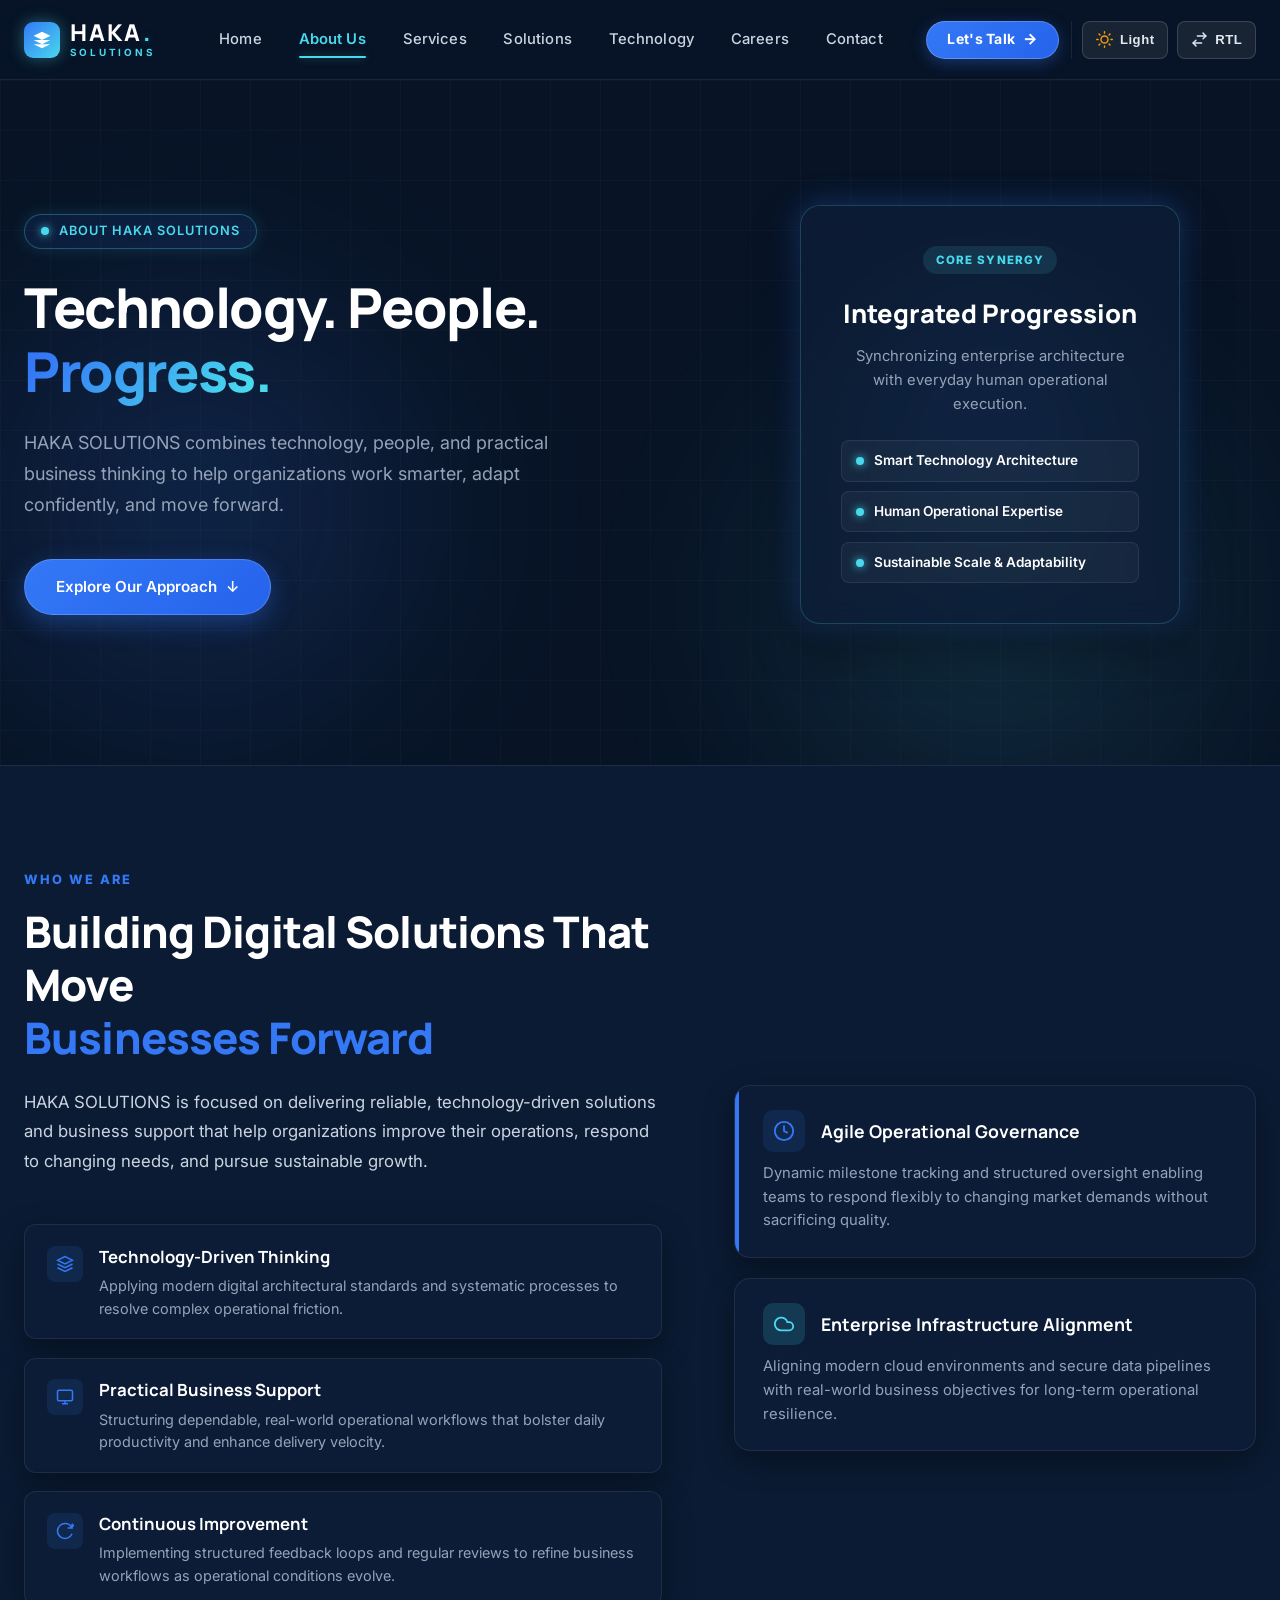
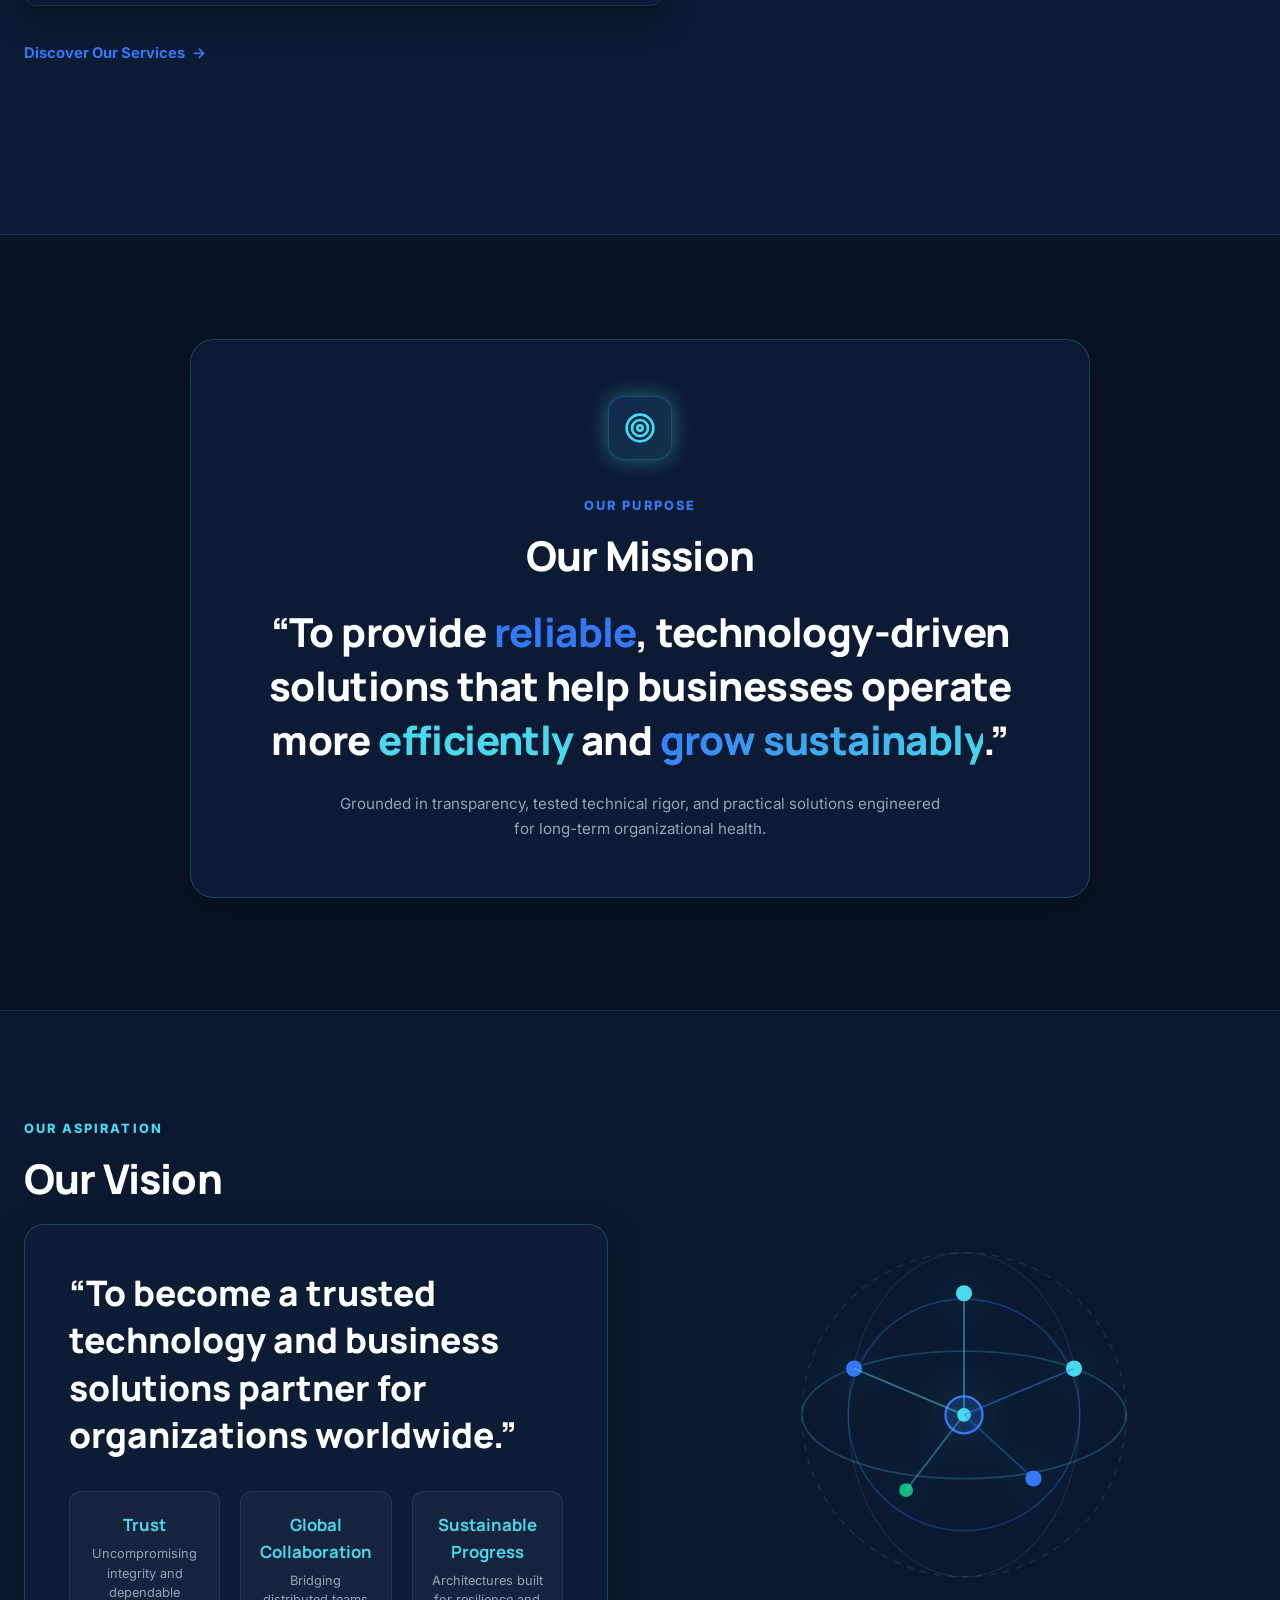
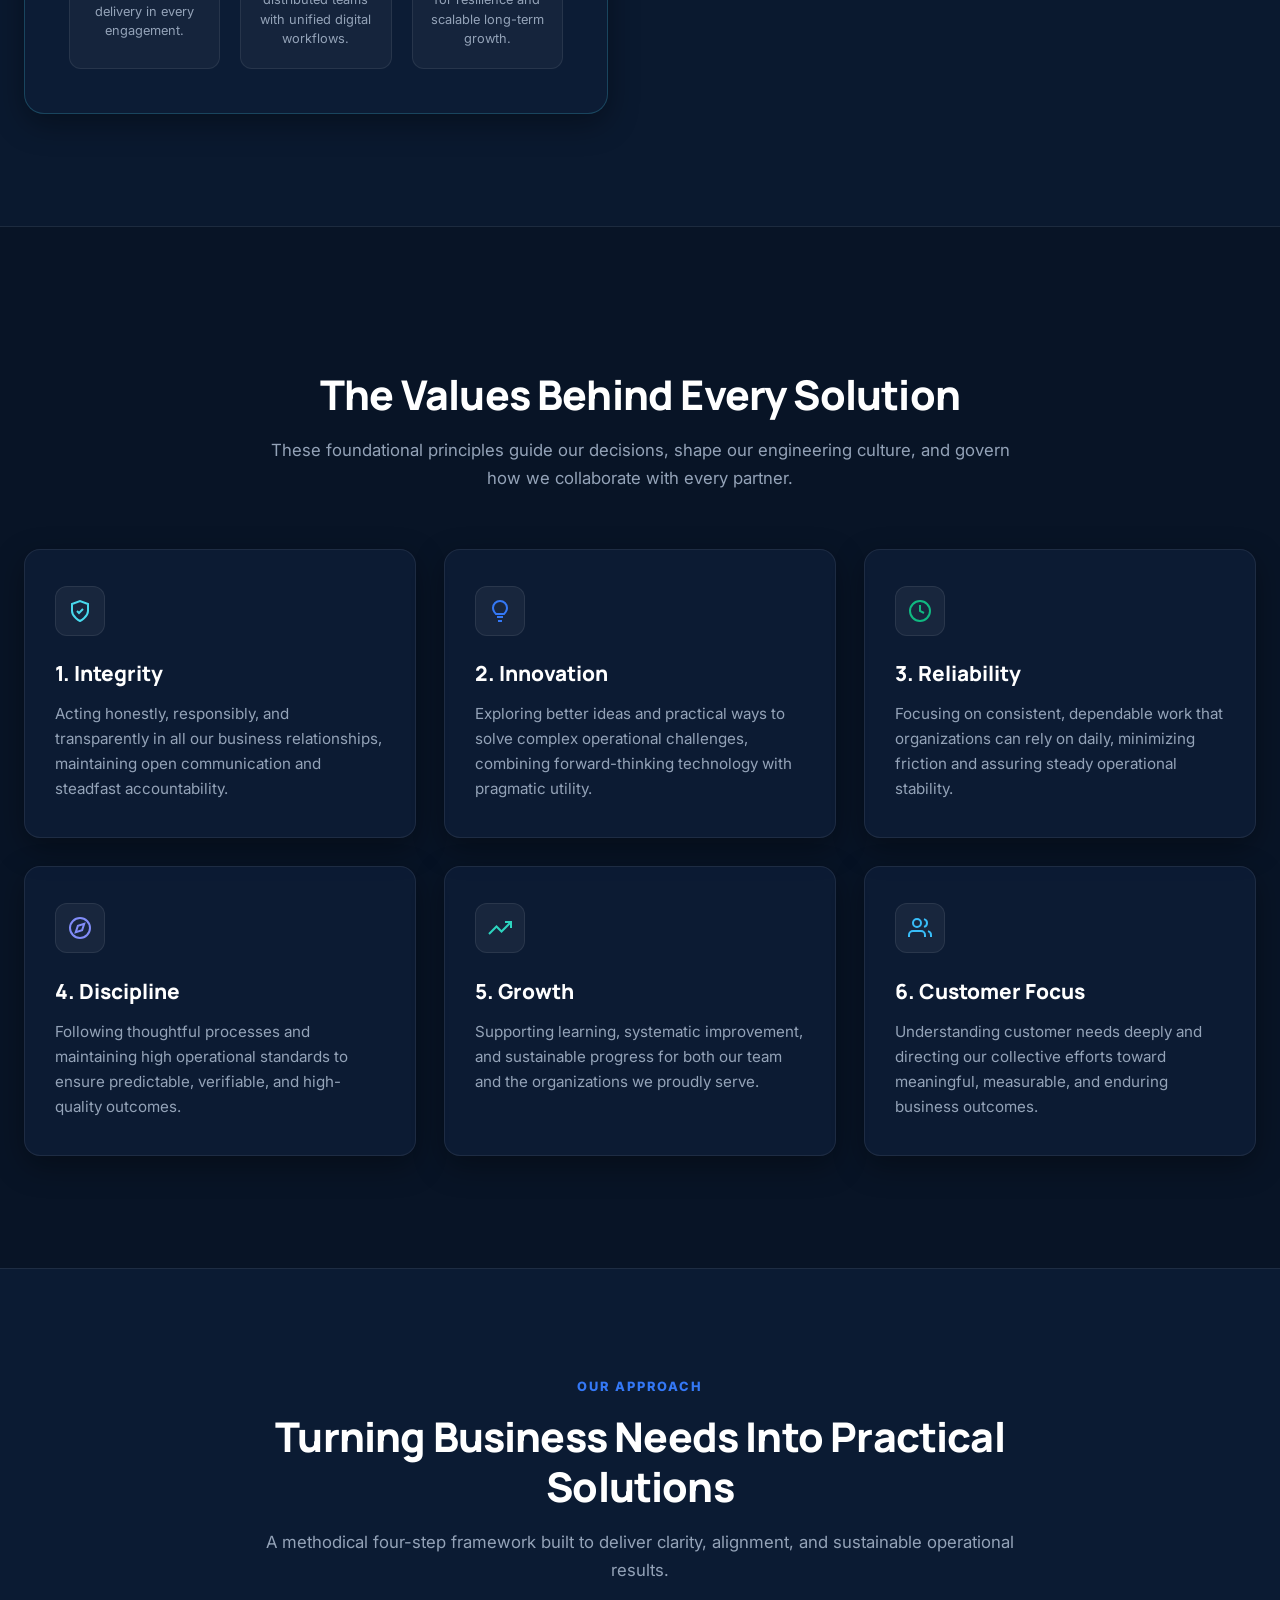
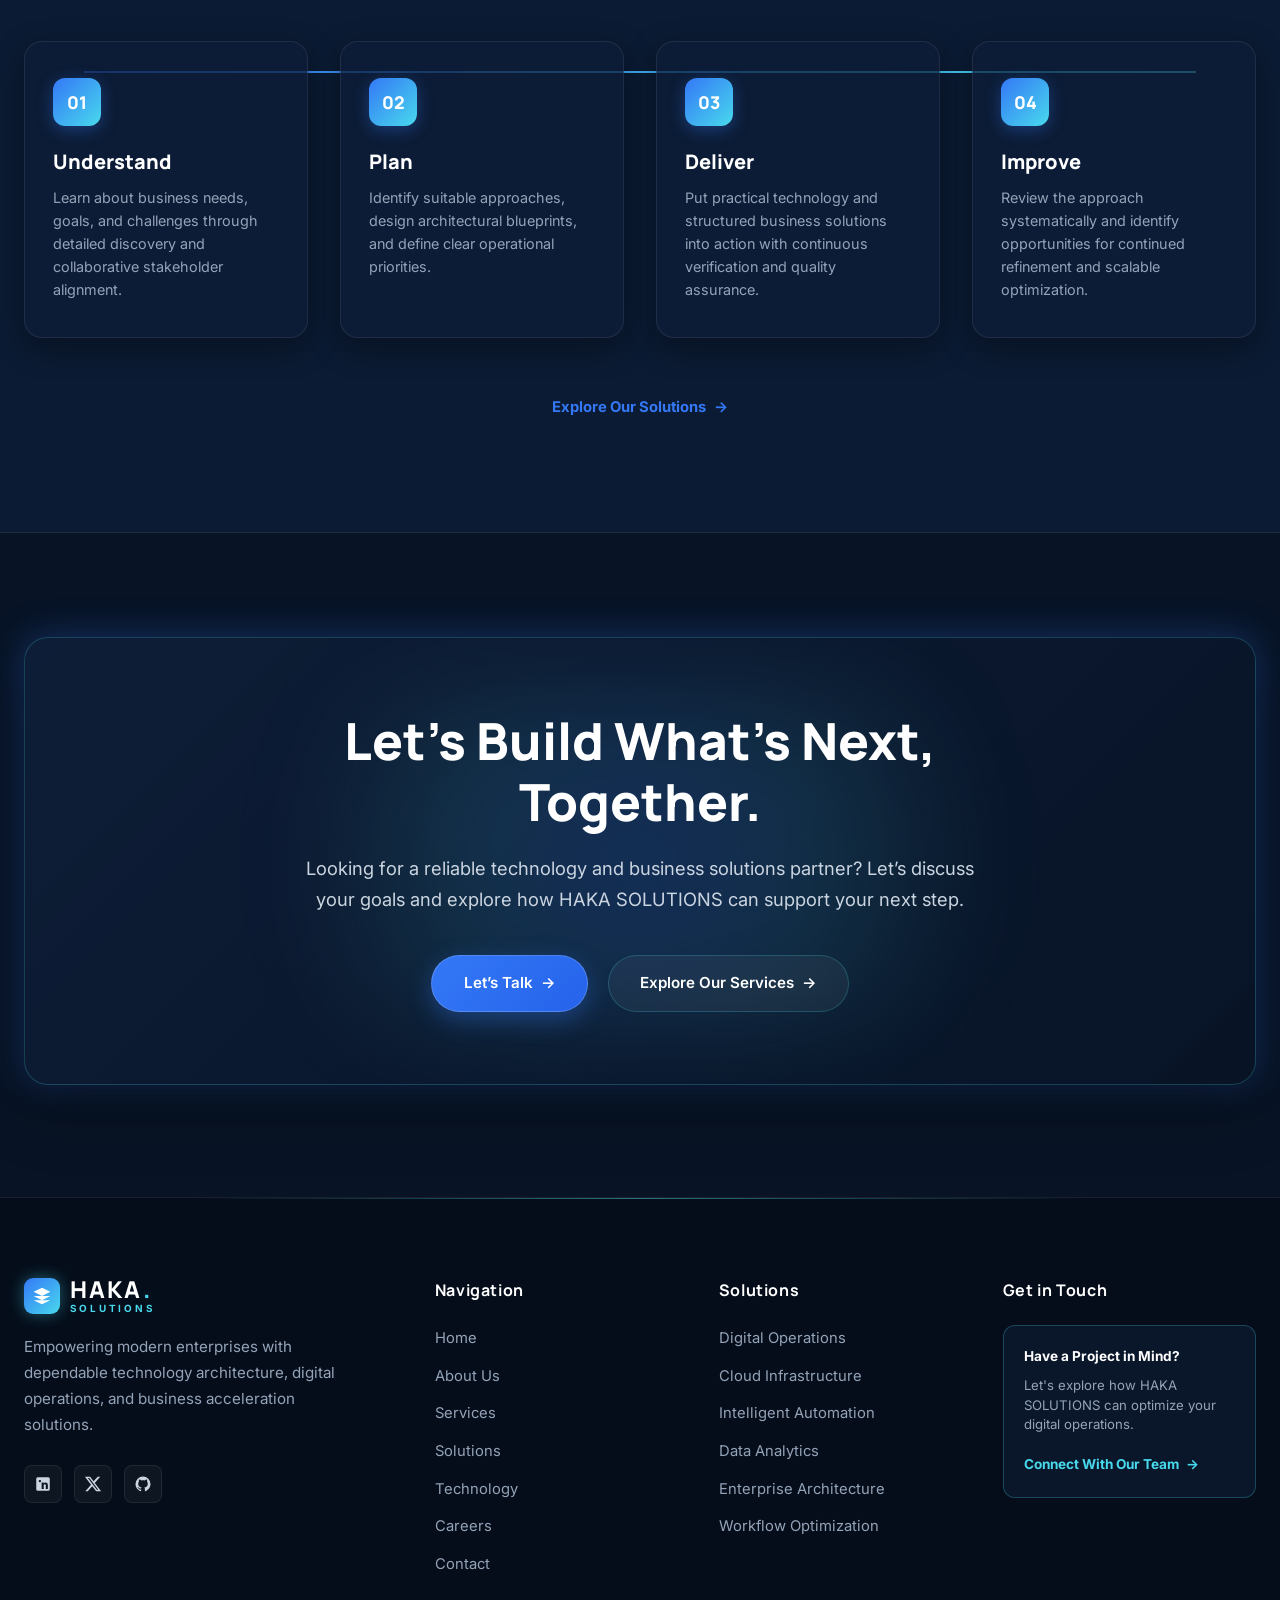
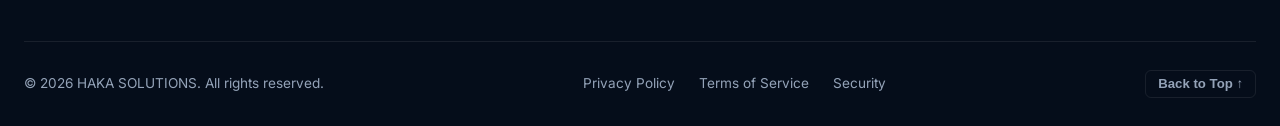
==== about.html @ b7131d04 "first commit" ====
<!DOCTYPE html>
<html lang="en" dir="ltr" data-theme="dark">
<head>
  <meta charset="UTF-8">
  <meta name="viewport" content="width=device-width, initial-scale=1.0">
  <title>About Us — HAKA SOLUTIONS | Technology. People. Progress.</title>
  <meta name="description" content="HAKA SOLUTIONS combines technology, people, and practical business thinking to help organizations work smarter, adapt confidently, and move forward.">

  <!-- Google Fonts: Inter & Manrope -->
  <link rel="preconnect" href="https://fonts.googleapis.com">
  <link rel="preconnect" href="https://fonts.gstatic.com" crossorigin>
  <link href="https://fonts.googleapis.com/css2?family=Inter:wght@400;500;600;700;800&family=Manrope:wght@600;700;800&display=swap" rel="stylesheet">

  <!-- Shared Primary Stylesheet -->
  <link rel="stylesheet" href="css/style.css">
</head>
<body>

  <!-- ==========================================================================
       HAKA SOLUTIONS NAVIGATION BAR COMPONENT
       ========================================================================== -->
  <header class="haka-header" id="hakaHeader">
    <div class="haka-container">

      <!-- Brand Logo -->
      <a href="index.html" class="haka-logo-link" aria-label="HAKA SOLUTIONS Homepage">
        <div class="logo-brand-mark" aria-hidden="true">
          <svg viewBox="0 0 24 24">
            <path d="M12 2L2 7l10 5 10-5-10-5zM2 17l10 5 10-5M2 12l10 5 10-5"/>
          </svg>
        </div>
        <div class="logo-text-group">
          <div class="logo-main">HAKA<span class="logo-dot">.</span></div>
          <span class="logo-subtitle">SOLUTIONS</span>
        </div>
      </a>

      <!-- Navigation Menu (About Us is Active) -->
      <nav class="haka-nav" id="primaryNav" role="navigation" aria-label="Primary Navigation">
        <ul class="haka-nav-list" role="menubar">
          <li class="haka-nav-item" role="none">
            <a href="index.html" class="haka-nav-link" role="menuitem">Home</a>
          </li>
          <li class="haka-nav-item" role="none">
            <a href="about.html" class="haka-nav-link active" role="menuitem" aria-current="page">About Us</a>
          </li>
          <li class="haka-nav-item" role="none">
            <a href="services.html" class="haka-nav-link" role="menuitem">Services</a>
          </li>
          <li class="haka-nav-item" role="none">
            <a href="solutions.html" class="haka-nav-link" role="menuitem">Solutions</a>
          </li>
          <li class="haka-nav-item" role="none">
            <a href="technology.html" class="haka-nav-link" role="menuitem">Technology</a>
          </li>
          <li class="haka-nav-item" role="none">
            <a href="careers.html" class="haka-nav-link" role="menuitem">Careers</a>
          </li>
          <li class="haka-nav-item" role="none">
            <a href="contact.html" class="haka-nav-link" role="menuitem">Contact</a>
          </li>
        </ul>

        <!-- Mobile Drawer Preferences / Controls -->
        <div class="haka-nav-mobile-controls">
          <button 
            type="button" 
            class="haka-control-btn theme-toggle-btn" 
            onclick="toggleTheme()"
            aria-label="Toggle dark and light mode"
            title="Toggle Dark / Light Theme"
          >
            <svg class="icon-sun" viewBox="0 0 24 24" fill="none" stroke="currentColor" stroke-width="2" stroke-linecap="round" stroke-linejoin="round" aria-hidden="true">
              <circle cx="12" cy="12" r="5"></circle>
              <line x1="12" y1="1" x2="12" y2="3"></line>
              <line x1="12" y1="21" x2="12" y2="23"></line>
              <line x1="4.22" y1="4.22" x2="5.64" y2="5.64"></line>
              <line x1="18.36" y1="18.36" x2="19.78" y2="19.78"></line>
              <line x1="1" y1="12" x2="3" y2="12"></line>
              <line x1="21" y1="12" x2="23" y2="12"></line>
              <line x1="4.22" y1="19.78" x2="5.64" y2="18.36"></line>
              <line x1="18.36" y1="5.64" x2="19.78" y2="4.22"></line>
            </svg>
            <svg class="icon-moon" viewBox="0 0 24 24" fill="none" stroke="currentColor" stroke-width="2" stroke-linecap="round" stroke-linejoin="round" aria-hidden="true">
              <path d="M21 12.79A9 9 0 1 1 11.21 3 7 7 0 0 0 21 12.79z"></path>
            </svg>
            <span class="themeLabel">Light</span>
          </button>

          <button 
            type="button" 
            class="haka-control-btn rtl-toggle-btn" 
            onclick="toggleRTL()"
            aria-label="Toggle text direction between LTR and RTL"
            title="Toggle RTL / LTR Direction"
          >
            <svg class="flip-rtl" viewBox="0 0 24 24" fill="none" stroke="currentColor" stroke-width="2" stroke-linecap="round" stroke-linejoin="round" aria-hidden="true">
              <polyline points="17 11 21 7 17 3"></polyline>
              <line x1="21" y1="7" x2="9" y2="7"></line>
              <polyline points="7 21 3 17 7 13"></polyline>
              <line x1="3" y1="17" x2="15" y2="17"></line>
            </svg>
            <span class="rtlLabel">RTL</span>
          </button>
        </div>

        <!-- Mobile Drawer Action Buttons -->
        <div class="haka-nav-mobile-cta">
          <a href="contact.html" class="haka-nav-btn-primary" aria-label="Contact HAKA Solutions">
            <span>Let's Talk</span>
            <span class="flip-rtl cta-arrow" aria-hidden="true">→</span>
          </a>
        </div>
      </nav>

      <!-- Right Actions: CTA Buttons & Controls -->
      <div class="haka-actions-group">
        <!-- Header CTA Buttons -->
        <div class="haka-cta-group">
          <!-- Primary CTA: Let's Talk -->
          <a href="contact.html" class="haka-nav-btn-primary" aria-label="Contact HAKA Solutions">
            <span>Let's Talk</span>
            <span class="flip-rtl cta-arrow" aria-hidden="true">→</span>
          </a>
        </div>

        <!-- Controls Group: Dark/Light Theme & RTL Toggles -->
        <div class="haka-controls-group">
          <!-- Theme Toggle -->
          <button 
            type="button" 
            class="haka-control-btn theme-toggle-btn" 
            id="themeToggleBtn"
            onclick="toggleTheme()"
            aria-label="Toggle dark and light mode"
            title="Toggle Dark / Light Theme"
          >
            <svg class="icon-sun" viewBox="0 0 24 24" fill="none" stroke="currentColor" stroke-width="2" stroke-linecap="round" stroke-linejoin="round" aria-hidden="true">
              <circle cx="12" cy="12" r="5"></circle>
              <line x1="12" y1="1" x2="12" y2="3"></line>
              <line x1="12" y1="21" x2="12" y2="23"></line>
              <line x1="4.22" y1="4.22" x2="5.64" y2="5.64"></line>
              <line x1="18.36" y1="18.36" x2="19.78" y2="19.78"></line>
              <line x1="1" y1="12" x2="3" y2="12"></line>
              <line x1="21" y1="12" x2="23" y2="12"></line>
              <line x1="4.22" y1="19.78" x2="5.64" y2="18.36"></line>
              <line x1="18.36" y1="5.64" x2="19.78" y2="4.22"></line>
            </svg>
            <svg class="icon-moon" viewBox="0 0 24 24" fill="none" stroke="currentColor" stroke-width="2" stroke-linecap="round" stroke-linejoin="round" aria-hidden="true">
              <path d="M21 12.79A9 9 0 1 1 11.21 3 7 7 0 0 0 21 12.79z"></path>
            </svg>
            <span class="themeLabel" id="themeLabel">Light</span>
          </button>

          <!-- RTL Direction Toggle -->
          <button 
            type="button" 
            class="haka-control-btn rtl-toggle-btn" 
            id="rtlToggleBtn"
            onclick="toggleRTL()"
            aria-label="Toggle text direction between LTR and RTL"
            title="Toggle RTL / LTR Direction"
          >
            <svg class="flip-rtl" viewBox="0 0 24 24" fill="none" stroke="currentColor" stroke-width="2" stroke-linecap="round" stroke-linejoin="round" aria-hidden="true">
              <polyline points="17 11 21 7 17 3"></polyline>
              <line x1="21" y1="7" x2="9" y2="7"></line>
              <polyline points="7 21 3 17 7 13"></polyline>
              <line x1="3" y1="17" x2="15" y2="17"></line>
            </svg>
            <span class="rtlLabel" id="rtlLabel">RTL</span>
          </button>
        </div>

        <!-- Accessible Hamburger Toggle Button (Tablets / Mobile) -->
        <button 
          type="button" 
          class="haka-hamburger-btn" 
          id="hamburgerBtn" 
          aria-expanded="false" 
          aria-controls="primaryNav" 
          aria-label="Toggle navigation menu"
        >
          <span class="hamburger-line"></span>
          <span class="hamburger-line"></span>
          <span class="hamburger-line"></span>
        </button>
      </div>

    </div>
  </header>

  <!-- Mobile Overlay Backdrop -->
  <div class="haka-mobile-backdrop" id="mobileBackdrop" aria-hidden="true"></div>

  <!-- ==========================================================================
       MAIN CONTENT CONTAINER: EXACTLY 7 ABOUT US SECTIONS
       ========================================================================== -->
  <main>

    <!-- ==========================================================================
         SECTION 1: HERO — TECHNOLOGY. PEOPLE. PROGRESS.
         ========================================================================== -->
    <section class="about-hero-section" id="about-hero" aria-label="About HAKA SOLUTIONS Hero">
      <div class="hero-bg-glow-blue" aria-hidden="true"></div>
      <div class="hero-bg-glow-cyan" aria-hidden="true"></div>
      <div class="hero-grid-overlay" aria-hidden="true"></div>

      <div class="container hero-container">
        
        <!-- Left: Copy & Exploration CTA -->
        <div class="hero-content">
          <div class="hero-pill-badge reveal-item">
            <span class="pulse-dot"></span>
            ABOUT HAKA SOLUTIONS
          </div>

          <h1 class="hero-headline reveal-item delay-1">
            Technology. People. <br class="desktop-break">
            <span class="gradient-text">Progress.</span>
          </h1>

          <p class="hero-supporting-text reveal-item delay-2">
            HAKA SOLUTIONS combines technology, people, and practical business thinking to help organizations work smarter, adapt confidently, and move forward.
          </p>

          <div class="hero-cta-group reveal-item delay-3">
            <a href="#vision" class="btn-primary-gradient">
              Explore Our Approach
              <span class="btn-arrow flip-rtl" aria-hidden="true">↓</span>
            </a>
          </div>
        </div>

        <!-- Right: Technology-Inspired Visual Composition -->
        <div class="about-hero-visual reveal-item delay-2" aria-hidden="true">
          <div class="visual-ambient-circle"></div>

          <div class="about-visual-hub">
            <span class="hub-badge">Core Synergy</span>
            <h3 class="hub-title">Integrated Progression</h3>
            <p class="hub-desc">
              Synchronizing enterprise architecture with everyday human operational execution.
            </p>

            <div class="hub-pillars">
              <div class="hub-pillar-item">
                <span class="hub-pillar-dot"></span>
                <span>Smart Technology Architecture</span>
              </div>
              <div class="hub-pillar-item">
                <span class="hub-pillar-dot"></span>
                <span>Human Operational Expertise</span>
              </div>
              <div class="hub-pillar-item">
                <span class="hub-pillar-dot"></span>
                <span>Sustainable Scale & Adaptability</span>
              </div>
            </div>
          </div>
        </div>

      </div>
    </section>

    <!-- ==========================================================================
         SECTION 2: WHO WE ARE
         ========================================================================== -->
    <section class="intro-section about-who-section" id="who-we-are" aria-label="Who We Are">
      <div class="container">
        <div class="intro-grid">
          
          <!-- Left: Editorial Content & 3 Capability Highlights -->
          <div class="intro-content">
            <span class="section-eyebrow reveal-item">WHO WE ARE</span>
            
            <h2 class="intro-headline reveal-item delay-1">
              Building Digital Solutions That Move <br>
              <span class="highlight-blue">Businesses Forward</span>
            </h2>

            <p class="intro-desc reveal-item delay-2">
              HAKA SOLUTIONS is focused on delivering reliable, technology-driven solutions and business support that help organizations improve their operations, respond to changing needs, and pursue sustainable growth.
            </p>

            <!-- 3 Short Capability Highlights -->
            <div class="who-capabilities-list reveal-item delay-2">
              
              <div class="who-cap-card">
                <div class="who-cap-icon">
                  <svg viewBox="0 0 24 24" fill="none" stroke="currentColor" stroke-width="2">
                    <polygon points="12 2 2 7 12 12 22 7 12 2"/>
                    <polyline points="2 17 12 22 22 17"/>
                    <polyline points="2 12 12 17 22 12"/>
                  </svg>
                </div>
                <div>
                  <h3 class="who-cap-title">Technology-Driven Thinking</h3>
                  <p class="who-cap-desc">Applying modern digital architectural standards and systematic processes to resolve complex operational friction.</p>
                </div>
              </div>

              <div class="who-cap-card">
                <div class="who-cap-icon">
                  <svg viewBox="0 0 24 24" fill="none" stroke="currentColor" stroke-width="2">
                    <rect x="2" y="3" width="20" height="14" rx="2" ry="2"/>
                    <line x1="8" y1="21" x2="16" y2="21"/>
                    <line x1="12" y1="17" x2="12" y2="21"/>
                  </svg>
                </div>
                <div>
                  <h3 class="who-cap-title">Practical Business Support</h3>
                  <p class="who-cap-desc">Structuring dependable, real-world operational workflows that bolster daily productivity and enhance delivery velocity.</p>
                </div>
              </div>

              <div class="who-cap-card">
                <div class="who-cap-icon">
                  <svg viewBox="0 0 24 24" fill="none" stroke="currentColor" stroke-width="2">
                    <path d="M21.5 2v6h-6M21.34 15.57a10 10 0 1 1-.57-8.38l5.67-5.67"/>
                  </svg>
                </div>
                <div>
                  <h3 class="who-cap-title">Continuous Improvement</h3>
                  <p class="who-cap-desc">Implementing structured feedback loops and regular reviews to refine business workflows as operational conditions evolve.</p>
                </div>
              </div>

            </div>

            <a href="services.html" class="btn-text-link reveal-item delay-3">
              Discover Our Services <span class="flip-rtl" aria-hidden="true">→</span>
            </a>
          </div>

          <!-- Right: Business and Technology Illustration -->
          <div class="intro-visual-composition reveal-item delay-2" aria-hidden="true">
            <div class="intro-panel-card active-panel">
              <div class="panel-header">
                <div class="panel-icon-wrap">
                  <svg viewBox="0 0 24 24" fill="none" stroke="currentColor" stroke-width="2">
                    <circle cx="12" cy="12" r="10"/>
                    <path d="M12 6v6l4 2"/>
                  </svg>
                </div>
                <h3 class="panel-title">Agile Operational Governance</h3>
              </div>
              <p class="panel-body-text">
                Dynamic milestone tracking and structured oversight enabling teams to respond flexibly to changing market demands without sacrificing quality.
              </p>
            </div>

            <div class="intro-panel-card">
              <div class="panel-header">
                <div class="panel-icon-wrap cyan-variant">
                  <svg viewBox="0 0 24 24" fill="none" stroke="currentColor" stroke-width="2">
                    <path d="M17.5 19H9a7 7 0 1 1 6.71-9h1.79a4.5 4.5 0 1 1 0 9Z"/>
                  </svg>
                </div>
                <h3 class="panel-title">Enterprise Infrastructure Alignment</h3>
              </div>
              <p class="panel-body-text">
                Aligning modern cloud environments and secure data pipelines with real-world business objectives for long-term operational resilience.
              </p>
            </div>
          </div>

        </div>
      </div>
    </section>

    <!-- ==========================================================================
         SECTION 3: OUR MISSION
         ========================================================================== -->
    <section class="about-mission-section" id="mission" aria-label="Our Mission">
      <div class="container">
        
        <div class="mission-statement-card reveal-item">
          <!-- Forward Motion Target Icon -->
          <div class="mission-target-icon" aria-hidden="true">
            <svg viewBox="0 0 24 24" fill="none" stroke="currentColor" stroke-width="2">
              <circle cx="12" cy="12" r="10"></circle>
              <circle cx="12" cy="12" r="6"></circle>
              <circle cx="12" cy="12" r="2"></circle>
            </svg>
          </div>

          <span class="section-eyebrow reveal-item delay-1">OUR PURPOSE</span>
          <h2 class="section-title reveal-item delay-1" style="margin-bottom: 1.5rem;">Our Mission</h2>

          <!-- Centered Mission Statement with Colored Highlights -->
          <blockquote class="mission-quote reveal-item delay-2">
            “To provide <span class="mission-accent-blue">reliable</span>, technology-driven solutions that help businesses operate more <span class="mission-accent-cyan">efficiently</span> and <span class="mission-accent-gradient">grow sustainably</span>.”
          </blockquote>

          <p class="mission-footnote reveal-item delay-3">
            Grounded in transparency, tested technical rigor, and practical solutions engineered for long-term organizational health.
          </p>
        </div>

      </div>
    </section>

    <!-- ==========================================================================
         SECTION 4: OUR VISION
         ========================================================================== -->
    <section class="about-vision-section" id="vision" aria-label="Our Vision">
      <div class="container">
        
        <div class="vision-grid">
          
          <!-- Left: Vision Statement & 3 Supporting Themes -->
          <div class="vision-content reveal-item delay-1">
            <span class="section-eyebrow cyan-accent">OUR ASPIRATION</span>
            <h2 class="section-title" style="margin-bottom: 1.25rem;">Our Vision</h2>

            <div class="vision-quote-box">
              <p class="vision-statement">
                “To become a trusted technology and business solutions partner for organizations worldwide.”
              </p>

              <!-- 3 Supporting Themes -->
              <div class="vision-themes-row">
                <div class="vision-theme-item">
                  <h3 class="vision-theme-title">Trust</h3>
                  <p class="vision-theme-text">Uncompromising integrity and dependable delivery in every engagement.</p>
                </div>
                <div class="vision-theme-item">
                  <h3 class="vision-theme-title">Global Collaboration</h3>
                  <p class="vision-theme-text">Bridging distributed teams with unified digital workflows.</p>
                </div>
                <div class="vision-theme-item">
                  <h3 class="vision-theme-title">Sustainable Progress</h3>
                  <p class="vision-theme-text">Architectures built for resilience and scalable long-term growth.</p>
                </div>
              </div>
            </div>
          </div>

          <!-- Right: Connected-World Global Network SVG Illustration -->
          <div class="vision-globe-container reveal-item delay-2" aria-hidden="true">
            <svg class="vision-network-svg" viewBox="0 0 380 340" fill="none">
              <!-- Concentric Horizon & Globe Grid -->
              <circle cx="190" cy="170" r="140" stroke="var(--border-subtle)" stroke-width="1.5" stroke-dasharray="6 6"/>
              <circle cx="190" cy="170" r="100" stroke="var(--color-accent-blue)" stroke-width="1.5" opacity="0.3"/>
              <ellipse cx="190" cy="170" rx="140" ry="55" stroke="var(--border-glass)" stroke-width="1.5"/>
              <ellipse cx="190" cy="170" rx="100" ry="140" stroke="var(--border-subtle)" stroke-width="1"/>
              
              <!-- Orbital Global Network Nodes -->
              <circle cx="190" cy="170" r="16" fill="rgba(52, 120, 246, 0.2)" stroke="var(--color-accent-blue)" stroke-width="2"/>
              <circle cx="190" cy="170" r="6" fill="#48D9ED"/>
              
              <!-- Connected Global Satellite Nodes -->
              <circle cx="95" cy="130" r="7" fill="#3478F6"/>
              <circle cx="285" cy="130" r="7" fill="#48D9ED"/>
              <circle cx="140" cy="235" r="6" fill="#10B981"/>
              <circle cx="250" cy="225" r="7" fill="#3478F6"/>
              <circle cx="190" cy="65" r="7" fill="#48D9ED"/>

              <!-- Connection Lines -->
              <line x1="95" y1="130" x2="190" y2="170" stroke="var(--color-accent-cyan)" stroke-width="1.5" opacity="0.5"/>
              <line x1="285" y1="130" x2="190" y2="170" stroke="var(--color-accent-blue)" stroke-width="1.5" opacity="0.5"/>
              <line x1="140" y1="235" x2="190" y2="170" stroke="var(--color-accent-cyan)" stroke-width="1.5" opacity="0.4"/>
              <line x1="250" y1="225" x2="190" y2="170" stroke="var(--color-accent-blue)" stroke-width="1.5" opacity="0.4"/>
              <line x1="190" y1="65" x2="190" y2="170" stroke="var(--color-accent-cyan)" stroke-width="1.5" opacity="0.5"/>
            </svg>
          </div>

        </div>

      </div>
    </section>

    <!-- ==========================================================================
         SECTION 5: OUR CORE VALUES
         ========================================================================== -->
    <section class="about-values-section" id="values" aria-label="Our Core Values">
      <div class="container">
        
        <div class="section-header-center">
          <span class="section-eyebrow reveal-item">WHAT GUIDES US</span>
          <h2 class="section-title reveal-item delay-1">The Values Behind Every Solution</h2>
          <p class="section-subtitle reveal-item delay-2">
            These foundational principles guide our decisions, shape our engineering culture, and govern how we collaborate with every partner.
          </p>
        </div>

        <div class="values-grid">
          
          <!-- Value 1: Integrity -->
          <div class="value-card reveal-item delay-1" style="--card-accent: #48D9ED;">
            <div class="value-icon-box">
              <svg viewBox="0 0 24 24" fill="none" stroke="currentColor" stroke-width="2">
                <path d="M12 22s8-4 8-10V5l-8-3-8 3v7c0 6 8 10 8 10z"/>
                <path d="M9 12l2 2 4-4"/>
              </svg>
            </div>
            <h3 class="value-card-title">1. Integrity</h3>
            <p class="value-card-desc">
              Acting honestly, responsibly, and transparently in all our business relationships, maintaining open communication and steadfast accountability.
            </p>
          </div>

          <!-- Value 2: Innovation -->
          <div class="value-card reveal-item delay-2" style="--card-accent: #3478F6;">
            <div class="value-icon-box">
              <svg viewBox="0 0 24 24" fill="none" stroke="currentColor" stroke-width="2">
                <path d="M9 18h6M10 22h4M12 2a7 7 0 0 0-7 7c0 2.5 1.5 4.5 3 6h8c1.5-1.5 3-3.5 3-6a7 7 0 0 0-7-7z"/>
              </svg>
            </div>
            <h3 class="value-card-title">2. Innovation</h3>
            <p class="value-card-desc">
              Exploring better ideas and practical ways to solve complex operational challenges, combining forward-thinking technology with pragmatic utility.
            </p>
          </div>

          <!-- Value 3: Reliability -->
          <div class="value-card reveal-item delay-3" style="--card-accent: #10B981;">
            <div class="value-icon-box">
              <svg viewBox="0 0 24 24" fill="none" stroke="currentColor" stroke-width="2">
                <circle cx="12" cy="12" r="10"/>
                <polyline points="12 6 12 12 16 14"/>
              </svg>
            </div>
            <h3 class="value-card-title">3. Reliability</h3>
            <p class="value-card-desc">
              Focusing on consistent, dependable work that organizations can rely on daily, minimizing friction and assuring steady operational stability.
            </p>
          </div>

          <!-- Value 4: Discipline -->
          <div class="value-card reveal-item delay-1" style="--card-accent: #818CF8;">
            <div class="value-icon-box">
              <svg viewBox="0 0 24 24" fill="none" stroke="currentColor" stroke-width="2">
                <circle cx="12" cy="12" r="10"/>
                <polygon points="16.24 7.76 14.12 14.12 7.76 16.24 9.88 9.88 16.24 7.76"/>
              </svg>
            </div>
            <h3 class="value-card-title">4. Discipline</h3>
            <p class="value-card-desc">
              Following thoughtful processes and maintaining high operational standards to ensure predictable, verifiable, and high-quality outcomes.
            </p>
          </div>

          <!-- Value 5: Growth -->
          <div class="value-card reveal-item delay-2" style="--card-accent: #2DD4BF;">
            <div class="value-icon-box">
              <svg viewBox="0 0 24 24" fill="none" stroke="currentColor" stroke-width="2">
                <polyline points="23 6 13.5 15.5 8.5 10.5 1 18"/>
                <polyline points="17 6 23 6 23 12"/>
              </svg>
            </div>
            <h3 class="value-card-title">5. Growth</h3>
            <p class="value-card-desc">
              Supporting learning, systematic improvement, and sustainable progress for both our team and the organizations we proudly serve.
            </p>
          </div>

          <!-- Value 6: Customer Focus -->
          <div class="value-card reveal-item delay-3" style="--card-accent: #38BDF8;">
            <div class="value-icon-box">
              <svg viewBox="0 0 24 24" fill="none" stroke="currentColor" stroke-width="2">
                <path d="M17 21v-2a4 4 0 0 0-4-4H5a4 4 0 0 0-4 4v2"/>
                <circle cx="9" cy="7" r="4"/>
                <path d="M23 21v-2a4 4 0 0 0-3-3.87"/>
                <path d="M16 3.13a4 4 0 0 1 0 7.75"/>
              </svg>
            </div>
            <h3 class="value-card-title">6. Customer Focus</h3>
            <p class="value-card-desc">
              Understanding customer needs deeply and directing our collective efforts toward meaningful, measurable, and enduring business outcomes.
            </p>
          </div>

        </div>

      </div>
    </section>

    <!-- ==========================================================================
         SECTION 6: HOW WE THINK AND WORK
         ========================================================================== -->
    <section class="about-approach-section" id="approach" aria-label="How We Think and Work">
      <div class="container">
        
        <div class="section-header-center">
          <span class="section-eyebrow reveal-item">OUR APPROACH</span>
          <h2 class="section-title reveal-item delay-1">Turning Business Needs Into Practical Solutions</h2>
          <p class="section-subtitle reveal-item delay-2">
            A methodical four-step framework built to deliver clarity, alignment, and sustainable operational results.
          </p>
        </div>

        <!-- 4-Step Connected Timeline -->
        <div class="approach-timeline reveal-item delay-2">
          <div class="approach-timeline-line" aria-hidden="true"></div>

          <!-- Step 1: Understand -->
          <div class="approach-step-card">
            <div class="step-badge-node">01</div>
            <h3 class="approach-step-name">Understand</h3>
            <p class="approach-step-desc">
              Learn about business needs, goals, and challenges through detailed discovery and collaborative stakeholder alignment.
            </p>
          </div>

          <!-- Step 2: Plan -->
          <div class="approach-step-card">
            <div class="step-badge-node">02</div>
            <h3 class="approach-step-name">Plan</h3>
            <p class="approach-step-desc">
              Identify suitable approaches, design architectural blueprints, and define clear operational priorities.
            </p>
          </div>

          <!-- Step 3: Deliver -->
          <div class="approach-step-card">
            <div class="step-badge-node">03</div>
            <h3 class="approach-step-name">Deliver</h3>
            <p class="approach-step-desc">
              Put practical technology and structured business solutions into action with continuous verification and quality assurance.
            </p>
          </div>

          <!-- Step 4: Improve -->
          <div class="approach-step-card">
            <div class="step-badge-node">04</div>
            <h3 class="approach-step-name">Improve</h3>
            <p class="approach-step-desc">
              Review the approach systematically and identify opportunities for continued refinement and scalable optimization.
            </p>
          </div>

        </div>

        <div style="text-align: center;" class="reveal-item delay-3">
          <a href="solutions.html" class="btn-text-link">
            Explore Our Solutions <span class="flip-rtl" aria-hidden="true">→</span>
          </a>
        </div>

      </div>
    </section>

    <!-- ==========================================================================
         SECTION 7: CLOSING CALL TO ACTION
         ========================================================================== -->
    <section class="about-cta-section" id="about-cta" aria-label="Closing Call to Action">
      <div class="container">
        
        <div class="about-cta-banner reveal-item">
          <div class="cta-glow-backdrop" aria-hidden="true"></div>

          <div class="about-cta-inner">
            <h2 class="cta-title">Let’s Build What’s Next, Together.</h2>
            <p class="cta-desc">
              Looking for a reliable technology and business solutions partner? Let’s discuss your goals and explore how HAKA SOLUTIONS can support your next step.
            </p>

            <div class="cta-buttons-wrap">
              <a href="contact.html" class="btn-primary-gradient">
                Let’s Talk <span class="flip-rtl" aria-hidden="true">→</span>
              </a>
              <a href="services.html" class="btn-secondary-outline">
                Explore Our Services <span class="flip-rtl" aria-hidden="true">→</span>
              </a>
            </div>
          </div>
        </div>

      </div>
    </section>

  </main>

  <!-- ==========================================================================
       HAKA SOLUTIONS FOOTER COMPONENT
       ========================================================================== -->
  <footer class="haka-footer" role="contentinfo">
    <div class="footer-glow-accent" aria-hidden="true"></div>
    
    <div class="container">
      <div class="footer-top-grid">

        <!-- Column 1: Brand Info & Socials -->
        <div class="footer-brand-col">
          <a href="index.html" class="haka-logo-link" aria-label="HAKA SOLUTIONS Homepage">
            <div class="logo-brand-mark" aria-hidden="true">
              <svg viewBox="0 0 24 24">
                <path d="M12 2L2 7l10 5 10-5-10-5zM2 17l10 5 10-5M2 12l10 5 10-5"/>
              </svg>
            </div>
            <div class="logo-text-group">
              <div class="logo-main">HAKA<span class="logo-dot">.</span></div>
              <span class="logo-subtitle">SOLUTIONS</span>
            </div>
          </a>

          <p class="footer-tagline">
            Empowering modern enterprises with dependable technology architecture, digital operations, and business acceleration solutions.
          </p>

          <div class="footer-social-links" aria-label="Social media channels">
            <a href="https://linkedin.com" target="_blank" rel="noopener noreferrer" class="footer-social-icon" aria-label="LinkedIn">
              <svg viewBox="0 0 24 24" fill="currentColor">
                <path d="M19 3a2 2 0 0 1 2 2v14a2 2 0 0 1-2 2H5a2 2 0 0 1-2-2V5a2 2 0 0 1 2-2h14m-.5 15.5v-5.3a3.26 3.26 0 0 0-3.26-3.26c-.85 0-1.84.52-2.28 1.3v-1.11h-2.79v8.37h2.79v-4.93c0-.77.62-1.4 1.39-1.4a1.4 1.4 0 0 1 1.4 1.4v4.93h2.75M6.46 10.9h2.8v8.37h-2.8V10.9M7.86 6.5a1.63 1.63 0 0 0-1.63 1.62c0 .9.73 1.63 1.63 1.63.9 0 1.63-.73 1.63-1.63 0-.9-.73-1.62-1.63-1.62Z"/>
              </svg>
            </a>
            <a href="https://twitter.com" target="_blank" rel="noopener noreferrer" class="footer-social-icon" aria-label="Twitter">
              <svg viewBox="0 0 24 24" fill="currentColor">
                <path d="M18.244 2.25h3.308l-7.227 8.26 8.502 11.24H16.17l-5.214-6.817L4.99 21.75H1.68l7.73-8.835L1.254 2.25H8.08l4.713 6.231zm-1.161 17.52h1.833L7.084 4.126H5.117z"/>
              </svg>
            </a>
            <a href="https://github.com" target="_blank" rel="noopener noreferrer" class="footer-social-icon" aria-label="GitHub">
              <svg viewBox="0 0 24 24" fill="currentColor">
                <path d="M12 2A10 10 0 0 0 2 12c0 4.42 2.87 8.17 6.84 9.5.5.08.66-.23.66-.5v-1.69c-2.77.6-3.36-1.34-3.36-1.34-.46-1.16-1.11-1.47-1.11-1.47-.91-.62.07-.6.07-.6 1 .07 1.53 1.03 1.53 1.03.87 1.52 2.34 1.07 2.91.83.1-.65.35-1.09.63-1.34-2.22-.25-4.55-1.11-4.55-4.92 0-1.11.38-2 1.03-2.71-.1-.25-.45-1.29.1-2.64 0 0 .84-.27 2.75 1.02.79-.22 1.65-.33 2.5-.33.85 0 1.71.11 2.5.33 1.91-1.29 2.75-1.02 2.75-1.02.55 1.35.2 2.39.1 2.64.65.71 1.03 1.6 1.03 2.71 0 3.82-2.34 4.66-4.57 4.91.36.31.69.92.69 1.85V21c0 .27.16.59.67.5C19.14 20.16 22 16.42 22 12A10 10 0 0 0 12 2Z"/>
              </svg>
            </a>
          </div>
        </div>

        <!-- Column 2: Navigation Topics -->
        <div>
          <h3 class="footer-col-title">Navigation</h3>
          <ul class="footer-links-list">
            <li><a href="index.html" class="footer-link">Home</a></li>
            <li><a href="about.html" class="footer-link">About Us</a></li>
            <li><a href="services.html" class="footer-link">Services</a></li>
            <li><a href="solutions.html" class="footer-link">Solutions</a></li>
            <li><a href="technology.html" class="footer-link">Technology</a></li>
            <li><a href="careers.html" class="footer-link">Careers</a></li>
            <li><a href="contact.html" class="footer-link">Contact</a></li>
          </ul>
        </div>

        <!-- Column 3: Solutions -->
        <div>
          <h3 class="footer-col-title">Solutions</h3>
          <ul class="footer-links-list">
            <li><a href="solutions.html" class="footer-link">Digital Operations</a></li>
            <li><a href="solutions.html" class="footer-link">Cloud Infrastructure</a></li>
            <li><a href="solutions.html" class="footer-link">Intelligent Automation</a></li>
            <li><a href="solutions.html" class="footer-link">Data Analytics</a></li>
            <li><a href="solutions.html" class="footer-link">Enterprise Architecture</a></li>
            <li><a href="solutions.html" class="footer-link">Workflow Optimization</a></li>
          </ul>
        </div>

        <!-- Column 4: Contact / Connect -->
        <div>
          <h3 class="footer-col-title">Get in Touch</h3>
          <div class="footer-contact-box">
            <h4 class="footer-contact-title">Have a Project in Mind?</h4>
            <p class="footer-contact-text">
              Let's explore how HAKA SOLUTIONS can optimize your digital operations.
            </p>
            <a href="contact.html" class="footer-contact-link">
              Connect With Our Team <span class="flip-rtl">→</span>
            </a>
          </div>
        </div>

      </div>

      <!-- Bottom Bar -->
      <div class="footer-bottom-bar">
        <div>
          © 2026 HAKA SOLUTIONS. All rights reserved.
        </div>

        <ul class="footer-legal-links">
          <li><a href="privacy.html">Privacy Policy</a></li>
          <li><a href="terms.html">Terms of Service</a></li>
          <li><a href="security.html">Security</a></li>
        </ul>

        <button type="button" class="back-to-top-btn" id="backToTopBtn" aria-label="Scroll back to top">
          Back to Top ↑
        </button>
      </div>

    </div>
  </footer>

  <!-- ==========================================================================
       VANILLA JAVASCRIPT
       ========================================================================== -->
  <script src="js/script.js"></script>

  <!-- Client Login Modal Component -->
  <div class="haka-login-modal" id="clientLoginModal" aria-hidden="true" role="dialog" aria-labelledby="loginModalTitle">
    <div class="login-modal-backdrop" id="loginModalBackdrop"></div>
    <div class="login-modal-container">
      <div class="login-modal-card">
        <button type="button" class="login-modal-close" id="loginModalCloseBtn" aria-label="Close client login modal">
          <svg viewBox="0 0 24 24" width="20" height="20" fill="none" stroke="currentColor" stroke-width="2" stroke-linecap="round" stroke-linejoin="round">
            <line x1="18" y1="6" x2="6" y2="18"></line>
            <line x1="6" y1="6" x2="18" y2="18"></line>
          </svg>
        </button>

        <div class="login-modal-header">
          <div class="login-modal-icon" aria-hidden="true">
            <svg viewBox="0 0 24 24" width="24" height="24" fill="none" stroke="currentColor" stroke-width="2" stroke-linecap="round" stroke-linejoin="round">
              <path d="M20 21v-2a4 4 0 0 0-4-4H8a4 4 0 0 0-4 4v2"></path>
              <circle cx="12" cy="7" r="4"></circle>
            </svg>
          </div>
          <h2 class="login-modal-title" id="loginModalTitle">Client Portal Login</h2>
          <p class="login-modal-subtitle">Access your enterprise dashboard, analytics, and project deliverables.</p>
        </div>

        <form class="login-modal-form" id="clientLoginForm" onsubmit="event.preventDefault(); handleLoginSubmit();">
          <div class="form-group">
            <label for="clientEmail" class="form-label">Work Email</label>
            <input type="email" id="clientEmail" class="form-input" placeholder="name@company.com" required autocomplete="username">
          </div>

          <div class="form-group">
            <div class="form-label-row">
              <label for="clientPassword" class="form-label">Password</label>
              <a href="#forgot-password" class="form-forgot-link">Forgot?</a>
            </div>
            <input type="password" id="clientPassword" class="form-input" placeholder="••••••••" required autocomplete="current-password">
          </div>

          <div class="form-options-row">
            <label class="form-checkbox-label">
              <input type="checkbox" id="rememberMe">
              <span>Remember this session</span>
            </label>
          </div>

          <button type="submit" class="btn-primary-gradient login-submit-btn">
            Sign In to Portal <span class="flip-rtl" aria-hidden="true">→</span>
          </button>

          <div class="login-modal-footer-note">
            <span>Need enterprise onboarding? <a href="contact.html">Contact Support</a></span>
          </div>
        </form>
      </div>
    </div>
  </div>
</body>
</html>
---- css/style.css ----
/* ==========================================================================
   HAKA SOLUTIONS — COMPLETE HOMEPAGE STYLESHEET
   7 Sections Corporate Technology & Digital Business Solutions
   ========================================================================== */

/* --------------------------------------------------------------------------
   1. CSS VARIABLES & THEME TOKENS (DARK & LIGHT MODE)
   -------------------------------------------------------------------------- */
:root {
  /* Fonts & Transitions */
  --font-body: 'Inter', -apple-system, BlinkMacSystemFont, sans-serif;
  --font-heading: 'Manrope', 'Inter', sans-serif;
  --transition-standard: 0.28s cubic-bezier(0.4, 0, 0.2, 1);
  --nav-height: 80px;
  --nav-height-scrolled: 70px;
  --max-width-container: 1280px;
  --blur-strength: 16px;

  /* Dark Theme Palette (Default) */
  --color-bg-primary: #081426;              /* Dark Navy */
  --color-bg-secondary: #0A192F;            /* Deeper Navy */
  --color-bg-surface: #0E1E38;              /* Surface Dark Navy */
  --color-bg-card: rgba(14, 30, 56, 0.75);  /* Glassmorphism Surface */
  --color-bg-nav: rgba(8, 20, 38, 0.92);
  --color-bg-mobile: #081426;
  --color-bg-footer: #050D1A;
  --color-bg-section-alt: #0B1B33;          /* Alternating Dark Section */
  --color-bg-light-section: #0D203D;

  /* Accent Colors */
  --color-accent-blue: #3478F6;             /* Electric Blue */
  --color-accent-blue-hover: #2563eb;
  --color-accent-cyan: #48D9ED;             /* Cyan Highlight */
  --color-accent-cyan-glow: rgba(72, 217, 237, 0.4);
  --color-accent-blue-glow: rgba(52, 120, 246, 0.35);

  /* Typography Colors */
  --color-text-heading: #FFFFFF;
  --color-text-body: #CBD5E1;
  --color-text-nav: #CBD5E1;
  --color-text-muted: #94A3B8;

  /* Borders & Shadows */
  --border-subtle: rgba(255, 255, 255, 0.08);
  --border-glass: rgba(72, 217, 237, 0.22);
  --border-scrolled: rgba(72, 217, 237, 0.2);
  --shadow-card: 0 10px 30px rgba(0, 0, 0, 0.35);

  /* Controls */
  --btn-control-bg: rgba(255, 255, 255, 0.07);
  --btn-control-border: rgba(255, 255, 255, 0.15);
  --btn-control-hover: rgba(52, 120, 246, 0.25);
  --btn-control-text: #E2E8F0;
}

/* Light Theme Overrides */
[data-theme="light"] {
  --color-bg-primary: #F8FAFC;              /* Clean Slate */
  --color-bg-secondary: #FFFFFF;
  --color-bg-surface: #FFFFFF;
  --color-bg-card: #FFFFFF;
  --color-bg-nav: rgba(255, 255, 255, 0.94);
  --color-bg-mobile: #FFFFFF;
  --color-bg-footer: #081426;              /* Anchored Navy Footer */
  --color-bg-section-alt: #F1F5F9;          /* Alternating Light Section */
  --color-bg-light-section: #E2E8F0;

  --color-accent-blue: #2563EB;
  --color-accent-blue-hover: #1D4ED8;
  --color-accent-cyan: #0284C7;
  --color-accent-cyan-glow: rgba(2, 132, 199, 0.25);
  --color-accent-blue-glow: rgba(37, 99, 235, 0.2);

  --color-text-heading: #0F172A;
  --color-text-body: #334155;
  --color-text-nav: #334155;
  --color-text-muted: #64748B;

  --border-subtle: #E2E8F0;
  --border-glass: rgba(37, 99, 235, 0.22);
  --border-scrolled: #CBD5E1;
  --shadow-card: 0 10px 25px -5px rgba(15, 23, 42, 0.06), 0 8px 10px -6px rgba(15, 23, 42, 0.04);

  --btn-control-bg: rgba(15, 23, 42, 0.06);
  --btn-control-border: #CBD5E1;
  --btn-control-hover: rgba(37, 99, 235, 0.12);
  --btn-control-text: #0F172A;
}

/* Footer always maintains prestige navy anchor in both themes */
.haka-footer {
  --color-text-heading: #FFFFFF !important;
  --color-text-nav: #CBD5E1 !important;
  --color-text-muted: #94A3B8 !important;
  --border-subtle: rgba(255, 255, 255, 0.08) !important;
  --color-accent-cyan: #48D9ED !important;
  --border-glass: rgba(72, 217, 237, 0.25) !important;
}

/* --------------------------------------------------------------------------
   2. RESET & BASE STYLES
   -------------------------------------------------------------------------- */
*, *::before, *::after {
  box-sizing: border-box;
  margin: 0;
  padding: 0;
}

html {
  scroll-behavior: smooth;
  scroll-padding-top: var(--nav-height);
  overflow-x: clip;
  width: 100%;
  max-width: 100%;
}

body {
  padding-top: var(--nav-height);
  background-color: var(--color-bg-primary);
  color: var(--color-text-body);
  font-family: var(--font-body);
  line-height: 1.6;
  -webkit-font-smoothing: antialiased;
  -moz-osx-font-smoothing: grayscale;
  overflow-x: clip;
  width: 100%;
  max-width: 100%;
  position: relative;
  transition: background-color var(--transition-standard), color var(--transition-standard);
}

body.auth-page-body {
  padding-top: 0;
}

body.nav-open {
  overflow: hidden;
}

a {
  color: inherit;
  text-decoration: none;
  transition: all var(--transition-standard);
}

img, svg {
  display: block;
  max-width: 100%;
}

.container {
  max-width: var(--max-width-container);
  margin: 0 auto;
  padding: 0 1.5rem;
  width: 100%;
}

/* Reusable Section Headers */
.section-header-center {
  text-align: center;
  max-width: 760px;
  margin: 0 auto 3.5rem;
}

.section-eyebrow {
  display: inline-flex;
  align-items: center;
  gap: 0.5rem;
  font-size: 0.8rem;
  font-weight: 800;
  letter-spacing: 0.16em;
  text-transform: uppercase;
  color: var(--color-accent-blue);
  margin-bottom: 0.9rem;
}

.section-eyebrow.cyan-accent {
  color: var(--color-accent-cyan);
}

.section-title {
  font-family: var(--font-heading);
  font-size: clamp(2rem, 3.2vw, 2.75rem);
  font-weight: 800;
  line-height: 1.22;
  color: var(--color-text-heading);
  letter-spacing: -0.02em;
  margin-bottom: 1rem;
}

.section-subtitle {
  font-size: 1.05rem;
  color: var(--color-text-muted);
  line-height: 1.7;
}

/* Buttons */
.btn-primary-gradient {
  display: inline-flex;
  align-items: center;
  justify-content: center;
  gap: 0.55rem;
  padding: 0.95rem 1.95rem;
  font-size: 0.95rem;
  font-weight: 600;
  color: #FFFFFF !important;
  background: linear-gradient(135deg, var(--color-accent-blue) 0%, #2563eb 100%);
  border: 1px solid rgba(255, 255, 255, 0.18);
  border-radius: 9999px;
  box-shadow: 0 8px 24px var(--color-accent-blue-glow);
  cursor: pointer;
  transition: all var(--transition-standard);
  white-space: nowrap;
}

.btn-primary-gradient:hover {
  background: linear-gradient(135deg, #4085ff 0%, #2968f3 100%);
  transform: translateY(-2px);
  box-shadow: 0 12px 30px rgba(52, 120, 246, 0.5), 0 0 15px var(--color-accent-cyan-glow);
}

.btn-secondary-outline {
  display: inline-flex;
  align-items: center;
  justify-content: center;
  gap: 0.55rem;
  padding: 0.95rem 1.95rem;
  font-size: 0.95rem;
  font-weight: 600;
  color: var(--color-text-heading);
  background: rgba(255, 255, 255, 0.05);
  border: 1px solid var(--border-glass);
  border-radius: 9999px;
  cursor: pointer;
  backdrop-filter: blur(8px);
  -webkit-backdrop-filter: blur(8px);
  transition: all var(--transition-standard);
  white-space: nowrap;
}

.btn-secondary-outline:hover {
  background: var(--btn-control-hover);
  border-color: var(--color-accent-cyan);
  color: var(--color-accent-cyan);
  transform: translateY(-2px);
}

/* Universal Button Alias for haka-btn */
.haka-btn {
  display: inline-flex;
  align-items: center;
  justify-content: center;
  gap: 0.55rem;
  padding: 0.95rem 1.95rem;
  font-size: 0.95rem;
  font-weight: 600;
  border-radius: 9999px;
  cursor: pointer;
  text-decoration: none;
  transition: all var(--transition-standard);
  white-space: nowrap;
}

.haka-btn.btn-primary,
.haka-btn-primary {
  color: #FFFFFF !important;
  background: linear-gradient(135deg, var(--color-accent-blue) 0%, #2563eb 100%);
  border: 1px solid rgba(255, 255, 255, 0.18);
  box-shadow: 0 8px 24px var(--color-accent-blue-glow);
}

.haka-btn.btn-primary:hover,
.haka-btn-primary:hover {
  background: linear-gradient(135deg, #4085ff 0%, #2968f3 100%);
  transform: translateY(-2px);
  box-shadow: 0 12px 30px rgba(52, 120, 246, 0.5), 0 0 15px var(--color-accent-cyan-glow);
  color: #FFFFFF !important;
}

.haka-btn.btn-secondary,
.haka-btn-secondary {
  color: var(--color-text-heading);
  background: rgba(255, 255, 255, 0.05);
  border: 1px solid var(--border-glass);
  backdrop-filter: blur(8px);
  -webkit-backdrop-filter: blur(8px);
}

[data-theme="light"] .haka-btn.btn-secondary,
[data-theme="light"] .haka-btn-secondary,
[data-theme="light"] .btn-secondary-outline {
  color: var(--color-text-heading);
  background: #FFFFFF;
  border-color: rgba(37, 99, 235, 0.25);
  box-shadow: 0 2px 8px rgba(15, 23, 42, 0.06);
}

.haka-btn.btn-secondary:hover,
.haka-btn-secondary:hover {
  background: var(--btn-control-hover);
  border-color: var(--color-accent-cyan);
  color: var(--color-accent-cyan);
  transform: translateY(-2px);
}

.btn-text-link {
  display: inline-flex;
  align-items: center;
  gap: 0.45rem;
  font-size: 0.925rem;
  font-weight: 700;
  color: var(--color-accent-blue);
  transition: all var(--transition-standard);
}

.btn-text-link:hover {
  color: var(--color-accent-cyan);
  gap: 0.7rem;
}

/* --------------------------------------------------------------------------
   3. NAVIGATION BAR COMPONENT
   -------------------------------------------------------------------------- */
.haka-header {
  position: fixed;
  top: 0;
  left: 0;
  right: 0;
  width: 100%;
  z-index: 1000;
  background-color: var(--color-bg-nav);
  backdrop-filter: blur(var(--blur-strength));
  -webkit-backdrop-filter: blur(var(--blur-strength));
  border-bottom: 1px solid var(--border-subtle);
  transition: height var(--transition-standard),
              background-color var(--transition-standard),
              border-color var(--transition-standard),
              box-shadow var(--transition-standard);
  height: var(--nav-height);
}

.haka-header.is-scrolled {
  height: var(--nav-height-scrolled);
  border-bottom-color: var(--border-scrolled);
  box-shadow: 0 10px 30px -10px rgba(0, 0, 0, 0.25);
}

.haka-header .haka-container {
  max-width: var(--max-width-container);
  margin: 0 auto;
  height: 100%;
  padding: 0 1.5rem;
  display: flex;
  align-items: center;
  justify-content: space-between;
  position: relative;
}

.haka-logo-link {
  display: inline-flex;
  align-items: center;
  gap: 0.65rem;
  text-decoration: none;
  user-select: none;
  z-index: 1010;
  flex-shrink: 0;
}

.logo-brand-mark {
  width: 36px;
  height: 36px;
  background: linear-gradient(135deg, var(--color-accent-blue) 0%, var(--color-accent-cyan) 100%);
  border-radius: 9px;
  display: flex;
  align-items: center;
  justify-content: center;
  box-shadow: 0 0 16px var(--color-accent-cyan-glow);
  transition: transform var(--transition-standard), box-shadow var(--transition-standard);
  flex-shrink: 0;
}

.haka-logo-link:hover .logo-brand-mark {
  transform: scale(1.05) rotate(2deg);
  box-shadow: 0 0 22px var(--color-accent-cyan-glow);
}

.logo-brand-mark svg {
  width: 20px;
  height: 20px;
  fill: #FFFFFF;
}

.logo-text-group {
  display: flex;
  flex-direction: column;
  line-height: 1;
}

.logo-main {
  font-family: var(--font-heading);
  font-size: 1.45rem;
  font-weight: 800;
  color: var(--color-text-heading);
  letter-spacing: 0.08em;
  display: flex;
  align-items: center;
  transition: color var(--transition-standard);
}

.logo-dot {
  color: var(--color-accent-cyan);
  text-shadow: 0 0 10px var(--color-accent-cyan-glow);
  margin-left: 1px;
}

.logo-subtitle {
  font-size: 0.62rem;
  font-weight: 700;
  color: var(--color-accent-cyan);
  letter-spacing: 0.28em;
  margin-top: 3px;
  text-transform: uppercase;
}

.haka-nav {
  display: flex;
  align-items: center;
  margin-left: clamp(2.5rem, 4vw, 4.5rem);
}

.haka-nav-list {
  display: flex;
  align-items: center;
  list-style: none;
  gap: clamp(0.35rem, 0.75vw, 0.75rem);
}

.haka-nav-link {
  position: relative;
  display: block;
  padding: 0.55rem 0.85rem;
  font-size: 0.925rem;
  font-weight: 500;
  color: var(--color-text-nav);
  letter-spacing: 0.01em;
  border-radius: 6px;
  white-space: nowrap;
  transition: color var(--transition-standard), background-color var(--transition-standard);
}

.haka-nav-link::after {
  content: '';
  position: absolute;
  left: 0.85rem;
  right: 0.85rem;
  bottom: 2px;
  height: 2px;
  background: linear-gradient(90deg, var(--color-accent-blue), var(--color-accent-cyan));
  border-radius: 2px;
  opacity: 0;
  transform: scaleX(0.4);
  transform-origin: center;
  transition: opacity var(--transition-standard), transform var(--transition-standard);
}

.haka-nav-link:hover {
  color: var(--color-text-heading);
  background-color: var(--btn-control-bg);
}

.haka-nav-link:hover::after {
  opacity: 1;
  transform: scaleX(1);
}

.haka-nav-link.active {
  color: var(--color-accent-cyan);
  font-weight: 600;
}

.haka-nav-link.active::after {
  opacity: 1;
  transform: scaleX(1);
  background: var(--color-accent-cyan);
  box-shadow: 0 0 8px var(--color-accent-cyan-glow);
}

/* Controls: Theme & RTL, CTA Buttons & Header Actions */
.haka-actions-group {
  display: flex;
  align-items: center;
  gap: 0.75rem;
  margin-left: auto;
  flex-shrink: 0;
}

.haka-cta-group {
  display: flex;
  align-items: center;
  gap: 0.65rem;
  flex-shrink: 0;
}

.haka-controls-group {
  display: flex;
  align-items: center;
  gap: 0.55rem;
  margin-left: 0;
  flex-shrink: 0;
  padding-left: 0.65rem;
  border-left: 1px solid var(--border-subtle);
}

[dir="rtl"] .haka-controls-group {
  padding-left: 0;
  padding-right: 0.65rem;
  border-left: none;
  border-right: 1px solid var(--border-subtle);
}

/* Client Login Button: Solid Primary Blue Gradient */
.haka-nav-btn-secondary {
  position: relative;
  display: inline-flex;
  align-items: center;
  justify-content: center;
  gap: 0.45rem;
  height: 38px;
  padding: 0 1.15rem;
  font-size: 0.875rem;
  font-weight: 700;
  letter-spacing: 0.02em;
  color: #FFFFFF !important;
  background: linear-gradient(135deg, var(--color-accent-blue) 0%, #2563eb 100%);
  border: 1px solid rgba(255, 255, 255, 0.22);
  border-radius: 9999px;
  text-decoration: none;
  white-space: nowrap;
  box-shadow: 0 4px 16px var(--color-accent-blue-glow);
  transition: all var(--transition-standard);
  cursor: pointer;
  user-select: none;
  overflow: hidden;
}

.haka-nav-btn-secondary::before {
  content: '';
  position: absolute;
  top: 0;
  left: -100%;
  width: 100%;
  height: 100%;
  background: linear-gradient(90deg, transparent, rgba(255, 255, 255, 0.25), transparent);
  transition: left 0.55s ease;
}

.haka-nav-btn-secondary .btn-icon-user {
  width: 15px;
  height: 15px;
  flex-shrink: 0;
  color: #FFFFFF;
  transition: transform var(--transition-standard);
}

.haka-nav-btn-secondary:hover {
  background: linear-gradient(135deg, #1d4ed8 0%, var(--color-accent-blue) 100%);
  border-color: rgba(72, 217, 237, 0.5);
  box-shadow: 0 6px 22px var(--color-accent-blue-glow), 0 0 16px var(--color-accent-cyan-glow);
  transform: translateY(-1px);
  color: #FFFFFF !important;
}

.haka-nav-btn-secondary:hover::before {
  left: 100%;
}

.haka-nav-btn-secondary:hover .btn-icon-user {
  transform: scale(1.12);
  color: #FFFFFF;
}

.haka-nav-btn-secondary:active {
  transform: translateY(0);
}

/* Primary CTA: Let's Talk Button */
.haka-nav-btn-primary {
  position: relative;
  display: inline-flex;
  align-items: center;
  justify-content: center;
  gap: 0.5rem;
  height: 38px;
  padding: 0 1.25rem;
  font-size: 0.875rem;
  font-weight: 700;
  letter-spacing: 0.02em;
  color: #FFFFFF !important;
  background: linear-gradient(135deg, var(--color-accent-blue) 0%, #2563eb 100%);
  border: 1px solid rgba(255, 255, 255, 0.22);
  border-radius: 9999px;
  text-decoration: none;
  white-space: nowrap;
  box-shadow: 0 4px 16px var(--color-accent-blue-glow);
  transition: all var(--transition-standard);
  cursor: pointer;
  user-select: none;
  overflow: hidden;
}

.haka-nav-btn-primary::before {
  content: '';
  position: absolute;
  top: 0;
  left: -100%;
  width: 100%;
  height: 100%;
  background: linear-gradient(90deg, transparent, rgba(255, 255, 255, 0.25), transparent);
  transition: left 0.55s ease;
}

.haka-nav-btn-primary:hover {
  background: linear-gradient(135deg, #1d4ed8 0%, var(--color-accent-blue) 100%);
  border-color: rgba(72, 217, 237, 0.5);
  box-shadow: 0 6px 22px var(--color-accent-blue-glow), 0 0 16px var(--color-accent-cyan-glow);
  transform: translateY(-1px);
}

.haka-nav-btn-primary:hover::before {
  left: 100%;
}

.haka-nav-btn-primary:active {
  transform: translateY(0);
}

.haka-nav-btn-primary .cta-arrow {
  display: inline-block;
  font-weight: 800;
  font-size: 0.95rem;
  transition: transform var(--transition-standard);
}

.haka-nav-btn-primary:hover .cta-arrow {
  transform: translateX(3px);
}

[dir="rtl"] .haka-nav-btn-primary .cta-arrow {
  transform: scaleX(-1);
}

[dir="rtl"] .haka-nav-btn-primary:hover .cta-arrow {
  transform: scaleX(-1) translateX(3px);
}

.haka-control-btn {
  position: relative;
  background-color: var(--btn-control-bg);
  border: 1px solid var(--btn-control-border);
  border-radius: 8px;
  color: var(--btn-control-text);
  cursor: pointer;
  display: inline-flex;
  align-items: center;
  justify-content: center;
  gap: 0.45rem;
  height: 38px;
  padding: 0 0.8rem;
  font-size: 0.82rem;
  font-weight: 700;
  letter-spacing: 0.04em;
  transition: all var(--transition-standard);
  user-select: none;
}

.haka-control-btn * {
  pointer-events: none;
}

.haka-control-btn:hover {
  background-color: var(--btn-control-hover);
  border-color: var(--color-accent-cyan);
  color: var(--color-accent-cyan);
  transform: translateY(-1px);
}

.haka-control-btn.is-active-rtl {
  background-color: rgba(72, 217, 237, 0.18);
  border-color: var(--color-accent-cyan);
  color: var(--color-accent-cyan);
  box-shadow: 0 0 10px var(--color-accent-cyan-glow);
}

.haka-control-btn svg {
  width: 17px;
  height: 17px;
  flex-shrink: 0;
}

.icon-sun {
  display: inline-block;
  color: #F59E0B;
}

.icon-moon {
  display: none;
  color: #38BDF8;
}

[data-theme="light"] .icon-sun {
  display: none;
}

[data-theme="light"] .icon-moon {
  display: inline-block;
  color: #2563EB;
}

/* Hamburger Toggle Button */
.haka-hamburger-btn {
  display: none;
  margin-left: 0.75rem;
  position: relative;
  background-color: var(--btn-control-bg);
  border: 1px solid var(--btn-control-border);
  width: 40px;
  height: 40px;
  border-radius: 9px;
  cursor: pointer;
  align-items: center;
  justify-content: center;
  flex-direction: column;
  gap: 5px;
  padding: 0;
  transition: background-color var(--transition-standard),
              border-color var(--transition-standard);
  z-index: 1010;
  flex-shrink: 0;
}

.haka-hamburger-btn:hover {
  background-color: var(--btn-control-hover);
  border-color: var(--color-accent-cyan);
}

.hamburger-line {
  display: block;
  width: 20px;
  height: 2px;
  background-color: var(--color-text-heading);
  border-radius: 2px;
  transition: transform 0.3s cubic-bezier(0.4, 0, 0.2, 1),
                  opacity 0.2s ease,
                  background-color var(--transition-standard);
}

.haka-hamburger-btn[aria-expanded="true"] .hamburger-line:nth-child(1) {
  transform: translateY(7px) rotate(45deg);
  background-color: var(--color-accent-cyan);
}

.haka-hamburger-btn[aria-expanded="true"] .hamburger-line:nth-child(2) {
  opacity: 0;
  transform: scaleX(0);
}

.haka-hamburger-btn[aria-expanded="true"] .hamburger-line:nth-child(3) {
  transform: translateY(-7px) rotate(-45deg);
  background-color: var(--color-accent-cyan);
}

.haka-mobile-backdrop {
  display: none;
}

/* Mobile Drawer CTAs & Controls - hidden on desktop */
.haka-nav-mobile-cta,
.haka-nav-mobile-controls {
  display: none;
}

/* Mobile Navbar (<= 1024px) */
@media (max-width: 1024px) {
  .haka-header {
    backdrop-filter: none !important;
    -webkit-backdrop-filter: none !important;
  }

  .haka-hamburger-btn {
    display: flex;
  }

  .haka-actions-group {
    margin-left: auto;
    gap: 0.55rem;
  }

  /* Hide Dark/RTL controls from header bar on mobile (moved inside drawer) */
  .haka-header .haka-controls-group {
    display: none !important;
  }

  /* In mobile header, keep only Primary CTA to save space (if not <= 640px) */
  .haka-cta-group .haka-nav-btn-secondary {
    display: none;
  }

  .haka-mobile-backdrop {
    display: block;
    position: fixed;
    inset: 0;
    background: rgba(4, 10, 20, 0.75);
    backdrop-filter: blur(8px);
    -webkit-backdrop-filter: blur(8px);
    opacity: 0;
    visibility: hidden;
    pointer-events: none;
    transition: opacity 0.3s ease, visibility 0.3s ease;
    z-index: 998;
  }

  .haka-mobile-backdrop.is-active {
    opacity: 1;
    visibility: visible;
    pointer-events: auto;
  }

  .haka-nav {
    position: fixed;
    top: 0;
    right: 0;
    left: auto;
    width: 100%;
    max-width: min(340px, 85vw);
    height: 100vh;
    height: 100dvh;
    background-color: var(--color-bg-mobile);
    border-left: 1px solid var(--border-scrolled);
    box-shadow: -15px 0 35px rgba(0, 0, 0, 0.65);
    padding: calc(var(--nav-height) + 1.25rem) 1.5rem 2rem;
    margin-left: 0;
    display: flex;
    flex-direction: column;
    justify-content: flex-start;
    transform: translateX(105%);
    visibility: hidden;
    pointer-events: none;
    transition: transform 0.35s cubic-bezier(0.16, 1, 0.3, 1),
                visibility 0.35s cubic-bezier(0.16, 1, 0.3, 1);
    z-index: 999;
    overflow-y: auto;
    -webkit-overflow-scrolling: touch;
  }

  .haka-nav.is-open {
    transform: translateX(0) !important;
    visibility: visible;
    pointer-events: auto;
  }

  .haka-nav-list {
    flex-direction: column;
    align-items: stretch;
    gap: 0.35rem;
    width: 100%;
  }

  .haka-nav-item {
    width: 100%;
  }

  .haka-nav-link {
    font-size: 1.05rem;
    padding: 0.85rem 1rem;
    border-radius: 8px;
    display: flex;
    align-items: center;
    justify-content: space-between;
    border: 1px solid transparent;
  }

  .haka-nav-link::after {
    display: none;
  }

  .haka-nav-link:hover {
    background-color: var(--btn-control-hover);
    color: var(--color-text-heading);
  }

  .haka-nav-link.active {
    color: var(--color-accent-cyan);
    background: linear-gradient(90deg, rgba(72, 217, 237, 0.12) 0%, rgba(52, 120, 246, 0.05) 100%);
    border-color: var(--border-glass);
  }

  .haka-nav-link.active::before {
    content: '';
    width: 6px;
    height: 6px;
    border-radius: 50%;
    background-color: var(--color-accent-cyan);
    box-shadow: 0 0 8px var(--color-accent-cyan-glow);
    order: 2;
  }

  /* Mobile Drawer Preferences / Controls */
  .haka-nav-mobile-controls {
    display: grid;
    grid-template-columns: 1fr 1fr;
    gap: 0.65rem;
    margin-top: 1.5rem;
    padding-top: 1.25rem;
    border-top: 1px solid var(--border-subtle);
    width: 100%;
  }

  .haka-nav-mobile-controls .haka-control-btn {
    width: 100%;
    height: 42px;
    font-size: 0.88rem;
    border-radius: 9px;
    gap: 0.45rem;
    padding: 0 0.75rem;
  }

  /* Mobile Drawer CTAs */
  .haka-nav-mobile-cta {
    display: flex;
    flex-direction: column;
    gap: 0.75rem;
    margin-top: 0.85rem;
    padding-top: 0;
    border-top: none;
    width: 100%;
  }

  .haka-nav-mobile-cta .haka-nav-btn-secondary,
  .haka-nav-mobile-cta .haka-nav-btn-primary {
    width: 100%;
    height: 44px;
    font-size: 0.95rem;
    border-radius: 9px;
  }
}

@media (max-width: 480px) {
  .haka-header .haka-container {
    padding: 0 1rem;
  }

  .logo-brand-mark {
    width: 32px;
    height: 32px;
  }

  .logo-brand-mark svg {
    width: 18px;
    height: 18px;
  }

  .logo-main {
    font-size: 1.15rem;
  }

  .logo-subtitle {
    font-size: 0.55rem;
  }

  .haka-control-btn {
    height: 34px;
    padding: 0 0.55rem;
    font-size: 0.78rem;
    gap: 0.35rem;
  }

  .haka-hamburger-btn {
    width: 36px;
    height: 36px;
    margin-left: 0.4rem;
  }
}

@media (max-width: 360px) {
  .haka-header .haka-container {
    padding: 0 0.65rem;
  }

  .haka-control-btn span {
    display: none;
  }

  .haka-control-btn {
    padding: 0 0.45rem;
  }
}

@media (max-width: 640px) {
  .haka-header .haka-cta-group {
    display: none;
  }
}

@media (max-width: 1240px) and (min-width: 1025px) {
  .haka-nav {
    margin-left: 1.75rem;
  }
  .haka-nav-list {
    gap: 0.25rem;
  }
  .haka-nav-link {
    padding: 0.5rem 0.65rem;
    font-size: 0.88rem;
  }
  .haka-actions-group {
    gap: 0.5rem;
    margin-left: auto;
  }
  .haka-cta-group {
    gap: 0.45rem;
  }
  .haka-nav-btn-secondary {
    padding: 0 0.8rem;
    font-size: 0.82rem;
  }
  .haka-nav-btn-primary {
    padding: 0 1rem;
    font-size: 0.84rem;
  }
}

/* --------------------------------------------------------------------------
   4. SECTION 1 — HERO: POWERING BUSINESSES
   -------------------------------------------------------------------------- */
.hero-section {
  position: relative;
  background-color: var(--color-bg-primary);
  min-height: calc(100vh - var(--nav-height));
  display: flex;
  align-items: center;
  padding: 5rem 0 6rem;
  overflow: hidden;
}

.hero-bg-glow-blue {
  position: absolute;
  top: 15%;
  left: -10%;
  width: 55vw;
  height: 55vw;
  max-width: 650px;
  max-height: 650px;
  background: radial-gradient(circle, rgba(52, 120, 246, 0.18) 0%, transparent 70%);
  filter: blur(60px);
  pointer-events: none;
  z-index: 1;
}

.hero-bg-glow-cyan {
  position: absolute;
  top: 25%;
  right: -5%;
  width: 60vw;
  height: 60vw;
  max-width: 700px;
  max-height: 700px;
  background: radial-gradient(circle, rgba(72, 217, 237, 0.14) 0%, transparent 65%);
  filter: blur(70px);
  pointer-events: none;
  z-index: 1;
}

.hero-grid-overlay {
  position: absolute;
  inset: 0;
  background-image: 
    linear-gradient(rgba(255, 255, 255, 0.02) 1px, transparent 1px),
    linear-gradient(90deg, rgba(255, 255, 255, 0.02) 1px, transparent 1px);
  background-size: 50px 50px;
  pointer-events: none;
  z-index: 1;
}

[data-theme="light"] .hero-grid-overlay {
  background-image: 
    linear-gradient(rgba(15, 23, 42, 0.03) 1px, transparent 1px),
    linear-gradient(90deg, rgba(15, 23, 42, 0.03) 1px, transparent 1px);
}

.hero-canvas {
  position: absolute;
  inset: 0;
  width: 100%;
  height: 100%;
  z-index: 2;
  pointer-events: none;
}

.hero-container {
  position: relative;
  z-index: 10;
  display: grid;
  grid-template-columns: 1.15fr 0.95fr;
  align-items: center;
  gap: 3.5rem;
}

.hero-content {
  display: flex;
  flex-direction: column;
  align-items: flex-start;
}

.hero-pill-badge {
  display: inline-flex;
  align-items: center;
  gap: 0.6rem;
  padding: 0.4rem 1rem;
  border-radius: 9999px;
  background: rgba(52, 120, 246, 0.1);
  border: 1px solid rgba(72, 217, 237, 0.3);
  color: var(--color-accent-cyan);
  font-size: 0.8rem;
  font-weight: 600;
  letter-spacing: 0.08em;
  text-transform: uppercase;
  margin-bottom: 1.6rem;
  box-shadow: 0 0 16px rgba(72, 217, 237, 0.15);
}

.hero-pill-badge .pulse-dot {
  width: 8px;
  height: 8px;
  border-radius: 50%;
  background-color: var(--color-accent-cyan);
  box-shadow: 0 0 8px var(--color-accent-cyan);
  animation: pulse-glow 2s infinite ease-in-out;
}

@keyframes pulse-glow {
  0%, 100% { opacity: 1; transform: scale(1); }
  50% { opacity: 0.4; transform: scale(0.8); }
}

.hero-headline {
  font-family: var(--font-heading);
  font-size: clamp(2.35rem, 4.3vw, 3.85rem);
  font-weight: 800;
  line-height: 1.18;
  color: var(--color-text-heading);
  letter-spacing: -0.025em;
  margin-bottom: 1.5rem;
}

.hero-headline .gradient-text {
  background: linear-gradient(135deg, var(--color-accent-blue) 15%, var(--color-accent-cyan) 85%);
  -webkit-background-clip: text;
  -webkit-text-fill-color: transparent;
  display: inline;
}

.hero-supporting-text {
  font-size: 1.125rem;
  line-height: 1.7;
  color: var(--color-text-muted);
  max-width: 580px;
  margin-bottom: 2.4rem;
}

.hero-cta-group {
  display: flex;
  align-items: center;
  flex-wrap: wrap;
  gap: 1.15rem;
}

/* Hero Visual Illustration */
.hero-visual-wrapper {
  position: relative;
  width: 100%;
  min-height: 480px;
  display: flex;
  align-items: center;
  justify-content: center;
}

.visual-ambient-circle {
  position: absolute;
  width: 380px;
  height: 380px;
  border-radius: 50%;
  background: radial-gradient(circle, rgba(52, 120, 246, 0.22) 0%, rgba(72, 217, 237, 0.05) 55%, transparent 75%);
  border: 1px dashed rgba(72, 217, 237, 0.25);
  animation: rotate-ambient 24s linear infinite;
}

@keyframes rotate-ambient {
  from { transform: rotate(0deg); }
  to { transform: rotate(360deg); }
}

.glass-dashboard-card {
  position: relative;
  width: 100%;
  max-width: 410px;
  background: var(--color-bg-card);
  border: 1px solid var(--border-glass);
  border-radius: 18px;
  padding: 1.6rem;
  box-shadow: 0 20px 50px rgba(0, 0, 0, 0.35), 0 0 30px rgba(52, 120, 246, 0.15);
  backdrop-filter: blur(14px);
  -webkit-backdrop-filter: blur(14px);
  z-index: 15;
  animation: float-main 7s ease-in-out infinite;
}

@keyframes float-main {
  0%, 100% { transform: translateY(0px); }
  50% { transform: translateY(-10px); }
}

.card-top-bar {
  display: flex;
  align-items: center;
  justify-content: space-between;
  border-bottom: 1px solid var(--border-subtle);
  padding-bottom: 0.9rem;
  margin-bottom: 1.15rem;
}

.card-status-badge {
  display: flex;
  align-items: center;
  gap: 0.45rem;
  font-size: 0.72rem;
  font-weight: 700;
  color: var(--color-accent-cyan);
  letter-spacing: 0.1em;
  text-transform: uppercase;
}

.card-status-badge .live-dot {
  width: 7px;
  height: 7px;
  border-radius: 50%;
  background: #10B981;
  box-shadow: 0 0 8px #10B981;
}

.card-meta-tag {
  font-size: 0.72rem;
  color: var(--color-text-muted);
  font-family: monospace;
}

.metric-row {
  display: flex;
  align-items: baseline;
  justify-content: space-between;
  margin-bottom: 1rem;
}

.metric-title {
  font-size: 0.85rem;
  color: var(--color-text-muted);
}

.metric-value {
  font-family: var(--font-heading);
  font-size: 1.45rem;
  font-weight: 800;
  color: var(--color-text-heading);
}

.metric-value span {
  color: var(--color-accent-cyan);
  font-size: 0.9rem;
}

.dashboard-chart {
  width: 100%;
  height: 65px;
  margin-bottom: 1rem;
  overflow: visible;
}

.dashboard-footer {
  display: flex;
  align-items: center;
  justify-content: space-between;
  padding-top: 0.8rem;
  border-top: 1px solid var(--border-subtle);
  font-size: 0.75rem;
  color: var(--color-text-muted);
}

.footer-highlight {
  color: var(--color-accent-cyan);
  font-weight: 600;
}

/* Floating Micro Cards */
.floating-card {
  position: absolute;
  background: var(--color-bg-card);
  border: 1px solid var(--border-glass);
  border-radius: 12px;
  padding: 0.85rem 1.1rem;
  display: flex;
  align-items: center;
  gap: 0.85rem;
  box-shadow: 0 12px 30px rgba(0, 0, 0, 0.25), 0 0 18px var(--color-accent-blue-glow);
  backdrop-filter: blur(10px);
  -webkit-backdrop-filter: blur(10px);
  z-index: 20;
  transition: transform var(--transition-standard), border-color var(--transition-standard);
}

.floating-card:hover {
  border-color: var(--color-accent-cyan);
  transform: scale(1.04) translateY(-3px);
}

.f-icon-box {
  width: 38px;
  height: 38px;
  border-radius: 8px;
  display: flex;
  align-items: center;
  justify-content: center;
  flex-shrink: 0;
}

.f-icon-box svg {
  width: 20px;
  height: 20px;
}

.f-card-info {
  display: flex;
  flex-direction: column;
}

.f-card-label {
  font-size: 0.82rem;
  font-weight: 700;
  color: var(--color-text-heading);
  line-height: 1.2;
}

.f-card-desc {
  font-size: 0.68rem;
  color: var(--color-accent-cyan);
  font-weight: 500;
}

.card-data-analytics {
  top: 8%;
  right: -4%;
  animation: float-card-1 6s ease-in-out infinite;
}

.card-data-analytics .f-icon-box {
  background: rgba(52, 120, 246, 0.2);
  color: var(--color-accent-blue);
}

@keyframes float-card-1 {
  0%, 100% { transform: translateY(0px) rotate(0deg); }
  50% { transform: translateY(-9px) rotate(1deg); }
}

.card-automation {
  bottom: 6%;
  left: -6%;
  animation: float-card-2 7s ease-in-out infinite 0.5s;
}

.card-automation .f-icon-box {
  background: rgba(72, 217, 237, 0.2);
  color: var(--color-accent-cyan);
}

@keyframes float-card-2 {
  0%, 100% { transform: translateY(0px) rotate(0deg); }
  50% { transform: translateY(9px) rotate(-1deg); }
}

.card-cloud {
  top: 15%;
  left: -8%;
  animation: float-card-3 6.5s ease-in-out infinite 1s;
}

.card-cloud .f-icon-box {
  background: rgba(16, 185, 129, 0.2);
  color: #10B981;
}

@keyframes float-card-3 {
  0%, 100% { transform: translateY(0px); }
  50% { transform: translateY(-7px); }
}

/* --------------------------------------------------------------------------
   5. SECTION 2 — COMPANY INTRODUCTION: WHO WE ARE
   -------------------------------------------------------------------------- */
.intro-section {
  position: relative;
  background-color: var(--color-bg-section-alt);
  padding: 6.5rem 0 6rem;
  border-top: 1px solid var(--border-subtle);
  border-bottom: 1px solid var(--border-subtle);
}

.intro-grid {
  display: grid;
  grid-template-columns: 1.1fr 0.9fr;
  gap: 4.5rem;
  align-items: center;
  margin-bottom: 4.5rem;
}

.intro-content {
  display: flex;
  flex-direction: column;
  align-items: flex-start;
}

.intro-headline {
  font-family: var(--font-heading);
  font-size: clamp(2rem, 3.4vw, 2.85rem);
  font-weight: 800;
  line-height: 1.22;
  color: var(--color-text-heading);
  letter-spacing: -0.02em;
  margin-bottom: 1.5rem;
}

.intro-headline .highlight-blue {
  color: var(--color-accent-blue);
}

.intro-desc {
  font-size: 1.05rem;
  line-height: 1.75;
  color: var(--color-text-body);
  margin-bottom: 1.25rem;
}

.intro-desc-secondary {
  font-size: 0.98rem;
  line-height: 1.7;
  color: var(--color-text-muted);
  margin-bottom: 2.25rem;
}

/* Right Side: Abstract Geometry Architecture Graphic */
.intro-visual-composition {
  display: flex;
  flex-direction: column;
  gap: 1.25rem;
}

.intro-panel-card {
  background: var(--color-bg-card);
  border: 1px solid var(--border-subtle);
  border-radius: 16px;
  padding: 1.5rem 1.75rem;
  box-shadow: var(--shadow-card);
  transition: all var(--transition-standard);
  position: relative;
  overflow: hidden;
}

.intro-panel-card::before {
  content: '';
  position: absolute;
  top: 0;
  left: 0;
  width: 4px;
  height: 100%;
  background: var(--color-accent-blue);
  opacity: 0;
  transition: opacity var(--transition-standard);
}

.intro-panel-card:hover {
  transform: translateY(-4px);
  border-color: var(--color-accent-blue);
  box-shadow: 0 16px 32px rgba(0, 0, 0, 0.15);
}

.intro-panel-card:hover::before,
.intro-panel-card.active-panel::before {
  opacity: 1;
}

.panel-header {
  display: flex;
  align-items: center;
  gap: 1rem;
  margin-bottom: 0.65rem;
}

.panel-icon-wrap {
  width: 42px;
  height: 42px;
  border-radius: 10px;
  background: rgba(52, 120, 246, 0.12);
  color: var(--color-accent-blue);
  display: flex;
  align-items: center;
  justify-content: center;
  flex-shrink: 0;
}

.panel-icon-wrap.cyan-variant {
  background: rgba(72, 217, 237, 0.15);
  color: var(--color-accent-cyan);
}

.panel-icon-wrap.emerald-variant {
  background: rgba(16, 185, 129, 0.15);
  color: #10B981;
}

.panel-icon-wrap svg {
  width: 22px;
  height: 22px;
}

.panel-title {
  font-family: var(--font-heading);
  font-size: 1.1rem;
  font-weight: 700;
  color: var(--color-text-heading);
}

.panel-body-text {
  font-size: 0.925rem;
  line-height: 1.6;
  color: var(--color-text-muted);
}

/* Configurable Statistics / Capability Highlights */
.stats-container {
  padding-top: 1.5rem;
  border-top: 1px solid var(--border-subtle);
}

.stats-grid {
  display: grid;
  grid-template-columns: repeat(4, 1fr);
  gap: 1.5rem;
}

.highlight-card {
  background: var(--color-bg-card);
  border: 1px solid var(--border-subtle);
  border-radius: 14px;
  padding: 1.6rem 1.4rem;
  box-shadow: var(--shadow-card);
  transition: all var(--transition-standard);
  display: flex;
  flex-direction: column;
}

.highlight-card:hover {
  transform: translateY(-4px);
  border-color: var(--color-accent-blue);
  box-shadow: 0 12px 24px var(--color-accent-blue-glow);
}

.highlight-tag {
  display: inline-block;
  align-self: flex-start;
  font-size: 0.72rem;
  font-weight: 700;
  text-transform: uppercase;
  letter-spacing: 0.08em;
  color: var(--color-accent-blue);
  background: rgba(52, 120, 246, 0.1);
  padding: 0.25rem 0.65rem;
  border-radius: 6px;
  margin-bottom: 0.85rem;
}

.highlight-title {
  font-family: var(--font-heading);
  font-size: 1.15rem;
  font-weight: 800;
  color: var(--color-text-heading);
  margin-bottom: 0.5rem;
}

.highlight-desc {
  font-size: 0.875rem;
  line-height: 1.55;
  color: var(--color-text-muted);
}

/* --------------------------------------------------------------------------
   6. SECTION 3 — SERVICES: WHAT WE DO
   -------------------------------------------------------------------------- */
.services-section {
  position: relative;
  background-color: var(--color-bg-primary);
  padding: 6.5rem 0 7rem;
}

.services-grid {
  display: grid;
  grid-template-columns: repeat(3, 1fr);
  gap: 1.75rem;
}

.service-card {
  background-color: var(--color-bg-card);
  border: 1px solid var(--border-subtle);
  border-radius: 16px;
  padding: 2.25rem 1.75rem;
  box-shadow: var(--shadow-card);
  transition: all var(--transition-standard);
  display: flex;
  flex-direction: column;
  position: relative;
  overflow: hidden;
}

.service-card:hover {
  transform: translateY(-6px);
  border-color: var(--color-accent-blue);
  box-shadow: 0 16px 36px var(--color-accent-blue-glow);
}

.service-icon-box {
  width: 52px;
  height: 52px;
  border-radius: 12px;
  background: linear-gradient(135deg, rgba(52, 120, 246, 0.15) 0%, rgba(72, 217, 237, 0.1) 100%);
  border: 1px solid var(--border-glass);
  color: var(--color-accent-cyan);
  display: flex;
  align-items: center;
  justify-content: center;
  margin-bottom: 1.35rem;
  transition: transform var(--transition-standard), background var(--transition-standard);
}

.service-card:hover .service-icon-box {
  transform: scale(1.08) rotate(3deg);
  background: linear-gradient(135deg, var(--color-accent-blue) 0%, var(--color-accent-cyan) 100%);
  color: #FFFFFF;
}

.service-icon-box svg {
  width: 26px;
  height: 26px;
}

.service-title {
  font-family: var(--font-heading);
  font-size: 1.25rem;
  font-weight: 800;
  color: var(--color-text-heading);
  margin-bottom: 0.75rem;
}

.service-desc {
  font-size: 0.925rem;
  line-height: 1.65;
  color: var(--color-text-muted);
  margin-bottom: 1.5rem;
  flex-grow: 1;
}

.service-link {
  display: inline-flex;
  align-items: center;
  gap: 0.4rem;
  font-size: 0.88rem;
  font-weight: 700;
  color: var(--color-accent-blue);
  transition: gap var(--transition-standard), color var(--transition-standard);
  margin-top: auto;
}

.service-card:hover .service-link {
  color: var(--color-accent-cyan);
  gap: 0.65rem;
}

/* --------------------------------------------------------------------------
   7. SECTION 4 — FEATURED SOLUTIONS: INTERACTIVE WORKFLOW
   -------------------------------------------------------------------------- */
.solutions-section {
  position: relative;
  background-color: var(--color-bg-secondary);
  padding: 6.5rem 0 7rem;
  border-top: 1px solid var(--border-subtle);
  border-bottom: 1px solid var(--border-subtle);
  overflow: hidden;
}

.solutions-interactive-grid {
  display: grid;
  grid-template-columns: 1.35fr 1fr;
  gap: 3rem;
  align-items: center;
}

/* Left: Large Featured Solution Showcase Panel */
.solution-showcase-panel {
  background: var(--color-bg-card);
  border: 1px solid var(--border-glass);
  border-radius: 20px;
  padding: 2.75rem;
  box-shadow: var(--shadow-card);
  position: relative;
  overflow: hidden;
  min-height: 480px;
  display: flex;
  flex-direction: column;
  justify-content: space-between;
}

.showcase-badge-row {
  display: flex;
  align-items: center;
  justify-content: space-between;
  margin-bottom: 1.5rem;
}

.showcase-tag {
  display: inline-flex;
  align-items: center;
  gap: 0.45rem;
  font-size: 0.75rem;
  font-weight: 800;
  text-transform: uppercase;
  letter-spacing: 0.1em;
  color: var(--color-accent-cyan);
  background: rgba(72, 217, 237, 0.12);
  padding: 0.35rem 0.85rem;
  border-radius: 999px;
  border: 1px solid rgba(72, 217, 237, 0.3);
}

.showcase-status {
  font-family: monospace;
  font-size: 0.75rem;
  color: var(--color-text-muted);
}

.showcase-title {
  font-family: var(--font-heading);
  font-size: 2rem;
  font-weight: 800;
  color: var(--color-text-heading);
  line-height: 1.25;
  margin-bottom: 1rem;
}

.showcase-desc {
  font-size: 1.05rem;
  line-height: 1.7;
  color: var(--color-text-muted);
  margin-bottom: 2rem;
}

/* Workflow Visualization Mockup */
.showcase-workflow-box {
  background: rgba(0, 0, 0, 0.25);
  border: 1px solid var(--border-subtle);
  border-radius: 12px;
  padding: 1.25rem 1.5rem;
  margin-bottom: 2rem;
}

.workflow-steps-track {
  display: flex;
  align-items: center;
  justify-content: space-between;
  position: relative;
}

.wf-step-node {
  display: flex;
  flex-direction: column;
  align-items: center;
  gap: 0.4rem;
  z-index: 2;
}

.wf-dot {
  width: 24px;
  height: 24px;
  border-radius: 50%;
  background: var(--color-bg-primary);
  border: 2px solid var(--color-accent-cyan);
  display: flex;
  align-items: center;
  justify-content: center;
  font-size: 0.7rem;
  font-weight: 800;
  color: var(--color-accent-cyan);
}

.wf-label {
  font-size: 0.75rem;
  font-weight: 600;
  color: var(--color-text-body);
}

.wf-connector-line {
  position: absolute;
  top: 12px;
  left: 20px;
  right: 20px;
  height: 2px;
  background: linear-gradient(90deg, var(--color-accent-blue), var(--color-accent-cyan));
  z-index: 1;
}

/* Right: Vertical List of 5 Solutions */
.solutions-nav-list {
  display: flex;
  flex-direction: column;
  gap: 0.85rem;
}

.solution-nav-item {
  background: var(--color-bg-card);
  border: 1px solid var(--border-subtle);
  border-radius: 14px;
  padding: 1.25rem 1.5rem;
  cursor: pointer;
  display: flex;
  align-items: center;
  justify-content: space-between;
  transition: all var(--transition-standard);
  user-select: none;
}

.solution-nav-item:hover {
  border-color: var(--color-accent-cyan);
  background: rgba(72, 217, 237, 0.08);
  transform: translateX(4px);
}

.solution-nav-item.is-active {
  border-color: var(--color-accent-cyan);
  background: linear-gradient(90deg, rgba(72, 217, 237, 0.15) 0%, rgba(52, 120, 246, 0.05) 100%);
  box-shadow: 0 4px 18px var(--color-accent-cyan-glow);
}

.sol-item-left {
  display: flex;
  align-items: center;
  gap: 1rem;
}

.sol-item-number {
  font-family: monospace;
  font-size: 0.85rem;
  font-weight: 700;
  color: var(--color-accent-cyan);
}

.sol-item-name {
  font-family: var(--font-heading);
  font-size: 1.1rem;
  font-weight: 700;
  color: var(--color-text-heading);
}

.sol-item-arrow {
  color: var(--color-text-muted);
  transition: transform var(--transition-standard), color var(--transition-standard);
  font-size: 1.1rem;
}

.solution-nav-item:hover .sol-item-arrow,
.solution-nav-item.is-active .sol-item-arrow {
  color: var(--color-accent-cyan);
  transform: translateX(4px);
}

/* --------------------------------------------------------------------------
   8. SECTION 5 — WHY HAKA SOLUTIONS: BUILT ON TRUST
   -------------------------------------------------------------------------- */
.why-us-section {
  position: relative;
  background-color: var(--color-bg-primary);
  padding: 6.5rem 0 7rem;
}

.why-grid-layout {
  display: grid;
  grid-template-columns: repeat(3, 1fr);
  gap: 2rem;
  position: relative;
}

.why-card {
  background-color: var(--color-bg-card);
  border: 1px solid var(--border-subtle);
  border-radius: 16px;
  padding: 2.25rem 1.85rem;
  box-shadow: var(--shadow-card);
  transition: all var(--transition-standard);
  position: relative;
}

.why-card:hover {
  transform: translateY(-5px);
  border-color: var(--color-accent-cyan);
  box-shadow: 0 16px 32px var(--color-accent-cyan-glow);
}

.why-icon-wrap {
  width: 48px;
  height: 48px;
  border-radius: 10px;
  background: rgba(72, 217, 237, 0.1);
  color: var(--color-accent-cyan);
  border: 1px solid var(--border-glass);
  display: flex;
  align-items: center;
  justify-content: center;
  margin-bottom: 1.25rem;
}

.why-icon-wrap svg {
  width: 24px;
  height: 24px;
}

.why-principle-title {
  font-family: var(--font-heading);
  font-size: 1.25rem;
  font-weight: 800;
  color: var(--color-text-heading);
  margin-bottom: 0.65rem;
}

.why-principle-desc {
  font-size: 0.925rem;
  line-height: 1.65;
  color: var(--color-text-muted);
}

/* --------------------------------------------------------------------------
   9. SECTION 6 — TECHNOLOGY & CAPABILITIES: TABBED ARCHITECTURE
   -------------------------------------------------------------------------- */
.tech-capabilities-section {
  position: relative;
  background-color: var(--color-bg-section-alt);
  padding: 6.5rem 0 7rem;
  border-top: 1px solid var(--border-subtle);
  border-bottom: 1px solid var(--border-subtle);
}

/* Horizontal Capability Tab Selector */
.tech-tab-nav {
  display: flex;
  align-items: center;
  justify-content: center;
  flex-wrap: wrap;
  gap: 0.65rem;
  margin-bottom: 3.5rem;
}

.tech-tab-btn {
  background: var(--color-bg-card);
  border: 1px solid var(--border-subtle);
  border-radius: 9999px;
  padding: 0.75rem 1.5rem;
  font-size: 0.925rem;
  font-weight: 700;
  color: var(--color-text-muted);
  cursor: pointer;
  transition: all var(--transition-standard);
  display: inline-flex;
  align-items: center;
  gap: 0.5rem;
}

.tech-tab-btn:hover {
  color: var(--color-text-heading);
  border-color: var(--color-accent-blue);
  background: rgba(52, 120, 246, 0.1);
}

.tech-tab-btn.is-active {
  background: linear-gradient(135deg, var(--color-accent-blue) 0%, #2563eb 100%);
  color: #FFFFFF !important;
  border-color: rgba(255, 255, 255, 0.2);
  box-shadow: 0 6px 20px var(--color-accent-blue-glow);
}

/* Interactive Capability Display Canvas / Card */
.tech-display-card {
  background: var(--color-bg-card);
  border: 1px solid var(--border-subtle);
  border-radius: 20px;
  padding: 3rem;
  box-shadow: var(--shadow-card);
  display: grid;
  grid-template-columns: 1fr 1fr;
  gap: 3.5rem;
  align-items: center;
  min-height: 440px;
}

.tech-info-col {
  display: flex;
  flex-direction: column;
  align-items: flex-start;
}

.tech-cap-badge {
  font-size: 0.75rem;
  font-weight: 800;
  letter-spacing: 0.1em;
  text-transform: uppercase;
  color: var(--color-accent-cyan);
  background: rgba(72, 217, 237, 0.1);
  padding: 0.3rem 0.8rem;
  border-radius: 6px;
  margin-bottom: 1.25rem;
}

.tech-cap-title {
  font-family: var(--font-heading);
  font-size: 2.15rem;
  font-weight: 800;
  color: var(--color-text-heading);
  line-height: 1.2;
  margin-bottom: 1.15rem;
}

.tech-cap-desc {
  font-size: 1.05rem;
  line-height: 1.7;
  color: var(--color-text-muted);
  margin-bottom: 1.75rem;
}

.tech-tags-list {
  display: flex;
  flex-wrap: wrap;
  gap: 0.5rem;
  margin-bottom: 2.25rem;
}

.tech-tag-pill {
  font-size: 0.8rem;
  font-weight: 600;
  padding: 0.35rem 0.75rem;
  border-radius: 6px;
  background: rgba(255, 255, 255, 0.05);
  border: 1px solid var(--border-subtle);
  color: var(--color-text-body);
}

/* Layered Architecture Mockup SVG Display */
.tech-diagram-col {
  position: relative;
  width: 100%;
  height: 100%;
  min-height: 300px;
  display: flex;
  align-items: center;
  justify-content: center;
  background: rgba(0, 0, 0, 0.15);
  border: 1px solid var(--border-subtle);
  border-radius: 16px;
  padding: 2rem;
}

.tech-diagram-svg {
  width: 100%;
  max-width: 380px;
  height: auto;
}

/* --------------------------------------------------------------------------
   10. SECTION 7 — HOW WE WORK & FINAL CTA
   -------------------------------------------------------------------------- */
.process-section {
  position: relative;
  background-color: var(--color-bg-primary);
  padding: 6.5rem 0 7rem;
  overflow: hidden;
}

/* 4 Steps Horizontal Connected Timeline */
.timeline-wrapper {
  margin-bottom: 5.5rem;
  position: relative;
}

.timeline-track {
  display: grid;
  grid-template-columns: repeat(4, 1fr);
  gap: 2rem;
  position: relative;
}

.timeline-connector {
  position: absolute;
  top: 32px;
  left: 60px;
  right: 60px;
  height: 2px;
  background: linear-gradient(90deg, var(--color-accent-blue) 0%, var(--color-accent-cyan) 100%);
  z-index: 1;
}

.timeline-step {
  position: relative;
  z-index: 2;
  display: flex;
  flex-direction: column;
  align-items: flex-start;
}

.step-number-node {
  width: 64px;
  height: 64px;
  border-radius: 16px;
  background-color: var(--color-bg-card);
  border: 2px solid var(--color-accent-blue);
  color: var(--color-accent-cyan);
  font-family: var(--font-heading);
  font-size: 1.25rem;
  font-weight: 800;
  display: flex;
  align-items: center;
  justify-content: center;
  margin-bottom: 1.5rem;
  box-shadow: 0 8px 24px var(--color-accent-blue-glow);
  transition: transform var(--transition-standard), border-color var(--transition-standard);
}

.timeline-step:hover .step-number-node {
  transform: translateY(-4px) scale(1.05);
  border-color: var(--color-accent-cyan);
}

.step-title {
  font-family: var(--font-heading);
  font-size: 1.35rem;
  font-weight: 800;
  color: var(--color-text-heading);
  margin-bottom: 0.65rem;
}

.step-desc {
  font-size: 0.925rem;
  line-height: 1.65;
  color: var(--color-text-muted);
}

/* Final Prominent Call to Action Panel */
.final-cta-panel {
  position: relative;
  background: linear-gradient(135deg, rgba(14, 30, 56, 0.9) 0%, rgba(8, 20, 38, 0.95) 100%);
  border: 1px solid var(--border-glass);
  border-radius: 24px;
  padding: 4.5rem 3rem;
  text-align: center;
  box-shadow: 0 25px 60px rgba(0, 0, 0, 0.45), 0 0 40px var(--color-accent-blue-glow);
  overflow: hidden;
}

.cta-glow-backdrop {
  position: absolute;
  top: 50%;
  left: 50%;
  transform: translate(-50%, -50%);
  width: 75%;
  height: 75%;
  background: radial-gradient(circle, rgba(52, 120, 246, 0.22) 0%, rgba(72, 217, 237, 0.12) 40%, transparent 70%);
  filter: blur(50px);
  pointer-events: none;
}

.cta-content-inner {
  position: relative;
  z-index: 2;
  max-width: 680px;
  margin: 0 auto;
}

.cta-title {
  font-family: var(--font-heading);
  font-size: clamp(2.2rem, 4vw, 3.25rem);
  font-weight: 800;
  color: #FFFFFF;
  line-height: 1.2;
  margin-bottom: 1.25rem;
}

.cta-desc {
  font-size: 1.15rem;
  color: #CBD5E1;
  line-height: 1.7;
  margin-bottom: 2.5rem;
}

.cta-buttons-wrap {
  display: flex;
  align-items: center;
  justify-content: center;
  flex-wrap: wrap;
  gap: 1.25rem;
}

/* --------------------------------------------------------------------------
   11. FOOTER COMPONENT
   -------------------------------------------------------------------------- */
.haka-footer {
  background-color: var(--color-bg-footer);
  color: var(--color-text-nav);
  border-top: 1px solid var(--border-subtle);
  position: relative;
  overflow: hidden;
  padding-top: 5rem;
}

.footer-glow-accent {
  position: absolute;
  top: 0;
  left: 50%;
  transform: translateX(-50%);
  width: 70%;
  height: 1px;
  background: linear-gradient(90deg, transparent 0%, var(--color-accent-cyan) 50%, transparent 100%);
  opacity: 0.5;
}

.footer-top-grid {
  display: grid;
  grid-template-columns: 1.4fr 0.9fr 0.9fr 1fr;
  gap: 3.5rem;
  align-items: start;
  padding-bottom: 4rem;
  border-bottom: 1px solid var(--border-subtle);
}

.footer-brand-col {
  display: flex;
  flex-direction: column;
  align-items: flex-start;
}

.footer-tagline,
.footer-brand-desc {
  font-size: 0.95rem;
  color: var(--color-text-muted);
  line-height: 1.7;
  margin: 1.25rem 0 1.75rem;
  max-width: 340px;
}

.footer-social-links,
.footer-social-row {
  display: flex !important;
  flex-direction: row !important;
  align-items: center !important;
  gap: 0.75rem !important;
}

.footer-logo-link {
  display: inline-flex;
  align-items: center;
  gap: 0.85rem;
  text-decoration: none;
}

.footer-logo-mark {
  width: 36px;
  height: 36px;
  background: linear-gradient(135deg, rgba(52, 120, 246, 0.2) 0%, rgba(72, 217, 237, 0.2) 100%);
  border: 1px solid var(--border-glass);
  border-radius: 8px;
  display: flex;
  align-items: center;
  justify-content: center;
  color: var(--color-accent-cyan);
  box-shadow: 0 0 12px var(--color-accent-cyan-glow);
}

.footer-logo-mark svg {
  width: 20px;
  height: 20px;
  fill: currentColor;
}

.footer-logo-text {
  font-family: var(--font-heading);
  font-size: 1.35rem;
  font-weight: 800;
  color: #FFFFFF;
}

.footer-social-icon {
  width: 38px;
  height: 38px;
  border-radius: 8px;
  background: rgba(255, 255, 255, 0.04);
  border: 1px solid var(--border-subtle);
  color: var(--color-text-nav);
  display: flex;
  align-items: center;
  justify-content: center;
  transition: all var(--transition-standard);
}

.footer-social-icon svg {
  width: 18px;
  height: 18px;
}

.footer-social-icon:hover {
  background: rgba(52, 120, 246, 0.2);
  border-color: var(--color-accent-cyan);
  color: var(--color-accent-cyan);
  transform: translateY(-2px);
  box-shadow: 0 4px 12px var(--color-accent-cyan-glow);
}

.footer-col-title {
  font-family: var(--font-heading);
  font-size: 1rem;
  font-weight: 700;
  color: #FFFFFF;
  letter-spacing: 0.04em;
  margin-bottom: 1.35rem;
}

.footer-links-list {
  list-style: none;
  display: flex;
  flex-direction: column;
  gap: 0.75rem;
}

.footer-link {
  font-size: 0.925rem;
  color: var(--color-text-muted);
  transition: color var(--transition-standard), transform var(--transition-standard);
  display: inline-flex;
  align-items: center;
}

.footer-link:hover {
  color: var(--color-accent-cyan);
  transform: translateX(4px);
}

.footer-contact-box {
  background: rgba(14, 30, 56, 0.6);
  border: 1px solid var(--border-glass);
  border-radius: 12px;
  padding: 1.25rem;
}

.footer-contact-title {
  font-size: 0.85rem;
  font-weight: 700;
  color: #FFFFFF;
  margin-bottom: 0.5rem;
}

.footer-contact-text {
  font-size: 0.825rem;
  color: var(--color-text-muted);
  line-height: 1.5;
  margin-bottom: 1rem;
}

.footer-contact-link {
  display: inline-flex;
  align-items: center;
  gap: 0.45rem;
  font-size: 0.85rem;
  font-weight: 700;
  color: var(--color-accent-cyan);
  transition: gap var(--transition-standard);
}

.footer-contact-link:hover {
  gap: 0.65rem;
  color: #FFFFFF;
}

.footer-bottom-bar {
  padding: 1.75rem 0;
  display: flex;
  align-items: center;
  justify-content: space-between;
  font-size: 0.85rem;
  color: var(--color-text-muted);
  flex-wrap: wrap;
  gap: 1rem;
}

.footer-legal-links {
  display: flex;
  align-items: center;
  gap: 1.5rem;
  list-style: none;
}

.footer-legal-links a:hover {
  color: var(--color-accent-cyan);
}

.back-to-top-btn {
  display: inline-flex;
  align-items: center;
  gap: 0.4rem;
  font-size: 0.825rem;
  font-weight: 600;
  color: var(--color-text-muted);
  background: transparent;
  border: 1px solid var(--border-subtle);
  border-radius: 6px;
  padding: 0.35rem 0.75rem;
  cursor: pointer;
  transition: all var(--transition-standard);
}

.back-to-top-btn:hover {
  color: var(--color-accent-cyan);
  border-color: var(--color-accent-cyan);
  background: rgba(72, 217, 237, 0.08);
  transform: translateY(-2px);
}

/* --------------------------------------------------------------------------
   12. SCROLL REVEALS & RESPONSIVE BREAKPOINTS
   -------------------------------------------------------------------------- */
.reveal-item {
  opacity: 0;
  transform: translateY(24px);
  transition: opacity 0.7s cubic-bezier(0.16, 1, 0.3, 1),
              transform 0.7s cubic-bezier(0.16, 1, 0.3, 1);
}

.reveal-item.is-revealed {
  opacity: 1;
  transform: translateY(0);
}

.delay-1 { transition-delay: 0.1s; }
.delay-2 { transition-delay: 0.2s; }
.delay-3 { transition-delay: 0.3s; }
.delay-4 { transition-delay: 0.4s; }

/* Large Tablets & Small Laptops (<= 1024px) */
@media (max-width: 1024px) {
  .hero-container {
    grid-template-columns: 1fr;
    gap: 3.5rem;
  }

  .hero-content {
    max-width: 680px;
  }

  .intro-grid {
    grid-template-columns: 1fr;
    gap: 3.5rem;
  }

  .stats-grid {
    grid-template-columns: repeat(2, 1fr);
  }

  .services-grid {
    grid-template-columns: repeat(2, 1fr);
  }

  .solutions-interactive-grid {
    grid-template-columns: 1fr;
    gap: 2.5rem;
  }

  .why-grid-layout {
    grid-template-columns: repeat(2, 1fr);
  }

  .tech-display-card {
    grid-template-columns: 1fr;
    gap: 2.5rem;
  }

  .timeline-track {
    grid-template-columns: repeat(2, 1fr);
    gap: 2.5rem;
  }

  .timeline-connector {
    display: none;
  }

  .footer-top-grid {
    grid-template-columns: 1fr 1fr;
    gap: 2.5rem;
  }
}

/* Tablets (<= 768px) */
@media (max-width: 768px) {
  .hero-section {
    padding: 3.5rem 0 4.5rem;
  }

  .hero-headline {
    font-size: 2.45rem;
  }

  .card-cloud {
    display: none;
  }

  .services-grid {
    grid-template-columns: 1fr;
  }

  .why-grid-layout {
    grid-template-columns: 1fr;
  }

  .timeline-track {
    grid-template-columns: 1fr;
  }

  .final-cta-panel {
    padding: 3.5rem 1.75rem;
  }

  .footer-top-grid {
    grid-template-columns: 1fr;
    gap: 2.5rem;
  }

  .footer-bottom-bar {
    flex-direction: column;
    align-items: flex-start;
  }
}

/* Mobile Screens (<= 480px / 430px / 390px / 375px) */
@media (max-width: 480px) {
  .hero-section {
    padding: 2.5rem 0 3.5rem;
  }

  .hero-headline {
    font-size: 2rem;
  }

  .hero-cta-group {
    flex-direction: column;
    width: 100%;
  }

  .btn-primary-gradient,
  .btn-secondary-outline {
    width: 100%;
  }

  .floating-card {
    display: none;
  }

  .stats-grid {
    grid-template-columns: 1fr;
  }

  .solution-showcase-panel {
    padding: 1.75rem 1.25rem;
  }

  .tech-display-card {
    padding: 1.75rem 1.25rem;
  }

  .cta-buttons-wrap {
    flex-direction: column;
    width: 100%;
  }

  .cta-buttons-wrap a {
    width: 100%;
  }
}

/* --------------------------------------------------------------------------
   13. RTL (RIGHT-TO-LEFT) MODE OVERRIDES
   -------------------------------------------------------------------------- */
[dir="rtl"] {
  direction: rtl;
  text-align: right;
}

[dir="rtl"] .haka-nav {
  margin-left: 0;
  margin-right: clamp(2.5rem, 4vw, 4.5rem);
}

[dir="rtl"] .haka-actions-group {
  margin-left: 0;
  margin-right: auto;
}

[dir="rtl"] .haka-controls-group {
  margin-left: 0;
  margin-right: 0;
}

[dir="rtl"] .haka-hamburger-btn {
  margin-left: 0;
  margin-right: 0.5rem;
}

[dir="rtl"] .logo-dot {
  margin-left: 0;
  margin-right: 1px;
}

@media (max-width: 1024px) {
  [dir="rtl"] .haka-actions-group {
    margin-left: 0;
    margin-right: auto;
  }

  [dir="rtl"] .haka-controls-group {
    margin-left: 0;
    margin-right: 0;
  }

  [dir="rtl"] .haka-nav {
    right: auto;
    left: 0;
    border-left: none;
    border-right: 1px solid var(--border-scrolled);
    box-shadow: 15px 0 35px rgba(0, 0, 0, 0.65);
    transform: translateX(-105%);
    visibility: hidden;
    pointer-events: none;
  }

  [dir="rtl"] .haka-nav.is-open {
    transform: translateX(0) !important;
    visibility: visible;
    pointer-events: auto;
  }
}

[dir="rtl"] .flip-rtl {
  transform: scaleX(-1) !important;
  display: inline-block;
}

[dir="rtl"] .footer-link:hover {
  transform: translateX(-4px) !important;
}

[dir="rtl"] .footer-contact-link:hover .flip-rtl {
  transform: scaleX(-1) translateX(4px) !important;
}

[dir="rtl"] .solution-nav-item:hover {
  transform: translateX(-4px);
}

[dir="rtl"] .solution-nav-item:hover .sol-item-arrow,
[dir="rtl"] .solution-nav-item.is-active .sol-item-arrow {
  transform: translateX(-4px) scaleX(-1);
}

[dir="rtl"] .intro-panel-card::before {
  left: auto;
  right: 0;
}

/* --------------------------------------------------------------------------
   14. ABOUT US PAGE SPECIFIC STYLES (7 SECTIONS)
   -------------------------------------------------------------------------- */

/* Section 1: About Hero */
.about-hero-section {
  position: relative;
  background-color: var(--color-bg-primary);
  min-height: calc(85vh - var(--nav-height));
  display: flex;
  align-items: center;
  padding: 5rem 0 6rem;
  overflow: hidden;
}

.about-hero-visual {
  position: relative;
  width: 100%;
  min-height: 420px;
  display: flex;
  align-items: center;
  justify-content: center;
}

.about-visual-hub {
  position: relative;
  background: var(--color-bg-card);
  border: 1px solid var(--border-glass);
  border-radius: 20px;
  padding: 2.5rem;
  box-shadow: 0 20px 50px rgba(0, 0, 0, 0.4), 0 0 30px var(--color-accent-blue-glow);
  backdrop-filter: blur(14px);
  -webkit-backdrop-filter: blur(14px);
  z-index: 10;
  max-width: 380px;
  width: 100%;
  text-align: center;
  animation: float-main 7s ease-in-out infinite;
}

.hub-badge {
  display: inline-flex;
  align-items: center;
  gap: 0.4rem;
  font-size: 0.72rem;
  font-weight: 800;
  letter-spacing: 0.1em;
  text-transform: uppercase;
  color: var(--color-accent-cyan);
  background: rgba(72, 217, 237, 0.12);
  padding: 0.3rem 0.8rem;
  border-radius: 999px;
  margin-bottom: 1.25rem;
}

.hub-title {
  font-family: var(--font-heading);
  font-size: 1.6rem;
  font-weight: 800;
  color: var(--color-text-heading);
  margin-bottom: 0.65rem;
}

.hub-desc {
  font-size: 0.925rem;
  color: var(--color-text-muted);
  line-height: 1.6;
  margin-bottom: 1.5rem;
}

.hub-pillars {
  display: flex;
  flex-direction: column;
  gap: 0.6rem;
  text-align: left;
}

[dir="rtl"] .hub-pillars {
  text-align: right;
}

.hub-pillar-item {
  display: flex;
  align-items: center;
  gap: 0.65rem;
  background: rgba(255, 255, 255, 0.04);
  border: 1px solid var(--border-subtle);
  border-radius: 8px;
  padding: 0.55rem 0.85rem;
  font-size: 0.85rem;
  font-weight: 600;
  color: var(--color-text-heading);
}

.hub-pillar-dot {
  width: 8px;
  height: 8px;
  border-radius: 50%;
  background: var(--color-accent-cyan);
  box-shadow: 0 0 8px var(--color-accent-cyan);
  flex-shrink: 0;
}

/* Section 2: Who We Are Capabilities */
.who-capabilities-list {
  display: flex;
  flex-direction: column;
  gap: 1.15rem;
  margin: 1.75rem 0 2.25rem;
}

.who-cap-card {
  background: var(--color-bg-card);
  border: 1px solid var(--border-subtle);
  border-radius: 12px;
  padding: 1.15rem 1.4rem;
  display: flex;
  align-items: flex-start;
  gap: 1rem;
  box-shadow: var(--shadow-card);
  transition: all var(--transition-standard);
}

.who-cap-card:hover {
  transform: translateX(4px);
  border-color: var(--color-accent-blue);
}

[dir="rtl"] .who-cap-card:hover {
  transform: translateX(-4px);
}

.who-cap-icon {
  width: 36px;
  height: 36px;
  border-radius: 8px;
  background: rgba(52, 120, 246, 0.12);
  color: var(--color-accent-blue);
  display: flex;
  align-items: center;
  justify-content: center;
  flex-shrink: 0;
  margin-top: 2px;
}

.who-cap-icon svg {
  width: 18px;
  height: 18px;
}

.who-cap-title {
  font-family: var(--font-heading);
  font-size: 1.05rem;
  font-weight: 700;
  color: var(--color-text-heading);
  margin-bottom: 0.3rem;
}

.who-cap-desc {
  font-size: 0.9rem;
  color: var(--color-text-muted);
  line-height: 1.55;
}

/* Section 3: Our Mission */
.about-mission-section {
  position: relative;
  background-color: var(--color-bg-primary);
  padding: 6.5rem 0 7rem;
  text-align: center;
}

.mission-statement-card {
  max-width: 900px;
  margin: 0 auto;
  background: var(--color-bg-card);
  border: 1px solid var(--border-glass);
  border-radius: 24px;
  padding: 3.5rem 2.5rem;
  box-shadow: var(--shadow-card);
  position: relative;
  overflow: hidden;
}

.mission-target-icon {
  width: 64px;
  height: 64px;
  border-radius: 16px;
  background: linear-gradient(135deg, rgba(52, 120, 246, 0.15) 0%, rgba(72, 217, 237, 0.12) 100%);
  border: 1px solid var(--border-glass);
  color: var(--color-accent-cyan);
  display: flex;
  align-items: center;
  justify-content: center;
  margin: 0 auto 2rem;
  box-shadow: 0 0 20px var(--color-accent-cyan-glow);
}

.mission-target-icon svg {
  width: 32px;
  height: 32px;
}

.mission-quote {
  font-family: var(--font-heading);
  font-size: clamp(1.6rem, 3.2vw, 2.5rem);
  font-weight: 800;
  line-height: 1.35;
  color: var(--color-text-heading);
  letter-spacing: -0.015em;
  margin-bottom: 1.5rem;
}

.mission-accent-blue {
  color: var(--color-accent-blue);
}

.mission-accent-cyan {
  color: var(--color-accent-cyan);
}

.mission-accent-gradient {
  background: linear-gradient(135deg, var(--color-accent-blue) 0%, var(--color-accent-cyan) 100%);
  -webkit-background-clip: text;
  -webkit-text-fill-color: transparent;
  display: inline;
}

.mission-footnote {
  font-size: 0.95rem;
  color: var(--color-text-muted);
  max-width: 620px;
  margin: 0 auto;
  line-height: 1.65;
}

/* Section 4: Our Vision */
.about-vision-section {
  position: relative;
  background-color: var(--color-bg-secondary);
  padding: 6.5rem 0 7rem;
  border-top: 1px solid var(--border-subtle);
  border-bottom: 1px solid var(--border-subtle);
  overflow: hidden;
}

.vision-grid {
  display: grid;
  grid-template-columns: 1fr 1fr;
  gap: 4rem;
  align-items: center;
}

.vision-quote-box {
  background: var(--color-bg-card);
  border: 1px solid var(--border-glass);
  border-radius: 20px;
  padding: 2.75rem;
  box-shadow: var(--shadow-card);
}

.vision-statement {
  font-family: var(--font-heading);
  font-size: clamp(1.5rem, 2.8vw, 2.2rem);
  font-weight: 800;
  line-height: 1.35;
  color: var(--color-text-heading);
  margin-bottom: 2rem;
}

.vision-themes-row {
  display: grid;
  grid-template-columns: repeat(3, 1fr);
  gap: 1.25rem;
}

.vision-theme-item {
  background: rgba(255, 255, 255, 0.04);
  border: 1px solid var(--border-subtle);
  border-radius: 12px;
  padding: 1.25rem 1rem;
  text-align: center;
  transition: all var(--transition-standard);
}

.vision-theme-item:hover {
  transform: translateY(-3px);
  border-color: var(--color-accent-cyan);
}

.vision-theme-title {
  font-family: var(--font-heading);
  font-size: 1.05rem;
  font-weight: 700;
  color: var(--color-accent-cyan);
  margin-bottom: 0.35rem;
}

.vision-theme-text {
  font-size: 0.8rem;
  color: var(--color-text-muted);
  line-height: 1.5;
}

.vision-globe-container {
  display: flex;
  align-items: center;
  justify-content: center;
  position: relative;
}

.vision-network-svg {
  width: 100%;
  max-width: 440px;
  height: auto;
  filter: drop-shadow(0 0 25px var(--color-accent-cyan-glow));
}

/* Section 5: Core Values */
.about-values-section {
  position: relative;
  background-color: var(--color-bg-primary);
  padding: 6.5rem 0 7rem;
}

.values-grid {
  display: grid;
  grid-template-columns: repeat(3, 1fr);
  gap: 1.75rem;
}

.value-card {
  background: var(--color-bg-card);
  border: 1px solid var(--border-subtle);
  border-radius: 16px;
  padding: 2.25rem 1.85rem;
  box-shadow: var(--shadow-card);
  transition: all var(--transition-standard);
  position: relative;
  overflow: hidden;
}

.value-card:hover {
  transform: translateY(-5px);
  border-color: var(--card-accent, var(--color-accent-cyan));
  box-shadow: 0 16px 32px rgba(0, 0, 0, 0.2);
}

.value-icon-box {
  width: 50px;
  height: 50px;
  border-radius: 12px;
  background: rgba(255, 255, 255, 0.05);
  border: 1px solid var(--border-subtle);
  display: flex;
  align-items: center;
  justify-content: center;
  margin-bottom: 1.35rem;
  color: var(--card-accent, var(--color-accent-cyan));
  transition: transform var(--transition-standard);
}

.value-card:hover .value-icon-box {
  transform: scale(1.1) rotate(4deg);
}

.value-icon-box svg {
  width: 24px;
  height: 24px;
}

.value-card-title {
  font-family: var(--font-heading);
  font-size: 1.3rem;
  font-weight: 800;
  color: var(--color-text-heading);
  margin-bottom: 0.65rem;
}

.value-card-desc {
  font-size: 0.95rem;
  color: var(--color-text-muted);
  line-height: 1.65;
}

/* Section 6: How We Think & Work (Approach) */
.about-approach-section {
  position: relative;
  background-color: var(--color-bg-section-alt);
  padding: 6.5rem 0 7rem;
  border-top: 1px solid var(--border-subtle);
  border-bottom: 1px solid var(--border-subtle);
}

.approach-timeline {
  display: grid;
  grid-template-columns: repeat(4, 1fr);
  gap: 2rem;
  margin-bottom: 3.5rem;
  position: relative;
}

.approach-timeline-line {
  position: absolute;
  top: 30px;
  left: 60px;
  right: 60px;
  height: 2px;
  background: linear-gradient(90deg, var(--color-accent-blue) 0%, var(--color-accent-cyan) 100%);
  z-index: 1;
}

.approach-step-card {
  background: var(--color-bg-card);
  border: 1px solid var(--border-subtle);
  border-radius: 16px;
  padding: 2rem 1.65rem;
  box-shadow: var(--shadow-card);
  position: relative;
  z-index: 2;
  transition: all var(--transition-standard);
}

.approach-step-card:hover {
  transform: translateY(-4px);
  border-color: var(--color-accent-cyan);
}

.step-badge-node {
  width: 48px;
  height: 48px;
  border-radius: 12px;
  background: linear-gradient(135deg, var(--color-accent-blue) 0%, var(--color-accent-cyan) 100%);
  color: #FFFFFF;
  font-family: var(--font-heading);
  font-size: 1.1rem;
  font-weight: 800;
  display: flex;
  align-items: center;
  justify-content: center;
  margin-bottom: 1.25rem;
  box-shadow: 0 4px 16px var(--color-accent-blue-glow);
}

.approach-step-name {
  font-family: var(--font-heading);
  font-size: 1.25rem;
  font-weight: 800;
  color: var(--color-text-heading);
  margin-bottom: 0.5rem;
}

.approach-step-desc {
  font-size: 0.9rem;
  color: var(--color-text-muted);
  line-height: 1.6;
}

/* Section 7: About Page Closing Call to Action */
.about-cta-section {
  position: relative;
  background-color: var(--color-bg-primary);
  padding: 6.5rem 0 7rem;
}

.about-cta-banner {
  background: linear-gradient(135deg, rgba(14, 30, 56, 0.95) 0%, rgba(8, 20, 38, 0.98) 100%);
  border: 1px solid var(--border-glass);
  border-radius: 24px;
  padding: 4.5rem 2.5rem;
  text-align: center;
  box-shadow: 0 25px 60px rgba(0, 0, 0, 0.4), 0 0 35px var(--color-accent-blue-glow);
  position: relative;
  overflow: hidden;
}

.about-cta-inner {
  position: relative;
  z-index: 2;
  max-width: 680px;
  margin: 0 auto;
}

/* Responsive Overrides for About Us */
@media (max-width: 1024px) {
  .vision-grid {
    grid-template-columns: 1fr;
    gap: 3rem;
  }

  .values-grid {
    grid-template-columns: repeat(2, 1fr);
  }

  .approach-timeline {
    grid-template-columns: repeat(2, 1fr);
    gap: 2rem;
  }

  .approach-timeline-line {
    display: none;
  }
}

@media (max-width: 768px) {
  .values-grid {
    grid-template-columns: 1fr;
  }

  .approach-timeline {
    grid-template-columns: 1fr;
  }

  .vision-themes-row {
    grid-template-columns: 1fr;
  }
}

/* ==========================================================================
   15. SERVICES PAGE STYLES (7 SECTIONS)
   ========================================================================== */

/* --------------------------------------------------------------------------
   Section 1: Services Hero
   -------------------------------------------------------------------------- */
.services-hero-section {
  position: relative;
  background: radial-gradient(circle at 85% 20%, rgba(52, 120, 246, 0.18) 0%, transparent 60%),
              radial-gradient(circle at 15% 80%, rgba(72, 217, 237, 0.12) 0%, transparent 55%),
              var(--color-bg-primary);
  padding: clamp(4rem, 8vw, 7.5rem) 0 clamp(3.5rem, 6vw, 6rem);
  overflow: hidden;
  border-bottom: 1px solid var(--border-subtle);
}

[data-theme="light"] .services-hero-section {
  background: radial-gradient(circle at 85% 20%, rgba(37, 99, 235, 0.08) 0%, transparent 60%),
              radial-gradient(circle at 15% 80%, rgba(2, 132, 199, 0.06) 0%, transparent 55%),
              var(--color-bg-primary);
}

.services-hero-grid {
  display: grid;
  grid-template-columns: 1.15fr 0.85fr;
  gap: clamp(2rem, 5vw, 4.5rem);
  align-items: center;
}

.services-hero-eyebrow {
  display: inline-flex;
  align-items: center;
  gap: 0.625rem;
  font-size: 0.8125rem;
  font-weight: 700;
  text-transform: uppercase;
  letter-spacing: 0.14em;
  color: var(--color-accent-cyan);
  padding: 0.35rem 0.9rem;
  border-radius: 999px;
  background: rgba(72, 217, 237, 0.1);
  border: 1px solid rgba(72, 217, 237, 0.25);
  margin-bottom: 1.25rem;
}

[data-theme="light"] .services-hero-eyebrow {
  background: rgba(2, 132, 199, 0.08);
  border-color: rgba(2, 132, 199, 0.25);
  color: #0284C7;
}

.services-hero-eyebrow::before {
  content: "";
  display: inline-block;
  width: 7px;
  height: 7px;
  border-radius: 50%;
  background: var(--color-accent-cyan);
  box-shadow: 0 0 10px var(--color-accent-cyan);
}

.services-hero-title {
  font-family: var(--font-heading);
  font-size: clamp(2.25rem, 4.5vw, 3.75rem);
  font-weight: 800;
  line-height: 1.15;
  color: var(--color-text-heading);
  margin-bottom: 1.5rem;
  letter-spacing: -0.025em;
}

[data-theme="light"] .services-hero-title {
  color: #0F172A;
}

.services-hero-desc {
  font-size: clamp(1rem, 1.2vw, 1.1875rem);
  line-height: 1.7;
  color: var(--color-text-body);
  max-width: 620px;
  margin-bottom: 2.25rem;
}

[data-theme="light"] .services-hero-desc {
  color: #334155;
}

.services-hero-actions {
  display: flex;
  flex-wrap: wrap;
  align-items: center;
  gap: 1.25rem;
}

/* Services Hero Visual (Digital Operations Matrix) */
.services-hero-visual {
  position: relative;
  display: flex;
  justify-content: center;
  align-items: center;
  min-height: 380px;
}

.ops-matrix-wrapper {
  position: relative;
  width: 100%;
  max-width: 480px;
  background: var(--color-bg-card);
  border: 1px solid var(--border-glass);
  border-radius: 20px;
  padding: 1.75rem;
  box-shadow: 0 20px 50px rgba(0, 0, 0, 0.45);
  backdrop-filter: blur(12px);
  -webkit-backdrop-filter: blur(12px);
}

[data-theme="light"] .ops-matrix-wrapper {
  background: #FFFFFF;
  border-color: rgba(37, 99, 235, 0.18);
  box-shadow: 0 20px 50px rgba(15, 23, 42, 0.08);
}

.ops-matrix-header {
  display: flex;
  justify-content: space-between;
  align-items: center;
  padding-bottom: 1rem;
  margin-bottom: 1.25rem;
  border-bottom: 1px solid var(--border-subtle);
}

.ops-matrix-title {
  display: flex;
  align-items: center;
  gap: 0.6rem;
  font-size: 0.875rem;
  font-weight: 700;
  letter-spacing: 0.05em;
  color: var(--color-text-heading);
  text-transform: uppercase;
}

.ops-status-pulse {
  display: inline-block;
  width: 8px;
  height: 8px;
  border-radius: 50%;
  background: #10B981;
  box-shadow: 0 0 10px #10B981;
  animation: pulse-ring 2s infinite ease-out;
}

.ops-matrix-body {
  position: relative;
}

.ops-telemetry-chips {
  display: flex;
  flex-direction: column;
  gap: 0.75rem;
  margin-top: 1rem;
}

.ops-chip {
  display: flex;
  align-items: center;
  justify-content: space-between;
  padding: 0.65rem 0.9rem;
  background: rgba(255, 255, 255, 0.03);
  border: 1px solid var(--border-subtle);
  border-radius: 10px;
  font-size: 0.8125rem;
  color: var(--color-text-body);
  transition: all var(--transition-standard);
}

[data-theme="light"] .ops-chip {
  background: #F8FAFC;
}

.ops-chip:hover {
  border-color: var(--color-accent-cyan);
  background: rgba(72, 217, 237, 0.06);
}

.ops-chip-badge {
  font-size: 0.75rem;
  font-weight: 600;
  padding: 0.2rem 0.5rem;
  border-radius: 6px;
  background: rgba(52, 120, 246, 0.15);
  color: var(--color-accent-blue);
  border: 1px solid rgba(52, 120, 246, 0.3);
}

/* --------------------------------------------------------------------------
   Section 2: Our Service Categories
   -------------------------------------------------------------------------- */
.services-cat-section {
  padding: clamp(4rem, 7vw, 6.5rem) 0;
  background-color: var(--color-bg-section-alt);
  border-bottom: 1px solid var(--border-subtle);
}

.services-cat-grid {
  display: grid;
  grid-template-columns: repeat(3, 1fr);
  gap: 2rem;
  margin-top: 3rem;
}

.service-cat-card {
  position: relative;
  background: var(--color-bg-card);
  border: 1px solid var(--border-subtle);
  border-radius: 16px;
  padding: 2.25rem 2rem;
  display: flex;
  flex-direction: column;
  box-shadow: var(--shadow-card);
  transition: transform var(--transition-standard), border-color var(--transition-standard), box-shadow var(--transition-standard);
}

.service-cat-card:hover {
  transform: translateY(-6px);
  border-color: var(--color-accent-cyan);
  box-shadow: 0 16px 36px rgba(52, 120, 246, 0.16);
}

.cat-card-icon {
  width: 54px;
  height: 54px;
  border-radius: 12px;
  background: linear-gradient(135deg, rgba(52, 120, 246, 0.15) 0%, rgba(72, 217, 237, 0.15) 100%);
  border: 1px solid rgba(72, 217, 237, 0.25);
  display: flex;
  align-items: center;
  justify-content: center;
  color: var(--color-accent-cyan);
  margin-bottom: 1.5rem;
  transition: transform var(--transition-standard), background var(--transition-standard);
}

.service-cat-card:hover .cat-card-icon {
  transform: scale(1.08);
  background: linear-gradient(135deg, rgba(52, 120, 246, 0.25) 0%, rgba(72, 217, 237, 0.25) 100%);
  color: var(--color-text-heading);
}

.cat-card-icon svg {
  width: 28px;
  height: 28px;
}

.cat-card-title {
  font-family: var(--font-heading);
  font-size: 1.25rem;
  font-weight: 700;
  color: var(--color-text-heading);
  margin-bottom: 0.85rem;
  line-height: 1.3;
}

.cat-card-desc {
  font-size: 0.9375rem;
  line-height: 1.65;
  color: var(--color-text-body);
  margin-bottom: 1.75rem;
  flex-grow: 1;
}

.cat-card-link {
  display: inline-flex;
  align-items: center;
  gap: 0.5rem;
  font-size: 0.875rem;
  font-weight: 700;
  color: var(--color-accent-blue);
  text-decoration: none;
  transition: color var(--transition-standard), gap var(--transition-standard);
}

.cat-card-link:hover {
  color: var(--color-accent-cyan);
  gap: 0.75rem;
}

/* --------------------------------------------------------------------------
   Section 3: Explore Our Services in Detail
   -------------------------------------------------------------------------- */
.services-detail-section {
  padding: clamp(4.5rem, 8vw, 7rem) 0;
  background-color: var(--color-bg-primary);
  border-bottom: 1px solid var(--border-subtle);
}

.services-detail-list {
  display: flex;
  flex-direction: column;
  gap: 4rem;
  margin-top: 3.5rem;
}

.service-detail-item {
  background: var(--color-bg-card);
  border: 1px solid var(--border-subtle);
  border-radius: 20px;
  padding: clamp(2rem, 4vw, 3.25rem);
  box-shadow: var(--shadow-card);
  scroll-margin-top: calc(var(--nav-height) + 2rem);
  transition: border-color var(--transition-standard), box-shadow var(--transition-standard);
}

.service-detail-item:hover {
  border-color: rgba(72, 217, 237, 0.35);
  box-shadow: 0 16px 40px rgba(0, 0, 0, 0.25);
}

/* Subtle accent variant for alternate items */
.service-detail-item.accent-variant {
  background: linear-gradient(135deg, var(--color-bg-card) 0%, rgba(14, 30, 56, 0.95) 100%);
  border-color: rgba(52, 120, 246, 0.25);
}

[data-theme="light"] .service-detail-item.accent-variant {
  background: linear-gradient(135deg, #FFFFFF 0%, #F1F5F9 100%);
  border-color: rgba(37, 99, 235, 0.2);
}

.detail-item-grid {
  display: grid;
  grid-template-columns: 1fr 1fr;
  gap: clamp(2rem, 5vw, 4rem);
  align-items: center;
}

.detail-service-number {
  font-family: var(--font-heading);
  font-size: 0.8125rem;
  font-weight: 800;
  color: var(--color-accent-cyan);
  letter-spacing: 0.1em;
  margin-bottom: 0.75rem;
  display: inline-block;
  padding: 0.25rem 0.65rem;
  background: rgba(72, 217, 237, 0.1);
  border-radius: 6px;
}

.detail-service-title {
  font-family: var(--font-heading);
  font-size: clamp(1.6rem, 2.5vw, 2.15rem);
  font-weight: 800;
  color: var(--color-text-heading);
  line-height: 1.25;
  margin-bottom: 1.25rem;
}

.detail-service-desc {
  font-size: 1.0625rem;
  line-height: 1.7;
  color: var(--color-text-body);
  margin-bottom: 1.75rem;
}

.detail-capabilities-group {
  margin-bottom: 2rem;
}

.detail-cap-heading {
  font-size: 0.75rem;
  font-weight: 700;
  text-transform: uppercase;
  letter-spacing: 0.08em;
  color: var(--color-text-muted);
  margin-bottom: 0.75rem;
}

.detail-caps-list {
  display: flex;
  flex-wrap: wrap;
  gap: 0.625rem;
}

.detail-cap-pill {
  display: inline-flex;
  align-items: center;
  gap: 0.5rem;
  font-size: 0.8125rem;
  font-weight: 600;
  color: var(--color-text-heading);
  background: rgba(255, 255, 255, 0.04);
  border: 1px solid var(--border-subtle);
  padding: 0.4rem 0.85rem;
  border-radius: 999px;
  transition: all var(--transition-standard);
}

[data-theme="light"] .detail-cap-pill {
  background: #F1F5F9;
}

.detail-cap-pill svg {
  width: 14px;
  height: 14px;
  color: var(--color-accent-cyan);
}

.detail-cap-pill:hover {
  background: rgba(72, 217, 237, 0.1);
  border-color: var(--color-accent-cyan);
}

.detail-cta-link {
  display: inline-flex;
  align-items: center;
  gap: 0.6rem;
  font-size: 0.9375rem;
  font-weight: 700;
  color: var(--color-accent-blue);
  text-decoration: none;
  transition: color var(--transition-standard), transform var(--transition-standard);
}

.detail-cta-link:hover {
  color: var(--color-accent-cyan);
  transform: translateX(3px);
}

[dir="rtl"] .detail-cta-link:hover {
  transform: translateX(-3px);
}

/* Detail Visual Box */
.detail-visual-box {
  position: relative;
  background: rgba(8, 20, 38, 0.65);
  border: 1px solid var(--border-subtle);
  border-radius: 16px;
  padding: 2rem;
  display: flex;
  align-items: center;
  justify-content: center;
  min-height: 280px;
  box-shadow: inset 0 0 40px rgba(0, 0, 0, 0.2);
  overflow: hidden;
}

[data-theme="light"] .detail-visual-box {
  background: #F8FAFC;
  box-shadow: inset 0 0 20px rgba(15, 23, 42, 0.03);
}

.detail-visual-svg {
  width: 100%;
  max-width: 380px;
  height: auto;
  transition: transform var(--transition-standard);
}

.service-detail-item:hover .detail-visual-svg {
  transform: scale(1.03);
}

/* --------------------------------------------------------------------------
   Section 4: Our Service Delivery Approach
   -------------------------------------------------------------------------- */
.services-approach-section {
  padding: clamp(4.5rem, 8vw, 7rem) 0;
  background-color: var(--color-bg-section-alt);
  border-bottom: 1px solid var(--border-subtle);
}

.delivery-timeline {
  display: grid;
  grid-template-columns: repeat(4, 1fr);
  gap: 1.75rem;
  margin-top: 3.5rem;
  position: relative;
}

.delivery-timeline::before {
  content: "";
  position: absolute;
  top: 40px;
  left: 5%;
  right: 5%;
  height: 2px;
  background: linear-gradient(90deg, 
    var(--color-accent-blue) 0%, 
    var(--color-accent-cyan) 50%, 
    var(--color-accent-blue) 100%);
  z-index: 1;
}

.delivery-step-card {
  position: relative;
  background: var(--color-bg-card);
  border: 1px solid var(--border-subtle);
  border-radius: 16px;
  padding: 2.25rem 1.6rem 2rem;
  z-index: 2;
  display: flex;
  flex-direction: column;
  transition: transform var(--transition-standard), border-color var(--transition-standard), box-shadow var(--transition-standard);
}

.delivery-step-card:hover {
  transform: translateY(-6px);
  border-color: var(--color-accent-cyan);
  box-shadow: 0 16px 32px rgba(52, 120, 246, 0.15);
}

.delivery-step-badge {
  width: 48px;
  height: 48px;
  border-radius: 50%;
  background: var(--color-bg-primary);
  border: 2px solid var(--color-accent-cyan);
  box-shadow: 0 0 16px rgba(72, 217, 237, 0.35);
  display: flex;
  align-items: center;
  justify-content: center;
  font-family: var(--font-heading);
  font-size: 1rem;
  font-weight: 800;
  color: var(--color-accent-cyan);
  margin-bottom: 1.5rem;
  transition: all var(--transition-standard);
}

.delivery-step-card:hover .delivery-step-badge {
  background: var(--color-accent-cyan);
  color: #081426;
  transform: scale(1.1);
}

.delivery-step-title {
  font-family: var(--font-heading);
  font-size: 1.25rem;
  font-weight: 700;
  color: var(--color-text-heading);
  margin-bottom: 0.75rem;
}

.delivery-step-desc {
  font-size: 0.9375rem;
  line-height: 1.65;
  color: var(--color-text-body);
}

/* --------------------------------------------------------------------------
   Section 5: Benefits of Our Services
   -------------------------------------------------------------------------- */
.services-benefits-section {
  position: relative;
  background: radial-gradient(circle at 50% 50%, rgba(52, 120, 246, 0.15) 0%, transparent 70%),
              var(--color-bg-primary);
  padding: clamp(5rem, 8vw, 7.5rem) 0;
  border-bottom: 1px solid var(--border-subtle);
  overflow: hidden;
}

.benefits-layout-grid {
  display: grid;
  grid-template-columns: 1fr 340px 1fr;
  grid-template-areas:
    "b1 hub b2"
    "b3 hub b4"
    "b5 hub b6";
  gap: 1.75rem 2.25rem;
  align-items: center;
  margin-top: 3.5rem;
}

.benefit-item-card[data-benefit="1"] { grid-area: b1; }
.benefit-item-card[data-benefit="2"] { grid-area: b2; }
.benefit-item-card[data-benefit="3"] { grid-area: b3; }
.benefit-item-card[data-benefit="4"] { grid-area: b4; }
.benefit-item-card[data-benefit="5"] { grid-area: b5; }
.benefit-item-card[data-benefit="6"] { grid-area: b6; }
.benefits-center-hub { grid-area: hub; }

.benefit-item-card {
  background: var(--color-bg-card);
  border: 1px solid var(--border-subtle);
  border-radius: 14px;
  padding: 1.6rem 1.5rem;
  transition: transform var(--transition-standard), border-color var(--transition-standard), box-shadow var(--transition-standard);
}

.benefit-item-card:hover {
  transform: translateY(-4px);
  border-color: var(--color-accent-cyan);
  box-shadow: 0 10px 24px rgba(0, 0, 0, 0.2);
}

.benefit-item-header {
  display: flex;
  align-items: center;
  gap: 0.85rem;
  margin-bottom: 0.65rem;
}

.benefit-item-icon {
  width: 36px;
  height: 36px;
  border-radius: 8px;
  background: rgba(72, 217, 237, 0.12);
  color: var(--color-accent-cyan);
  display: flex;
  align-items: center;
  justify-content: center;
  flex-shrink: 0;
}

.benefit-item-icon svg {
  width: 18px;
  height: 18px;
}

.benefit-item-title {
  font-family: var(--font-heading);
  font-size: 1.0625rem;
  font-weight: 700;
  color: var(--color-text-heading);
}

.benefit-item-desc {
  font-size: 0.875rem;
  line-height: 1.65;
  color: var(--color-text-body);
  margin: 0;
}

/* Central Abstract Workflow Hub */
.benefits-center-hub {
  display: flex;
  flex-direction: column;
  align-items: center;
  justify-content: center;
  position: relative;
  text-align: center;
}

.benefits-hub-svg-wrap {
  width: 100%;
  max-width: 320px;
  position: relative;
}

.benefits-hub-label {
  margin-top: 1rem;
  font-size: 0.75rem;
  font-weight: 700;
  text-transform: uppercase;
  letter-spacing: 0.12em;
  color: var(--color-accent-cyan);
}

/* --------------------------------------------------------------------------
   Section 6: Industries and Business Requirements (Interactive Selector)
   -------------------------------------------------------------------------- */
.services-reqs-section {
  padding: clamp(4.5rem, 8vw, 7rem) 0;
  background-color: var(--color-bg-surface);
  border-bottom: 1px solid var(--border-subtle);
}

.services-reqs-header {
  max-width: 720px;
  margin-bottom: 3.5rem;
}

.reqs-split-container {
  display: grid;
  grid-template-columns: 370px 1fr;
  gap: clamp(1.5rem, 3vw, 2.5rem);
  align-items: stretch;
}

.reqs-tabs-list {
  display: flex;
  flex-direction: column;
  gap: 0.75rem;
}

.reqs-tab-btn {
  display: flex;
  align-items: center;
  justify-content: space-between;
  width: 100%;
  padding: 1.15rem 1.4rem;
  background: var(--color-bg-card);
  border: 1px solid var(--border-subtle);
  border-radius: 14px;
  color: var(--color-text-body);
  font-family: var(--font-body);
  cursor: pointer;
  transition: all var(--transition-standard);
  text-align: left;
}

[dir="rtl"] .reqs-tab-btn {
  text-align: right;
}

.reqs-tab-btn-content {
  display: flex;
  align-items: center;
  gap: 1rem;
}

.reqs-tab-num {
  font-family: monospace;
  font-size: 0.95rem;
  font-weight: 700;
  color: var(--color-accent-cyan);
  background: rgba(72, 217, 237, 0.1);
  padding: 0.25rem 0.6rem;
  border-radius: 6px;
  border: 1px solid rgba(72, 217, 237, 0.25);
  flex-shrink: 0;
}

.reqs-tab-name {
  font-family: var(--font-heading);
  font-size: 1rem;
  font-weight: 700;
  color: var(--color-text-heading);
  white-space: nowrap;
}

.reqs-tab-arrow {
  color: var(--color-text-muted);
  font-size: 1.1rem;
  transition: transform var(--transition-standard), color var(--transition-standard);
  flex-shrink: 0;
}

.reqs-tab-btn:hover {
  background: rgba(52, 120, 246, 0.08);
  border-color: var(--color-accent-blue);
  transform: translateX(4px);
}

[dir="rtl"] .reqs-tab-btn:hover {
  transform: translateX(-4px);
}

.reqs-tab-btn.is-active,
.reqs-tab-btn[aria-selected="true"] {
  background: linear-gradient(135deg, rgba(52, 120, 246, 0.18) 0%, rgba(72, 217, 237, 0.18) 100%);
  border-color: var(--color-accent-cyan);
  box-shadow: 0 4px 20px rgba(52, 120, 246, 0.2);
}

.reqs-tab-btn.is-active .reqs-tab-num {
  background: var(--color-accent-cyan);
  color: #081426;
  border-color: var(--color-accent-cyan);
}

.reqs-tab-btn.is-active .reqs-tab-arrow {
  color: var(--color-accent-cyan);
  transform: translateX(4px);
}

[dir="rtl"] .reqs-tab-btn.is-active .reqs-tab-arrow {
  transform: translateX(-4px);
}

/* Detail Display Panel - 2-Column Split (Info Left, Architectural Graphic Right) */
.reqs-display-panel {
  background: var(--color-bg-card);
  border: 1px solid var(--border-subtle);
  border-radius: 20px;
  padding: clamp(2rem, 3.5vw, 3rem);
  box-shadow: var(--shadow-card);
  display: grid;
  grid-template-columns: 1.15fr 0.85fr;
  gap: clamp(1.5rem, 3vw, 2.75rem);
  align-items: center;
}

.reqs-panel-info-col {
  display: flex;
  flex-direction: column;
  justify-content: center;
}

.reqs-panel-header {
  margin-bottom: 1.25rem;
}

.reqs-panel-category-tag {
  display: inline-block;
  font-size: 0.75rem;
  font-weight: 700;
  text-transform: uppercase;
  letter-spacing: 0.12em;
  color: var(--color-accent-cyan);
  margin-bottom: 0.75rem;
}

.reqs-panel-title {
  font-family: var(--font-heading);
  font-size: clamp(1.5rem, 2.2vw, 2rem);
  font-weight: 800;
  color: var(--color-text-heading);
  margin-bottom: 0.85rem;
}

.reqs-panel-desc {
  font-size: 1.05rem;
  line-height: 1.7;
  color: var(--color-text-body);
  margin-bottom: 1.5rem;
}

.reqs-features-list {
  display: grid;
  grid-template-columns: 1fr 1fr;
  gap: 1rem;
  margin-bottom: 2rem;
}

.reqs-feature-item {
  display: flex;
  align-items: flex-start;
  gap: 0.75rem;
  font-size: 0.875rem;
  color: var(--color-text-body);
}

.reqs-feature-bullet {
  width: 6px;
  height: 6px;
  border-radius: 50%;
  background: var(--color-accent-cyan);
  margin-top: 0.5rem;
  flex-shrink: 0;
}

.reqs-panel-action {
  margin-top: 0.5rem;
}

.reqs-panel-visual-col {
  display: flex;
  align-items: center;
  justify-content: center;
  width: 100%;
}

#reqsVisualBox {
  width: 100%;
  display: flex;
  align-items: center;
  justify-content: center;
}

.reqs-visual-svg {
  width: 100%;
  max-width: 360px;
  height: auto;
  filter: drop-shadow(0 8px 24px rgba(0, 0, 0, 0.25));
}

/* --------------------------------------------------------------------------
   Section 7: Final Call to Action
   -------------------------------------------------------------------------- */
.services-cta-section {
  position: relative;
  background: linear-gradient(135deg, #060E1A 0%, #0B1E3B 50%, #102B59 100%);
  padding: clamp(5rem, 8vw, 7.5rem) 0;
  border-bottom: 1px solid var(--border-subtle);
  overflow: hidden;
  text-align: center;
}

.services-cta-box {
  position: relative;
  max-width: 820px;
  margin: 0 auto;
  z-index: 2;
}

.services-cta-badge {
  display: inline-flex;
  align-items: center;
  gap: 0.5rem;
  font-size: 0.8125rem;
  font-weight: 700;
  text-transform: uppercase;
  letter-spacing: 0.12em;
  color: var(--color-accent-cyan);
  padding: 0.35rem 0.95rem;
  background: rgba(72, 217, 237, 0.12);
  border: 1px solid rgba(72, 217, 237, 0.3);
  border-radius: 999px;
  margin-bottom: 1.5rem;
}

.services-cta-title {
  font-family: var(--font-heading);
  font-size: clamp(2.25rem, 4vw, 3.25rem);
  font-weight: 800;
  line-height: 1.2;
  color: #FFFFFF;
  margin-bottom: 1.25rem;
  letter-spacing: -0.02em;
}

.services-cta-desc {
  font-size: clamp(1rem, 1.2vw, 1.1875rem);
  line-height: 1.7;
  color: #CBD5E1;
  max-width: 640px;
  margin: 0 auto 2.5rem;
}

.services-cta-actions {
  display: flex;
  justify-content: center;
  align-items: center;
  flex-wrap: wrap;
  gap: 1.25rem;
}

/* Responsive Overrides for Services Page */
@media (max-width: 1024px) {
  .services-hero-grid {
    grid-template-columns: 1fr;
    gap: 3rem;
  }

  .services-cat-grid {
    grid-template-columns: repeat(2, 1fr);
  }

  .detail-item-grid {
    grid-template-columns: 1fr;
    gap: 2.5rem;
  }

  .delivery-timeline {
    grid-template-columns: repeat(2, 1fr);
    gap: 2rem;
  }

  .delivery-timeline::before {
    display: none;
  }

  .benefits-layout-grid {
    grid-template-columns: 1fr;
    grid-template-areas:
      "hub"
      "b1"
      "b2"
      "b3"
      "b4"
      "b5"
      "b6";
    gap: 1.5rem;
  }

  .benefits-center-hub {
    margin: 1rem 0;
  }

  .reqs-split-container {
    grid-template-columns: 1fr;
  }

  .reqs-tab-name {
    white-space: normal;
  }

  .reqs-display-panel {
    grid-template-columns: 1fr;
    gap: 2rem;
  }
}

@media (max-width: 768px) {
  .services-cat-grid {
    grid-template-columns: 1fr;
  }

  .delivery-timeline {
    grid-template-columns: 1fr;
  }

  .reqs-features-list {
    grid-template-columns: 1fr;
  }
}

/* --------------------------------------------------------------------------
   16. SOLUTIONS PAGE SPECIFIC STYLES (7 SECTIONS)
   ========================================================================== */

/* Section 1: Solutions Hero */
.solutions-hero-section {
  position: relative;
  background: radial-gradient(circle at 80% 20%, rgba(52, 120, 246, 0.18) 0%, transparent 50%),
              radial-gradient(circle at 20% 80%, rgba(72, 217, 237, 0.12) 0%, transparent 40%),
              var(--color-bg-primary);
  padding: clamp(5rem, 8vw, 7.5rem) 0;
  border-bottom: 1px solid var(--border-subtle);
  overflow: hidden;
}

.solutions-hero-grid {
  display: grid;
  grid-template-columns: 1.15fr 0.85fr;
  gap: clamp(2.5rem, 5vw, 4.5rem);
  align-items: center;
}

.solutions-hero-title {
  font-family: var(--font-heading);
  font-size: clamp(2.5rem, 4.2vw, 3.75rem);
  font-weight: 800;
  line-height: 1.15;
  color: #FFFFFF;
  margin: 1.25rem 0 1.5rem;
  letter-spacing: -0.02em;
}

[data-theme="light"] .solutions-hero-title {
  color: #0F172A;
}

.solutions-hero-desc {
  font-size: clamp(1.05rem, 1.25vw, 1.2rem);
  line-height: 1.75;
  color: var(--color-text-nav);
  margin-bottom: 2.25rem;
  max-width: 580px;
}

[data-theme="light"] .solutions-hero-desc {
  color: #334155;
}

.solutions-hero-actions {
  display: flex;
  align-items: center;
  flex-wrap: wrap;
  gap: 1.25rem;
  margin-bottom: 3rem;
}

.solutions-hero-highlights {
  display: flex;
  align-items: center;
  flex-wrap: wrap;
  gap: 1.75rem;
  padding-top: 1.75rem;
  border-top: 1px solid var(--border-subtle);
}

.solution-highlight-item {
  display: flex;
  align-items: center;
  gap: 0.6rem;
  font-size: 0.875rem;
  font-weight: 600;
  color: var(--color-text-muted);
}

.highlight-dot {
  width: 8px;
  height: 8px;
  border-radius: 50%;
  background: var(--color-accent-cyan);
  box-shadow: 0 0 10px var(--color-accent-cyan);
}

.solutions-hero-stage {
  position: relative;
  display: flex;
  align-items: center;
  justify-content: center;
  min-height: 440px;
}

.solutions-ambient-glow {
  position: absolute;
  width: 320px;
  height: 320px;
  border-radius: 50%;
  background: radial-gradient(circle, rgba(52, 120, 246, 0.3) 0%, rgba(72, 217, 237, 0.1) 60%, transparent 80%);
  filter: blur(40px);
  z-index: 1;
  pointer-events: none;
}

.solutions-ecosystem-svg {
  width: 100%;
  max-width: 500px;
  height: auto;
  position: relative;
  z-index: 2;
  filter: drop-shadow(0 12px 32px rgba(0, 0, 0, 0.4));
}

.circuit-flow-line {
  animation: circuitPulse 6s linear infinite;
}

@keyframes circuitPulse {
  0% { stroke-dashoffset: 20; }
  100% { stroke-dashoffset: 0; }
}

.orbit-rotate {
  transform-origin: 270px 230px;
  animation: orbitSpin 35s linear infinite;
}

@keyframes orbitSpin {
  from { transform: rotate(0deg); }
  to { transform: rotate(360deg); }
}

.solutions-telemetry-badge {
  position: absolute;
  z-index: 3;
  background: rgba(8, 20, 38, 0.85);
  border: 1px solid var(--border-glass);
  backdrop-filter: blur(12px);
  padding: 0.55rem 1rem;
  border-radius: 999px;
  display: flex;
  align-items: center;
  gap: 0.6rem;
  font-family: monospace;
  font-size: 0.75rem;
  font-weight: 700;
  color: var(--color-accent-cyan);
  box-shadow: 0 8px 24px rgba(0, 0, 0, 0.35);
}

.telemetry-badge-top {
  top: 15px;
  right: 10px;
}

.telemetry-badge-bottom {
  bottom: 20px;
  left: 10px;
}

.telemetry-indicator {
  width: 7px;
  height: 7px;
  border-radius: 50%;
  background: #10B981;
  box-shadow: 0 0 8px #10B981;
  animation: pulseIndicator 2s ease-in-out infinite;
}

@keyframes pulseIndicator {
  0%, 100% { opacity: 1; }
  50% { opacity: 0.4; }
}

/* Section 2: Explore Our Five Solutions (Grid) */
.solutions-overview-section {
  position: relative;
  background: var(--color-bg-light-section);
  padding: clamp(5rem, 8vw, 7.5rem) 0;
  border-bottom: 1px solid var(--border-subtle);
}

.solutions-five-grid {
  display: flex;
  flex-direction: column;
  gap: 2rem;
}

.solutions-row-top {
  display: grid;
  grid-template-columns: repeat(3, 1fr);
  gap: 2rem;
}

.solutions-row-bottom {
  display: grid;
  grid-template-columns: repeat(2, 1fr);
  gap: 2rem;
  max-width: 820px;
  margin: 0 auto;
  width: 100%;
}

.solution-card {
  background: var(--color-bg-card);
  border: 1px solid var(--border-subtle);
  border-radius: 18px;
  padding: 2.25rem 2rem;
  box-shadow: var(--shadow-card);
  display: flex;
  flex-direction: column;
  justify-content: space-between;
  transition: all var(--transition-standard);
  position: relative;
  overflow: hidden;
}

.solution-card::before {
  content: '';
  position: absolute;
  top: 0;
  left: 0;
  right: 0;
  height: 3px;
  background: linear-gradient(90deg, var(--color-accent-blue), var(--color-accent-cyan));
  opacity: 0;
  transition: opacity var(--transition-standard);
}

.solution-card:hover {
  transform: translateY(-6px);
  border-color: var(--color-accent-cyan);
  box-shadow: 0 16px 36px rgba(0, 0, 0, 0.25), 0 0 20px rgba(72, 217, 237, 0.15);
}

.solution-card:hover::before {
  opacity: 1;
}

.solution-card-header {
  display: flex;
  align-items: center;
  justify-content: space-between;
  margin-bottom: 1.5rem;
}

.solution-card-icon {
  width: 52px;
  height: 52px;
  border-radius: 12px;
  background: rgba(52, 120, 246, 0.1);
  border: 1px solid var(--border-glass);
  display: flex;
  align-items: center;
  justify-content: center;
  color: var(--color-accent-cyan);
  transition: all var(--transition-standard);
}

.solution-card-icon svg {
  width: 26px;
  height: 26px;
}

.solution-card:hover .solution-card-icon {
  background: linear-gradient(135deg, var(--color-accent-blue) 0%, var(--color-accent-cyan) 100%);
  color: #081426;
  transform: scale(1.05);
}

.solution-card-number {
  font-family: monospace;
  font-size: 0.95rem;
  font-weight: 700;
  color: var(--color-accent-cyan);
  background: rgba(72, 217, 237, 0.08);
  padding: 0.25rem 0.65rem;
  border-radius: 6px;
  border: 1px solid rgba(72, 217, 237, 0.2);
}

.solution-card-title {
  font-family: var(--font-heading);
  font-size: 1.35rem;
  font-weight: 700;
  color: var(--color-text-heading);
  margin-bottom: 0.85rem;
}

.solution-card-desc {
  font-size: 0.95rem;
  line-height: 1.65;
  color: var(--color-text-body);
  margin-bottom: 1.75rem;
  flex-grow: 1;
}

.solution-card-link {
  display: inline-flex;
  align-items: center;
  gap: 0.45rem;
  font-size: 0.875rem;
  font-weight: 700;
  color: var(--color-accent-blue);
  text-decoration: none;
  transition: all var(--transition-standard);
}

.solution-card-link:hover {
  color: var(--color-accent-cyan);
  gap: 0.65rem;
}

/* Section 3: Solution Details (Alternating Panels) */
.solutions-detail-section {
  position: relative;
  background: var(--color-bg-primary);
  padding: clamp(5rem, 8vw, 7.5rem) 0;
  border-bottom: 1px solid var(--border-subtle);
}

.solutions-detail-list {
  display: flex;
  flex-direction: column;
  gap: clamp(3.5rem, 6vw, 5.5rem);
}

.solution-detail-panel {
  background: var(--color-bg-card);
  border: 1px solid var(--border-subtle);
  border-radius: 22px;
  padding: clamp(2.5rem, 4.5vw, 3.5rem);
  box-shadow: var(--shadow-card);
  transition: border-color var(--transition-standard);
}

.solution-detail-panel.accent-panel {
  background: linear-gradient(135deg, var(--color-bg-card) 0%, rgba(52, 120, 246, 0.04) 100%);
  border-color: rgba(72, 217, 237, 0.18);
}

.solution-detail-panel:hover {
  border-color: rgba(72, 217, 237, 0.4);
}

.solution-detail-grid {
  display: grid;
  grid-template-columns: 1.1fr 0.9fr;
  gap: clamp(2rem, 4vw, 3.5rem);
  align-items: center;
}

.solution-detail-grid.reverse-grid {
  grid-template-columns: 0.9fr 1.1fr;
}

.solution-detail-grid.reverse-grid .solution-detail-text {
  order: 2;
}

.solution-detail-grid.reverse-grid .solution-detail-visual {
  order: 1;
}

[dir="rtl"] .solution-detail-grid.reverse-grid .solution-detail-text {
  order: 1;
}

[dir="rtl"] .solution-detail-grid.reverse-grid .solution-detail-visual {
  order: 2;
}

.detail-badge {
  display: inline-block;
  font-family: monospace;
  font-size: 0.75rem;
  font-weight: 700;
  letter-spacing: 0.12em;
  color: var(--color-accent-cyan);
  background: rgba(72, 217, 237, 0.1);
  padding: 0.35rem 0.8rem;
  border-radius: 6px;
  border: 1px solid rgba(72, 217, 237, 0.25);
  margin-bottom: 1rem;
}

.detail-title {
  font-family: var(--font-heading);
  font-size: clamp(1.75rem, 2.5vw, 2.25rem);
  font-weight: 800;
  color: var(--color-text-heading);
  margin-bottom: 0.65rem;
  letter-spacing: -0.01em;
}

.detail-lead {
  font-size: 1.05rem;
  font-weight: 600;
  color: var(--color-accent-cyan);
  margin-bottom: 1rem;
}

.detail-body {
  font-size: 0.95rem;
  line-height: 1.75;
  color: var(--color-text-body);
  margin-bottom: 1.5rem;
}

.detail-caps-list {
  display: flex;
  flex-direction: column;
  gap: 0.65rem;
  margin-bottom: 1.5rem;
}

.detail-cap-item {
  display: flex;
  align-items: center;
  gap: 0.75rem;
  font-size: 0.9rem;
  color: var(--color-text-heading);
  font-weight: 500;
}

.detail-cap-bullet {
  width: 6px;
  height: 6px;
  border-radius: 50%;
  background: var(--color-accent-cyan);
  flex-shrink: 0;
}

.detail-graphic-card {
  display: flex;
  align-items: center;
  justify-content: center;
  width: 100%;
}

.detail-svg-graphic {
  width: 100%;
  max-width: 400px;
  height: auto;
  filter: drop-shadow(0 10px 24px rgba(0, 0, 0, 0.3));
}

/* Section 4: How Our Solutions Connect (Interactive Solution Map) */
.solutions-connect-section {
  position: relative;
  background: var(--color-bg-section-alt);
  padding: clamp(5rem, 8vw, 7.5rem) 0;
  border-bottom: 1px solid var(--border-subtle);
}

.solutions-network-wrapper {
  display: grid;
  grid-template-columns: 1.15fr 0.85fr;
  gap: clamp(2rem, 4vw, 3.5rem);
  align-items: center;
}

.solutions-map-box {
  background: var(--color-bg-card);
  border: 1px solid var(--border-subtle);
  border-radius: 20px;
  padding: 2.5rem 2rem;
  box-shadow: var(--shadow-card);
  position: relative;
  display: flex;
  flex-direction: column;
  gap: 1.75rem;
}

.solutions-map-nodes-container {
  display: flex;
  flex-wrap: wrap;
  gap: 0.85rem;
  justify-content: center;
  z-index: 2;
}

.sol-map-node {
  background: var(--color-bg-primary);
  border: 1px solid var(--border-subtle);
  border-radius: 12px;
  padding: 0.75rem 1.15rem;
  display: flex;
  align-items: center;
  gap: 0.65rem;
  font-family: var(--font-body);
  font-size: 0.875rem;
  font-weight: 600;
  color: var(--color-text-body);
  cursor: pointer;
  transition: all var(--transition-standard);
  position: relative;
}

.sol-map-node:hover {
  background: rgba(52, 120, 246, 0.12);
  border-color: var(--color-accent-blue);
  color: var(--color-text-heading);
  transform: translateY(-2px);
}

.sol-map-node.is-active,
.sol-map-node[aria-selected="true"] {
  background: linear-gradient(135deg, rgba(52, 120, 246, 0.25) 0%, rgba(72, 217, 237, 0.25) 100%);
  border-color: var(--color-accent-cyan);
  color: #FFFFFF;
  box-shadow: 0 4px 16px var(--color-accent-cyan-glow);
}

[data-theme="light"] .sol-map-node.is-active {
  color: #0F172A;
}

.map-node-index {
  font-family: monospace;
  font-size: 0.75rem;
  font-weight: 700;
  color: var(--color-accent-cyan);
}

.sol-map-node.is-active .map-node-index {
  color: var(--color-accent-cyan);
}

.map-node-ping {
  width: 6px;
  height: 6px;
  border-radius: 50%;
  background: var(--color-accent-cyan);
  opacity: 0;
  transition: opacity var(--transition-standard);
}

.sol-map-node.is-active .map-node-ping {
  opacity: 1;
  box-shadow: 0 0 8px var(--color-accent-cyan);
}

.solutions-map-visual {
  width: 100%;
  display: flex;
  align-items: center;
  justify-content: center;
}

.network-path-svg {
  width: 100%;
  max-width: 440px;
  height: auto;
}

/* Network Detail Display Card */
.solutions-network-detail {
  background: var(--color-bg-card);
  border: 1px solid var(--border-subtle);
  border-radius: 20px;
  padding: clamp(2rem, 3.5vw, 2.75rem);
  box-shadow: var(--shadow-card);
  display: flex;
  flex-direction: column;
  justify-content: space-between;
  min-height: 380px;
}

.net-detail-badge {
  display: inline-block;
  font-family: monospace;
  font-size: 0.75rem;
  font-weight: 700;
  text-transform: uppercase;
  letter-spacing: 0.1em;
  color: var(--color-accent-cyan);
  margin-bottom: 0.75rem;
}

.net-detail-title {
  font-family: var(--font-heading);
  font-size: clamp(1.5rem, 2.2vw, 1.85rem);
  font-weight: 800;
  color: var(--color-text-heading);
  margin-bottom: 0.85rem;
}

.net-detail-desc {
  font-size: 0.95rem;
  line-height: 1.7;
  color: var(--color-text-body);
  margin-bottom: 1.5rem;
}

.net-detail-connection-box {
  background: rgba(52, 120, 246, 0.06);
  border: 1px solid var(--border-glass);
  border-radius: 12px;
  padding: 1.25rem;
  margin-bottom: 1.75rem;
}

.connection-label {
  font-size: 0.75rem;
  font-weight: 700;
  text-transform: uppercase;
  letter-spacing: 0.08em;
  color: var(--color-accent-cyan);
  margin-bottom: 0.4rem;
}

.connection-text {
  font-size: 0.875rem;
  line-height: 1.6;
  color: var(--color-text-body);
}

/* Section 5: Business Challenges We Help Address */
.solutions-challenges-section {
  position: relative;
  background: var(--color-bg-primary);
  padding: clamp(5rem, 8vw, 7.5rem) 0;
  border-bottom: 1px solid var(--border-subtle);
}

.challenges-split-container {
  display: grid;
  grid-template-columns: 370px 1fr;
  gap: clamp(1.5rem, 3vw, 2.5rem);
  align-items: stretch;
}

.challenges-nav-list {
  display: flex;
  flex-direction: column;
  gap: 0.75rem;
}

.challenge-tab-btn {
  display: flex;
  align-items: center;
  justify-content: space-between;
  width: 100%;
  padding: 1.15rem 1.4rem;
  background: var(--color-bg-card);
  border: 1px solid var(--border-subtle);
  border-radius: 14px;
  color: var(--color-text-body);
  font-family: var(--font-body);
  cursor: pointer;
  transition: all var(--transition-standard);
  text-align: left;
}

[dir="rtl"] .challenge-tab-btn {
  text-align: right;
}

.challenge-tab-btn-content {
  display: flex;
  align-items: center;
  gap: 1rem;
}

.challenge-tab-num {
  font-family: monospace;
  font-size: 0.95rem;
  font-weight: 700;
  color: var(--color-accent-cyan);
  background: rgba(72, 217, 237, 0.1);
  padding: 0.25rem 0.6rem;
  border-radius: 6px;
  border: 1px solid rgba(72, 217, 237, 0.25);
  flex-shrink: 0;
}

.challenge-tab-name {
  font-family: var(--font-heading);
  font-size: 1rem;
  font-weight: 700;
  color: var(--color-text-heading);
  white-space: nowrap;
}

.challenge-tab-arrow {
  color: var(--color-text-muted);
  font-size: 1.1rem;
  transition: transform var(--transition-standard), color var(--transition-standard);
  flex-shrink: 0;
}

.challenge-tab-btn:hover {
  background: rgba(52, 120, 246, 0.08);
  border-color: var(--color-accent-blue);
  transform: translateX(4px);
}

[dir="rtl"] .challenge-tab-btn:hover {
  transform: translateX(-4px);
}

.challenge-tab-btn.is-active,
.challenge-tab-btn[aria-selected="true"] {
  background: linear-gradient(135deg, rgba(52, 120, 246, 0.18) 0%, rgba(72, 217, 237, 0.18) 100%);
  border-color: var(--color-accent-cyan);
  box-shadow: 0 4px 20px rgba(52, 120, 246, 0.2);
}

.challenge-tab-btn.is-active .challenge-tab-num {
  background: var(--color-accent-cyan);
  color: #081426;
  border-color: var(--color-accent-cyan);
}

.challenge-tab-btn.is-active .challenge-tab-arrow {
  color: var(--color-accent-cyan);
  transform: translateX(4px);
}

[dir="rtl"] .challenge-tab-btn.is-active .challenge-tab-arrow {
  transform: translateX(-4px);
}

/* Challenge Display Panel - 2-Column Split (Info Left, Graphic Right) */
.challenge-display-panel {
  background: var(--color-bg-card);
  border: 1px solid var(--border-subtle);
  border-radius: 20px;
  padding: clamp(2rem, 3.5vw, 3rem);
  box-shadow: var(--shadow-card);
  display: grid;
  grid-template-columns: 1.2fr 0.8fr;
  gap: clamp(1.5rem, 3vw, 2.75rem);
  align-items: center;
}

.challenge-panel-info {
  display: flex;
  flex-direction: column;
  justify-content: center;
}

.challenge-panel-badge {
  display: inline-block;
  font-size: 0.75rem;
  font-weight: 700;
  text-transform: uppercase;
  letter-spacing: 0.12em;
  color: var(--color-accent-cyan);
  margin-bottom: 0.75rem;
}

.challenge-panel-title {
  font-family: var(--font-heading);
  font-size: clamp(1.5rem, 2.2vw, 2rem);
  font-weight: 800;
  color: var(--color-text-heading);
  margin-bottom: 1.25rem;
}

.challenge-context-box {
  background: rgba(239, 68, 68, 0.06);
  border-left: 3px solid #EF4444;
  border-radius: 0 8px 8px 0;
  padding: 0.85rem 1rem;
  margin-bottom: 1rem;
}

[dir="rtl"] .challenge-context-box {
  border-left: none;
  border-right: 3px solid #EF4444;
  border-radius: 8px 0 0 8px;
}

.challenge-solution-box {
  background: rgba(72, 217, 237, 0.08);
  border-left: 3px solid var(--color-accent-cyan);
  border-radius: 0 8px 8px 0;
  padding: 0.85rem 1rem;
  margin-bottom: 1.5rem;
}

[dir="rtl"] .challenge-solution-box {
  border-left: none;
  border-right: 3px solid var(--color-accent-cyan);
  border-radius: 8px 0 0 8px;
}

.challenge-box-heading {
  font-size: 0.75rem;
  font-weight: 800;
  text-transform: uppercase;
  letter-spacing: 0.06em;
  color: var(--color-text-heading);
  margin-bottom: 0.35rem;
}

.challenge-box-desc {
  font-size: 0.9rem;
  line-height: 1.6;
  color: var(--color-text-body);
}

.challenge-action-row {
  margin-top: 0.5rem;
}

.challenge-panel-visual {
  display: flex;
  align-items: center;
  justify-content: center;
  width: 100%;
}

#chalVisualBox {
  width: 100%;
  display: flex;
  align-items: center;
  justify-content: center;
}

.challenge-visual-svg {
  width: 100%;
  max-width: 340px;
  height: auto;
  filter: drop-shadow(0 8px 24px rgba(0, 0, 0, 0.25));
}

/* Section 6: Our Solution Development Approach (Progress Timeline) */
.solutions-approach-section {
  position: relative;
  background: var(--color-bg-light-section);
  padding: clamp(5rem, 8vw, 7.5rem) 0;
  border-bottom: 1px solid var(--border-subtle);
}

.approach-timeline-track {
  display: grid;
  grid-template-columns: repeat(4, 1fr);
  gap: 1.75rem;
  position: relative;
}

.approach-timeline-track::before {
  content: '';
  position: absolute;
  top: 38px;
  left: 60px;
  right: 60px;
  height: 2px;
  background: linear-gradient(90deg, var(--color-accent-blue) 0%, var(--color-accent-cyan) 100%);
  z-index: 1;
}

.approach-step-card {
  background: var(--color-bg-card);
  border: 1px solid var(--border-subtle);
  border-radius: 18px;
  padding: 2.25rem 1.75rem;
  box-shadow: var(--shadow-card);
  position: relative;
  z-index: 2;
  transition: all var(--transition-standard);
  display: flex;
  flex-direction: column;
}

.approach-step-card:hover {
  transform: translateY(-6px);
  border-color: var(--color-accent-cyan);
  box-shadow: 0 16px 36px rgba(0, 0, 0, 0.25);
}

.step-card-badge {
  width: 44px;
  height: 44px;
  border-radius: 50%;
  background: var(--color-bg-primary);
  border: 2px solid var(--color-accent-cyan);
  color: var(--color-accent-cyan);
  font-family: monospace;
  font-size: 0.95rem;
  font-weight: 800;
  display: flex;
  align-items: center;
  justify-content: center;
  margin-bottom: 1.25rem;
  box-shadow: 0 0 12px var(--color-accent-cyan-glow);
}

.step-card-icon {
  width: 40px;
  height: 40px;
  border-radius: 10px;
  background: rgba(52, 120, 246, 0.1);
  display: flex;
  align-items: center;
  justify-content: center;
  color: var(--color-accent-blue);
  margin-bottom: 1.15rem;
}

.step-card-icon svg {
  width: 22px;
  height: 22px;
}

.step-card-title {
  font-family: var(--font-heading);
  font-size: 1.25rem;
  font-weight: 700;
  color: var(--color-text-heading);
  margin-bottom: 0.65rem;
}

.step-card-desc {
  font-size: 0.9rem;
  line-height: 1.65;
  color: var(--color-text-body);
}

/* Section 7: Final Call to Action */
.solutions-cta-section {
  position: relative;
  background: linear-gradient(135deg, #060E1A 0%, #0B1E3B 50%, #102B59 100%);
  padding: clamp(5rem, 8vw, 7.5rem) 0;
  border-bottom: 1px solid var(--border-subtle);
  overflow: hidden;
  text-align: center;
}

.solutions-cta-box {
  position: relative;
  max-width: 820px;
  margin: 0 auto;
  z-index: 2;
}

.solutions-cta-badge {
  display: inline-flex;
  align-items: center;
  gap: 0.5rem;
  font-size: 0.8125rem;
  font-weight: 700;
  text-transform: uppercase;
  letter-spacing: 0.12em;
  color: var(--color-accent-cyan);
  padding: 0.35rem 0.95rem;
  background: rgba(72, 217, 237, 0.12);
  border: 1px solid rgba(72, 217, 237, 0.3);
  border-radius: 999px;
  margin-bottom: 1.5rem;
}

.solutions-cta-title {
  font-family: var(--font-heading);
  font-size: clamp(2.25rem, 4vw, 3.25rem);
  font-weight: 800;
  line-height: 1.2;
  color: #FFFFFF;
  margin-bottom: 1.25rem;
  letter-spacing: -0.02em;
}

.solutions-cta-desc {
  font-size: clamp(1rem, 1.2vw, 1.1875rem);
  line-height: 1.7;
  color: #CBD5E1;
  max-width: 640px;
  margin: 0 auto 2.5rem;
}

.solutions-cta-actions {
  display: flex;
  justify-content: center;
  align-items: center;
  flex-wrap: wrap;
  gap: 1.25rem;
}

/* Responsive Overrides for Solutions Page */
@media (max-width: 1024px) {
  .solutions-hero-grid {
    grid-template-columns: 1fr;
    gap: 3rem;
  }

  .solutions-row-top {
    grid-template-columns: repeat(2, 1fr);
  }

  .solutions-row-bottom {
    grid-template-columns: repeat(2, 1fr);
    max-width: 100%;
  }

  .solution-detail-grid,
  .solution-detail-grid.reverse-grid {
    grid-template-columns: 1fr;
    gap: 2.5rem;
  }

  .solution-detail-grid.reverse-grid .solution-detail-text {
    order: 1;
  }

  .solution-detail-grid.reverse-grid .solution-detail-visual {
    order: 2;
  }

  .solutions-network-wrapper {
    grid-template-columns: 1fr;
    gap: 2.5rem;
  }

  .challenges-split-container {
    grid-template-columns: 1fr;
  }

  .challenge-tab-name {
    white-space: normal;
  }

  .challenge-display-panel {
    grid-template-columns: 1fr;
    gap: 2rem;
  }

  .approach-timeline-track {
    grid-template-columns: repeat(2, 1fr);
    gap: 2rem;
  }

  .approach-timeline-track::before {
    display: none;
  }
}

@media (max-width: 768px) {
  .solutions-row-top,
  .solutions-row-bottom {
    grid-template-columns: 1fr;
  }

  .approach-timeline-track {
    grid-template-columns: 1fr;
  }

  .solutions-hero-highlights {
    flex-direction: column;
    align-items: flex-start;
    gap: 0.75rem;
  }
}

/* --------------------------------------------------------------------------/* --------------------------------------------------------------------------
   17. TECHNOLOGY PAGE SPECIFIC STYLES (7 SECTIONS)
   ========================================================================== */

/* ==========================================================================
   SECTION 1: TECHNOLOGY HERO (ASYMMETRIC COMMAND CONSOLE & 3D ISOMETRIC STACK)
   ========================================================================== */
.tech-hero-section {
  position: relative;
  background: radial-gradient(circle at 85% 20%, rgba(52, 120, 246, 0.22) 0%, transparent 55%),
              radial-gradient(circle at 15% 85%, rgba(72, 217, 237, 0.14) 0%, transparent 45%),
              var(--color-bg-primary);
  padding: clamp(5.5rem, 8.5vw, 8rem) 0 clamp(4rem, 6vw, 6rem);
  border-bottom: 1px solid var(--border-subtle);
  overflow: hidden;
}

.tech-hero-grid {
  display: grid;
  grid-template-columns: 1.15fr 0.85fr;
  gap: clamp(2.5rem, 5vw, 4.5rem);
  align-items: center;
}

.tech-cyber-badge {
  display: inline-flex;
  align-items: center;
  gap: 0.65rem;
  font-family: monospace;
  font-size: 0.8125rem;
  font-weight: 700;
  letter-spacing: 0.12em;
  color: var(--color-accent-cyan);
  padding: 0.4rem 1rem;
  background: rgba(72, 217, 237, 0.1);
  border: 1px solid rgba(72, 217, 237, 0.28);
  border-radius: 999px;
  box-shadow: 0 0 16px rgba(72, 217, 237, 0.15);
  margin-bottom: 1.25rem;
}

.cyber-pulse {
  width: 7px;
  height: 7px;
  border-radius: 50%;
  background: var(--color-accent-cyan);
  box-shadow: 0 0 8px var(--color-accent-cyan);
  animation: pulseIndicator 2s ease-in-out infinite;
}

.tech-hero-title {
  font-family: var(--font-heading);
  font-size: clamp(2.5rem, 4.2vw, 3.75rem);
  font-weight: 800;
  line-height: 1.15;
  color: #FFFFFF;
  margin: 0 0 1.5rem;
  letter-spacing: -0.02em;
}

[data-theme="light"] .tech-hero-title {
  color: #0F172A;
}

.tech-hero-desc {
  font-size: clamp(1.05rem, 1.25vw, 1.2rem);
  line-height: 1.75;
  color: var(--color-text-nav);
  margin-bottom: 2.25rem;
  max-width: 580px;
}

[data-theme="light"] .tech-hero-desc {
  color: #334155;
}

.tech-hero-actions {
  display: flex;
  align-items: center;
  flex-wrap: wrap;
  gap: 1.25rem;
  margin-bottom: 2.75rem;
}

/* Horizontal Command Status Telemetry Strip */
.tech-hero-terminal-strip {
  display: flex;
  align-items: center;
  gap: 1.5rem;
  padding: 1.15rem 1.5rem;
  background: rgba(8, 20, 38, 0.85);
  border: 1px solid var(--border-glass);
  border-radius: 14px;
  backdrop-filter: blur(12px);
  box-shadow: 0 12px 32px rgba(0, 0, 0, 0.35);
  max-width: 580px;
}

[data-theme="light"] .tech-hero-terminal-strip {
  background: #FFFFFF;
  border-color: rgba(52, 120, 246, 0.2);
  box-shadow: 0 12px 32px rgba(15, 23, 42, 0.08);
}

.terminal-col {
  display: flex;
  flex-direction: column;
  gap: 0.25rem;
}

.terminal-meta {
  font-family: monospace;
  font-size: 0.6875rem;
  font-weight: 700;
  letter-spacing: 0.1em;
  color: var(--color-text-muted);
  text-transform: uppercase;
}

.terminal-val {
  font-family: var(--font-heading);
  font-size: 0.875rem;
  font-weight: 700;
  color: #FFFFFF;
}

[data-theme="light"] .terminal-val {
  color: #0F172A;
}

.terminal-divider {
  width: 1px;
  height: 32px;
  background: var(--border-subtle);
  flex-shrink: 0;
}

/* 3D Isometric Stack Visual Stage */
.tech-matrix-stage {
  position: relative;
  display: flex;
  align-items: center;
  justify-content: center;
  min-height: 440px;
}

.tech-matrix-glow {
  position: absolute;
  width: 360px;
  height: 360px;
  border-radius: 50%;
  background: radial-gradient(circle, rgba(72, 217, 237, 0.25) 0%, rgba(52, 120, 246, 0.18) 50%, transparent 75%);
  filter: blur(45px);
  z-index: 1;
  pointer-events: none;
}

.tech-isometric-stack-svg {
  width: 100%;
  max-width: 480px;
  height: auto;
  position: relative;
  z-index: 2;
  filter: drop-shadow(0 16px 40px rgba(0, 0, 0, 0.45));
  animation: techIsoHover 6s ease-in-out infinite alternate;
}

@keyframes techIsoHover {
  0% { transform: translateY(0); }
  100% { transform: translateY(-8px); }
}

.iso-stack-tier {
  transition: transform 0.35s cubic-bezier(0.16, 1, 0.3, 1), filter 0.35s ease;
  cursor: pointer;
}

.iso-stack-tier:hover {
  filter: drop-shadow(0 0 12px var(--color-accent-cyan));
}

.tier-ai:hover { transform: translate(0, -128px); }
.tier-data:hover { transform: translate(0, -78px); }
.tier-cloud:hover { transform: translate(0, -28px); }
.tier-automation:hover { transform: translate(0, 22px); }
.tier-security:hover { transform: translate(0, 72px); }

.tech-iso-badge {
  position: absolute;
  bottom: 12px;
  z-index: 3;
  background: rgba(8, 20, 38, 0.9);
  border: 1px solid var(--border-glass);
  backdrop-filter: blur(12px);
  padding: 0.55rem 1.15rem;
  border-radius: 999px;
  display: flex;
  align-items: center;
  gap: 0.65rem;
  font-family: monospace;
  font-size: 0.75rem;
  font-weight: 700;
  color: var(--color-accent-cyan);
  box-shadow: 0 8px 24px rgba(0, 0, 0, 0.35);
  letter-spacing: 0.06em;
}

[data-theme="light"] .tech-iso-badge {
  background: #FFFFFF;
  color: var(--color-accent-blue);
  border-color: rgba(52, 120, 246, 0.25);
  box-shadow: 0 8px 24px rgba(15, 23, 42, 0.12);
}

.iso-live-dot {
  width: 7px;
  height: 7px;
  border-radius: 50%;
  background: #10B981;
  box-shadow: 0 0 8px #10B981;
  animation: pulseIndicator 2s ease-in-out infinite;
}

/* ==========================================================================
   SECTION 2: OUR TECHNOLOGY CAPABILITIES (FUTURISTIC BENTO MATRIX GRID)
   ========================================================================== */
.tech-caps-section {
  position: relative;
  background: var(--color-bg-light-section);
  padding: clamp(5rem, 8vw, 7.5rem) 0;
  border-bottom: 1px solid var(--border-subtle);
}

.tech-bento-grid {
  display: grid;
  grid-template-columns: repeat(12, 1fr);
  gap: 1.5rem;
}

.bento-card {
  background: var(--color-bg-card);
  border: 1px solid var(--border-subtle);
  border-radius: 20px;
  box-shadow: var(--shadow-card);
  position: relative;
  overflow: hidden;
  transition: all var(--transition-standard);
  display: flex;
  flex-direction: column;
}

.bento-card::before {
  content: '';
  position: absolute;
  top: 0;
  left: 0;
  right: 0;
  height: 3px;
  background: linear-gradient(90deg, var(--color-accent-blue), var(--color-accent-cyan));
  opacity: 0;
  transition: opacity var(--transition-standard);
}

.bento-card:hover {
  transform: translateY(-6px);
  border-color: var(--color-accent-cyan);
  box-shadow: 0 16px 36px rgba(0, 0, 0, 0.25), 0 0 20px rgba(72, 217, 237, 0.15);
}

.bento-card:hover::before {
  opacity: 1;
}

/* Bento Asymmetry */
.bento-wide {
  grid-column: span 7;
}

.bento-compact {
  grid-column: span 5;
}

.bento-tri {
  grid-column: span 4;
}

.bento-inner {
  padding: clamp(1.75rem, 2.5vw, 2.25rem);
  display: flex;
  flex-direction: column;
  height: 100%;
}

.bento-meta-row {
  display: flex;
  align-items: center;
  justify-content: space-between;
  margin-bottom: 1.25rem;
}

.bento-index {
  font-family: monospace;
  font-size: 0.875rem;
  font-weight: 700;
  color: var(--color-accent-cyan);
  background: rgba(72, 217, 237, 0.08);
  padding: 0.25rem 0.65rem;
  border-radius: 6px;
  border: 1px solid rgba(72, 217, 237, 0.2);
}

.bento-tag {
  font-size: 0.6875rem;
  font-weight: 700;
  letter-spacing: 0.1em;
  text-transform: uppercase;
  color: var(--color-accent-blue);
  background: rgba(52, 120, 246, 0.1);
  padding: 0.25rem 0.65rem;
  border-radius: 999px;
  border: 1px solid rgba(52, 120, 246, 0.2);
}

.bento-title {
  font-family: var(--font-heading);
  font-size: 1.35rem;
  font-weight: 700;
  color: var(--color-text-heading);
  margin-bottom: 0.65rem;
}

.bento-desc {
  font-size: 0.9375rem;
  line-height: 1.65;
  color: var(--color-text-body);
  margin-bottom: 1.5rem;
  flex-grow: 1;
}

/* Bento Item 1: Sparkline Graph Box */
.bento-spark-box {
  margin-bottom: 1.25rem;
  background: rgba(8, 20, 38, 0.45);
  border: 1px solid var(--border-glass);
  border-radius: 12px;
  padding: 0.65rem 0.85rem;
}

[data-theme="light"] .bento-spark-box {
  background: rgba(52, 120, 246, 0.05);
}

.bento-spark-svg {
  width: 100%;
  height: 55px;
  display: block;
}

/* Bento Item 2: Server Blade Rack Graphic */
.bento-blade-rack {
  display: flex;
  flex-direction: column;
  gap: 0.65rem;
  margin-bottom: 1.25rem;
}

.blade-unit {
  background: rgba(8, 20, 38, 0.5);
  border: 1px solid var(--border-glass);
  border-radius: 8px;
  padding: 0.55rem 0.85rem;
  display: flex;
  align-items: center;
  gap: 0.65rem;
  font-family: monospace;
  font-size: 0.72rem;
  color: var(--color-text-muted);
}

[data-theme="light"] .blade-unit {
  background: rgba(15, 23, 42, 0.04);
}

.blade-unit.active-blade {
  border-color: rgba(72, 217, 237, 0.35);
  color: var(--color-accent-cyan);
}

.blade-led {
  width: 6px;
  height: 6px;
  border-radius: 50%;
  background: #10B981;
  box-shadow: 0 0 6px #10B981;
}

/* Bento Tri Items (3, 4, 5): Operational Status Indicator */
.bento-gear-indicator {
  display: flex;
  align-items: center;
  gap: 0.65rem;
  margin-bottom: 1.25rem;
  background: rgba(8, 20, 38, 0.35);
  border: 1px solid var(--border-glass);
  border-radius: 8px;
  padding: 0.55rem 0.85rem;
}

[data-theme="light"] .bento-gear-indicator {
  background: rgba(52, 120, 246, 0.04);
}

.gear-pulse-ring {
  width: 9px;
  height: 9px;
  border-radius: 50%;
  border: 2px solid var(--color-accent-cyan);
  box-shadow: 0 0 6px var(--color-accent-cyan);
  animation: pulseIndicator 2s ease-in-out infinite;
}

.gear-status-text {
  font-family: monospace;
  font-size: 0.72rem;
  font-weight: 700;
  color: var(--color-text-heading);
  letter-spacing: 0.06em;
}

.bento-link {
  display: inline-flex;
  align-items: center;
  gap: 0.45rem;
  font-size: 0.875rem;
  font-weight: 700;
  color: var(--color-accent-blue);
  text-decoration: none;
  transition: all var(--transition-standard);
  margin-top: auto;
}

.bento-link:hover {
  color: var(--color-accent-cyan);
  gap: 0.65rem;
}

/* ==========================================================================
   SECTION 3: EXPLORE EACH TECHNOLOGY (TAILORED ARCHITECTURAL CONSOLES)
   ========================================================================== */
.tech-detail-section {
  position: relative;
  background: var(--color-bg-primary);
  padding: clamp(5rem, 8vw, 7.5rem) 0;
  border-bottom: 1px solid var(--border-subtle);
}

.tech-detail-list {
  display: flex;
  flex-direction: column;
  gap: clamp(3rem, 5vw, 4.5rem);
}

.tech-detail-panel {
  background: var(--color-bg-card);
  border: 1px solid var(--border-subtle);
  border-radius: 22px;
  overflow: hidden;
  box-shadow: var(--shadow-card);
  transition: all var(--transition-standard);
  position: relative;
}

.tech-detail-panel:hover {
  border-color: rgba(72, 217, 237, 0.35);
  box-shadow: 0 16px 40px rgba(0, 0, 0, 0.28);
}

/* Tailored Header Ribbon Strip */
.tech-panel-header-strip {
  display: flex;
  align-items: center;
  justify-content: space-between;
  padding: 0.75rem 1.75rem;
  background: rgba(52, 120, 246, 0.06);
  border-bottom: 1px solid var(--border-glass);
  font-family: monospace;
  font-size: 0.75rem;
  font-weight: 700;
}

[data-theme="light"] .tech-panel-header-strip {
  background: rgba(52, 120, 246, 0.08);
}

.panel-spec-id {
  color: var(--color-accent-cyan);
  letter-spacing: 0.08em;
}

[data-theme="light"] .panel-spec-id {
  color: var(--color-accent-blue);
}

.panel-spec-status {
  color: #10B981;
  display: inline-flex;
  align-items: center;
  gap: 0.45rem;
}

.tech-detail-grid {
  display: grid;
  grid-template-columns: 1.15fr 0.85fr;
  gap: clamp(2rem, 4vw, 3.5rem);
  align-items: center;
  padding: clamp(2rem, 3.5vw, 3rem);
}

/* Alternating Reverse Grid for Visual Variety */
.tech-detail-grid.reverse-grid {
  grid-template-columns: 0.85fr 1.15fr;
}

.tech-detail-grid.reverse-grid .tech-detail-text {
  order: 2;
}

.tech-detail-grid.reverse-grid .tech-detail-visual {
  order: 1;
}

[dir="rtl"] .tech-detail-grid.reverse-grid .tech-detail-text {
  order: 1;
}

[dir="rtl"] .tech-detail-grid.reverse-grid .tech-detail-visual {
  order: 2;
}

.detail-badge {
  display: inline-block;
  font-family: monospace;
  font-size: 0.75rem;
  font-weight: 700;
  text-transform: uppercase;
  letter-spacing: 0.12em;
  color: var(--color-accent-cyan);
  margin-bottom: 0.75rem;
}

.detail-title {
  font-family: var(--font-heading);
  font-size: clamp(1.75rem, 2.5vw, 2.25rem);
  font-weight: 800;
  color: var(--color-text-heading);
  margin-bottom: 0.65rem;
  letter-spacing: -0.01em;
}

.detail-lead {
  font-size: 1.05rem;
  font-weight: 600;
  color: var(--color-accent-cyan);
  margin-bottom: 1rem;
}

[data-theme="light"] .detail-lead {
  color: var(--color-accent-blue);
}

.detail-body {
  font-size: 0.95rem;
  line-height: 1.7;
  color: var(--color-text-body);
  margin-bottom: 1.75rem;
}

.detail-caps-list {
  display: flex;
  flex-direction: column;
  gap: 0.75rem;
  margin-bottom: 1.75rem;
}

.detail-cap-item {
  display: flex;
  align-items: center;
  gap: 0.75rem;
  font-size: 0.9rem;
  font-weight: 500;
  color: var(--color-text-heading);
}

.detail-cap-bullet {
  width: 7px;
  height: 7px;
  border-radius: 2px;
  background: var(--color-accent-cyan);
  box-shadow: 0 0 6px var(--color-accent-cyan);
  flex-shrink: 0;
}

.tech-detail-visual {
  display: flex;
  align-items: center;
  justify-content: center;
  width: 100%;
}

.detail-graphic-card {
  width: 100%;
  display: flex;
  align-items: center;
  justify-content: center;
}

.detail-svg-graphic {
  width: 100%;
  max-width: 400px;
  height: auto;
  filter: drop-shadow(0 12px 32px rgba(0, 0, 0, 0.35));
}

/* ==========================================================================
   SECTION 4: CONNECTED ECOSYSTEM (RADIAL ORBITAL RADAR CONSOLE)
   ========================================================================== */
.tech-eco-section {
  position: relative;
  background: var(--color-bg-section-alt);
  padding: clamp(5rem, 8vw, 7.5rem) 0;
  border-bottom: 1px solid var(--border-subtle);
  overflow: hidden;
}

.tech-radar-layout {
  display: grid;
  grid-template-columns: 1.15fr 0.85fr;
  gap: clamp(2.5rem, 5vw, 4.5rem);
  align-items: center;
}

.tech-radar-stage {
  position: relative;
  min-height: 480px;
  display: flex;
  align-items: center;
  justify-content: center;
}

.radar-visual-frame {
  position: absolute;
  width: 100%;
  max-width: 460px;
  height: auto;
  display: flex;
  align-items: center;
  justify-content: center;
  pointer-events: none;
}

.radar-mesh-svg {
  width: 100%;
  height: auto;
  filter: drop-shadow(0 12px 36px rgba(0, 0, 0, 0.45));
}

.radar-node-controls {
  position: relative;
  width: 100%;
  max-width: 460px;
  min-height: 460px;
  display: flex;
  align-items: center;
  justify-content: center;
}

/* Orbital Stations positioned around the radar */
.tech-eco-node {
  position: absolute;
  background: rgba(8, 20, 38, 0.92);
  border: 1px solid var(--border-subtle);
  border-radius: 999px;
  padding: 0.65rem 1.15rem;
  display: inline-flex;
  align-items: center;
  gap: 0.55rem;
  font-family: var(--font-body);
  font-size: 0.85rem;
  font-weight: 600;
  color: var(--color-text-body);
  cursor: pointer;
  transition: all var(--transition-standard);
  backdrop-filter: blur(10px);
  box-shadow: 0 8px 24px rgba(0, 0, 0, 0.35);
  z-index: 5;
}

[data-theme="light"] .tech-eco-node {
  background: #FFFFFF;
  border-color: rgba(52, 120, 246, 0.2);
  box-shadow: 0 8px 24px rgba(15, 23, 42, 0.1);
}

.tech-eco-node:hover {
  border-color: var(--color-accent-cyan);
  color: var(--color-text-heading);
  transform: scale(1.05);
}

.tech-eco-node.is-active,
.tech-eco-node[aria-selected="true"] {
  background: linear-gradient(135deg, rgba(52, 120, 246, 0.35) 0%, rgba(72, 217, 237, 0.35) 100%);
  border-color: var(--color-accent-cyan);
  color: #FFFFFF;
  box-shadow: 0 0 20px var(--color-accent-cyan-glow);
}

[data-theme="light"] .tech-eco-node.is-active {
  color: #0F172A;
  background: linear-gradient(135deg, rgba(52, 120, 246, 0.15) 0%, rgba(72, 217, 237, 0.2) 100%);
}

.node-pos-1 { top: 12px; left: 50%; transform: translateX(-50%); }
.node-pos-1:hover, .node-pos-1.is-active { transform: translateX(-50%) scale(1.05); }

.node-pos-2 { top: 28%; right: 0; }
.node-pos-3 { bottom: 18%; right: 20px; }
.node-pos-4 { bottom: 18%; left: 20px; }
.node-pos-5 { top: 28%; left: 0; }

.eco-node-num {
  font-family: monospace;
  font-size: 0.75rem;
  font-weight: 800;
  color: var(--color-accent-cyan);
}

/* Right Column: HUD Telemetry Console Card */
.tech-radar-hud {
  background: var(--color-bg-card);
  border: 1px solid var(--border-subtle);
  border-radius: 20px;
  padding: clamp(2rem, 3.5vw, 2.75rem);
  box-shadow: var(--shadow-card);
  display: flex;
  flex-direction: column;
  justify-content: space-between;
  min-height: 420px;
  position: relative;
  transition: all var(--transition-standard);
}

.tech-radar-hud:hover {
  border-color: var(--color-accent-cyan);
  box-shadow: 0 16px 40px rgba(0, 0, 0, 0.35), 0 0 25px rgba(72, 217, 237, 0.12);
}

.hud-top-bar {
  display: flex;
  align-items: center;
  justify-content: space-between;
  padding-bottom: 1.25rem;
  margin-bottom: 1.25rem;
  border-bottom: 1px solid var(--border-subtle);
}

.hud-protocol {
  font-family: monospace;
  font-size: 0.72rem;
  font-weight: 700;
  letter-spacing: 0.08em;
  color: var(--color-accent-cyan);
}

.hud-body {
  display: flex;
  flex-direction: column;
  flex-grow: 1;
}

.hud-badge {
  display: inline-block;
  font-family: monospace;
  font-size: 0.75rem;
  font-weight: 700;
  letter-spacing: 0.1em;
  color: var(--color-accent-cyan);
  margin-bottom: 0.5rem;
}

.hud-title {
  font-family: var(--font-heading);
  font-size: clamp(1.65rem, 2.2vw, 2rem);
  font-weight: 800;
  color: var(--color-text-heading);
  margin-bottom: 0.75rem;
}

.hud-role {
  font-size: 0.95rem;
  font-weight: 600;
  color: var(--color-accent-cyan);
  margin-bottom: 1rem;
}

[data-theme="light"] .hud-role {
  color: var(--color-accent-blue);
}

.hud-desc {
  font-size: 0.9375rem;
  line-height: 1.7;
  color: var(--color-text-body);
  margin-bottom: 1.5rem;
}

.hud-telemetry-metrics {
  display: grid;
  grid-template-columns: repeat(2, 1fr);
  gap: 1rem;
  margin-bottom: 1.75rem;
}

.hud-metric-item {
  background: rgba(52, 120, 246, 0.06);
  border: 1px solid var(--border-glass);
  border-radius: 10px;
  padding: 0.75rem 1rem;
  display: flex;
  flex-direction: column;
  gap: 0.25rem;
}

.hud-m-num {
  font-family: monospace;
  font-size: 1.15rem;
  font-weight: 800;
  color: var(--color-accent-cyan);
}

[data-theme="light"] .hud-m-num {
  color: var(--color-accent-blue);
}

.hud-m-label {
  font-size: 0.75rem;
  font-weight: 600;
  color: var(--color-text-muted);
  text-transform: uppercase;
  letter-spacing: 0.06em;
}

.hud-foot {
  padding-top: 1.25rem;
  border-top: 1px solid var(--border-subtle);
}

/* ==========================================================================
   SECTION 5: TECHNOLOGY IN PRACTICE (COMMAND MONITOR TERMINAL)
   ========================================================================== */
.tech-practice-section {
  position: relative;
  background: var(--color-bg-primary);
  padding: clamp(5rem, 8vw, 7.5rem) 0;
  border-bottom: 1px solid var(--border-subtle);
}

.practice-terminal-frame {
  background: #060E1A;
  border: 1px solid rgba(72, 217, 237, 0.25);
  border-radius: 20px;
  overflow: hidden;
  box-shadow: 0 20px 50px rgba(0, 0, 0, 0.5), 0 0 30px rgba(52, 120, 246, 0.15);
}

[data-theme="light"] .practice-terminal-frame {
  background: #0B192E;
  border-color: rgba(52, 120, 246, 0.35);
  box-shadow: 0 20px 50px rgba(15, 23, 42, 0.25);
}

.terminal-bezel-header {
  background: #0A182F;
  border-bottom: 1px solid rgba(72, 217, 237, 0.15);
  padding: 0.75rem 1.5rem;
  display: flex;
  align-items: center;
  justify-content: space-between;
}

.bezel-leds {
  display: flex;
  align-items: center;
  gap: 6px;
}

.led-red, .led-amber, .led-green {
  width: 10px;
  height: 10px;
  border-radius: 50%;
}

.led-red { background: #EF4444; box-shadow: 0 0 6px #EF4444; }
.led-amber { background: #F59E0B; box-shadow: 0 0 6px #F59E0B; }
.led-green { background: #10B981; box-shadow: 0 0 6px #10B981; }

.bezel-title {
  font-family: monospace;
  font-size: 0.75rem;
  font-weight: 700;
  letter-spacing: 0.08em;
  color: var(--color-accent-cyan);
}

.bezel-meta {
  font-family: monospace;
  font-size: 0.6875rem;
  color: var(--color-text-muted);
}

.practice-tabs-bar {
  display: flex;
  flex-wrap: wrap;
  gap: 0.75rem;
  padding: 1.25rem 1.5rem;
  background: rgba(8, 20, 38, 0.7);
  border-bottom: 1px solid rgba(72, 217, 237, 0.12);
  justify-content: center;
}

.practice-tab-btn {
  background: #0E203C;
  border: 1px solid var(--border-glass);
  border-radius: 999px;
  padding: 0.65rem 1.25rem;
  font-family: var(--font-body);
  font-size: 0.85rem;
  font-weight: 600;
  color: #CBD5E1;
  cursor: pointer;
  display: inline-flex;
  align-items: center;
  gap: 0.65rem;
  transition: all var(--transition-standard);
}

.practice-tab-btn:hover {
  background: rgba(52, 120, 246, 0.25);
  border-color: var(--color-accent-cyan);
  color: #FFFFFF;
}

.practice-tab-btn.is-active,
.practice-tab-btn[aria-selected="true"] {
  background: linear-gradient(135deg, var(--color-accent-blue) 0%, #2563eb 100%);
  border-color: var(--color-accent-cyan);
  color: #FFFFFF;
  box-shadow: 0 4px 16px rgba(52, 120, 246, 0.35);
}

.practice-tab-num {
  font-family: monospace;
  font-size: 0.78rem;
  font-weight: 800;
  color: var(--color-accent-cyan);
  background: rgba(8, 20, 38, 0.7);
  padding: 0.15rem 0.5rem;
  border-radius: 999px;
}

.practice-tab-btn.is-active .practice-tab-num {
  color: #FFFFFF;
  background: rgba(0, 0, 0, 0.35);
}

.practice-display-panel {
  display: grid;
  grid-template-columns: 1.2fr 0.8fr;
  gap: clamp(1.5rem, 3vw, 2.75rem);
  align-items: center;
  padding: clamp(2rem, 3.5vw, 3rem);
}

.practice-panel-info {
  display: flex;
  flex-direction: column;
  justify-content: center;
}

.practice-panel-badge {
  display: inline-block;
  font-family: monospace;
  font-size: 0.75rem;
  font-weight: 700;
  text-transform: uppercase;
  letter-spacing: 0.12em;
  color: var(--color-accent-cyan);
  margin-bottom: 0.75rem;
}

.practice-panel-title {
  font-family: var(--font-heading);
  font-size: clamp(1.5rem, 2.2vw, 2rem);
  font-weight: 800;
  color: #FFFFFF;
  margin-bottom: 1rem;
}

.practice-panel-desc {
  font-size: 1.05rem;
  line-height: 1.7;
  color: #CBD5E1;
  margin-bottom: 1.75rem;
}

.practice-points-list {
  display: flex;
  flex-direction: column;
  gap: 0.75rem;
  margin-bottom: 2rem;
}

.practice-point-item {
  display: flex;
  align-items: center;
  gap: 0.75rem;
  font-size: 0.9rem;
  color: #E2E8F0;
  font-weight: 500;
}

.practice-bullet {
  width: 6px;
  height: 6px;
  border-radius: 50%;
  background: var(--color-accent-cyan);
  box-shadow: 0 0 6px var(--color-accent-cyan);
  flex-shrink: 0;
}

.practice-panel-visual {
  display: flex;
  align-items: center;
  justify-content: center;
  width: 100%;
}

#practiceVisualBox {
  width: 100%;
  display: flex;
  align-items: center;
  justify-content: center;
}

.practice-visual-svg {
  width: 100%;
  max-width: 340px;
  height: auto;
  filter: drop-shadow(0 8px 24px rgba(0, 0, 0, 0.35));
}

/* ==========================================================================
   SECTION 6: OUR TECHNOLOGY APPROACH (INTERLOCKING CHEVRON RUNWAY)
   ========================================================================== */
.tech-approach-section {
  position: relative;
  background: var(--color-bg-light-section);
  padding: clamp(5rem, 8vw, 7.5rem) 0;
  border-bottom: 1px solid var(--border-subtle);
}

.tech-pipeline-runway {
  display: grid;
  grid-template-columns: repeat(4, 1fr);
  gap: 1.5rem;
  position: relative;
}

.tech-pipeline-runway::before {
  content: '';
  position: absolute;
  top: 42px;
  left: 60px;
  right: 60px;
  height: 2px;
  background: linear-gradient(90deg, var(--color-accent-blue) 0%, var(--color-accent-cyan) 100%);
  z-index: 1;
}

.pipeline-block {
  background: var(--color-bg-card);
  border: 1px solid var(--border-subtle);
  border-radius: 18px;
  padding: 2.25rem 1.65rem;
  box-shadow: var(--shadow-card);
  position: relative;
  z-index: 2;
  transition: all var(--transition-standard);
  display: flex;
  flex-direction: column;
  overflow: hidden;
}

.pipeline-block:hover {
  transform: translateY(-6px);
  border-color: var(--color-accent-cyan);
  box-shadow: 0 16px 36px rgba(0, 0, 0, 0.25), 0 0 20px rgba(72, 217, 237, 0.12);
}

.pipeline-stage-tag {
  font-family: monospace;
  font-size: 0.6875rem;
  font-weight: 700;
  letter-spacing: 0.08em;
  color: var(--color-accent-cyan);
  background: rgba(72, 217, 237, 0.08);
  padding: 0.3rem 0.65rem;
  border-radius: 6px;
  border: 1px solid rgba(72, 217, 237, 0.2);
  margin-bottom: 1.25rem;
  display: inline-block;
  width: fit-content;
}

.pipeline-card-head {
  display: flex;
  align-items: center;
  justify-content: space-between;
  margin-bottom: 1.25rem;
}

.pipeline-index {
  font-family: monospace;
  font-size: 1.75rem;
  font-weight: 800;
  color: rgba(255, 255, 255, 0.2);
}

[data-theme="light"] .pipeline-index {
  color: rgba(15, 23, 42, 0.2);
}

.pipeline-icon {
  width: 44px;
  height: 44px;
  border-radius: 12px;
  background: rgba(52, 120, 246, 0.12);
  border: 1px solid var(--border-glass);
  display: flex;
  align-items: center;
  justify-content: center;
  color: var(--color-accent-cyan);
}

.pipeline-icon svg {
  width: 22px;
  height: 22px;
}

.pipeline-title {
  font-family: var(--font-heading);
  font-size: 1.35rem;
  font-weight: 700;
  color: var(--color-text-heading);
  margin-bottom: 0.65rem;
}

.pipeline-desc {
  font-size: 0.9375rem;
  line-height: 1.65;
  color: var(--color-text-body);
  margin-bottom: 1.5rem;
  flex-grow: 1;
}

.pipeline-deliverable {
  font-family: monospace;
  font-size: 0.75rem;
  font-weight: 600;
  color: var(--color-accent-cyan);
  background: rgba(52, 120, 246, 0.08);
  border-left: 3px solid var(--color-accent-cyan);
  padding: 0.55rem 0.85rem;
  border-radius: 0 6px 6px 0;
}

[data-theme="light"] .pipeline-deliverable {
  color: var(--color-accent-blue);
  border-left-color: var(--color-accent-blue);
}

/* ==========================================================================
   SECTION 7: FINAL CALL TO ACTION (CELESTIAL CONSTELLATION ORBIT DOCK)
   ========================================================================== */
.tech-cta-section {
  position: relative;
  background: linear-gradient(135deg, #050C16 0%, #0A1C36 50%, #0D254C 100%);
  padding: clamp(5.5rem, 8.5vw, 8rem) 0;
  border-bottom: 1px solid var(--border-subtle);
  overflow: hidden;
  text-align: center;
}

.cta-horizon-constellation {
  position: absolute;
  top: 0;
  left: 50%;
  transform: translateX(-50%);
  width: 100%;
  max-width: 720px;
  height: 90px;
  pointer-events: none;
  z-index: 1;
  opacity: 0.85;
}

.constellation-svg {
  width: 100%;
  height: 100%;
  display: block;
}

.tech-cta-box {
  position: relative;
  max-width: 820px;
  margin: 0 auto;
  z-index: 2;
}

.tech-cta-badge {
  display: inline-flex;
  align-items: center;
  gap: 0.5rem;
  font-family: monospace;
  font-size: 0.8125rem;
  font-weight: 700;
  text-transform: uppercase;
  letter-spacing: 0.12em;
  color: var(--color-accent-cyan);
  padding: 0.35rem 0.95rem;
  background: rgba(72, 217, 237, 0.12);
  border: 1px solid rgba(72, 217, 237, 0.3);
  border-radius: 999px;
  margin-bottom: 1.5rem;
}

.tech-cta-title {
  font-family: var(--font-heading);
  font-size: clamp(2.25rem, 4vw, 3.25rem);
  font-weight: 800;
  line-height: 1.2;
  color: #FFFFFF;
  margin-bottom: 1.25rem;
  letter-spacing: -0.02em;
}

.tech-cta-desc {
  font-size: clamp(1rem, 1.2vw, 1.1875rem);
  line-height: 1.7;
  color: #CBD5E1;
  max-width: 640px;
  margin: 0 auto 2.5rem;
}

.tech-cta-actions {
  display: flex;
  justify-content: center;
  align-items: center;
  flex-wrap: wrap;
  gap: 1.25rem;
}

/* ==========================================================================
   RESPONSIVE BREAKPOINTS FOR TECHNOLOGY PAGE
   ========================================================================== */
@media (max-width: 1024px) {
  .tech-hero-grid {
    grid-template-columns: 1fr;
    gap: 3rem;
  }

  .tech-bento-grid {
    grid-template-columns: repeat(2, 1fr);
  }

  .bento-wide, .bento-compact {
    grid-column: span 2;
  }

  .bento-tri {
    grid-column: span 1;
  }

  .bento-tri:last-child {
    grid-column: span 2;
  }

  .tech-detail-grid,
  .tech-detail-grid.reverse-grid {
    grid-template-columns: 1fr;
    gap: 2.5rem;
  }

  .tech-detail-grid.reverse-grid .tech-detail-text {
    order: 1;
  }

  .tech-detail-grid.reverse-grid .tech-detail-visual {
    order: 2;
  }

  .tech-radar-layout {
    grid-template-columns: 1fr;
    gap: 3rem;
  }

  .practice-display-panel {
    grid-template-columns: 1fr;
    gap: 2rem;
  }

  .tech-pipeline-runway {
    grid-template-columns: repeat(2, 1fr);
    gap: 1.75rem;
  }

  .tech-pipeline-runway::before {
    display: none;
  }
}

@media (max-width: 768px) {
  .tech-hero-terminal-strip {
    flex-direction: column;
    align-items: flex-start;
    gap: 0.85rem;
  }

  .terminal-divider {
    width: 100%;
    height: 1px;
  }

  .tech-bento-grid {
    grid-template-columns: 1fr;
  }

  .bento-wide, .bento-compact, .bento-tri, .bento-tri:last-child {
    grid-column: span 1;
  }

  .tech-radar-stage {
    min-height: auto;
  }

  .radar-visual-frame {
    display: none;
  }

  .radar-node-controls {
    min-height: auto;
    display: flex;
    flex-direction: column;
    gap: 0.75rem;
    width: 100%;
  }

  .tech-eco-node {
    position: static;
    transform: none !important;
    width: 100%;
    justify-content: center;
  }

  .hud-telemetry-metrics {
    grid-template-columns: 1fr;
  }

  .practice-tabs-bar {
    flex-direction: column;
    align-items: stretch;
  }

  .practice-tab-btn {
    width: 100%;
    justify-content: center;
  }

  .tech-pipeline-runway {
    grid-template-columns: 1fr;
  }
}

   18. REDUCED MOTION PREFERENCES
   -------------------------------------------------------------------------- */
@media (prefers-reduced-motion: reduce) {
  *, *::before, *::after {
    animation-duration: 0.01ms !important;
    animation-iteration-count: 1 !important;
    transition-duration: 0.01ms !important;
  }

  .reveal-item {
    opacity: 1 !important;
    transform: none !important;
  }

  .glass-dashboard-card,
  .floating-card,
  .visual-ambient-circle {
    animation: none !important;
  }
}

/* ==========================================================================
   19. CLIENT LOGIN MODAL COMPONENT
   ========================================================================== */
.haka-login-modal {
  position: fixed;
  inset: 0;
  z-index: 2000;
  display: flex;
  align-items: center;
  justify-content: center;
  opacity: 0;
  visibility: hidden;
  transition: opacity 0.3s ease, visibility 0.3s ease;
  padding: 1.5rem;
}

.haka-login-modal.is-open {
  opacity: 1;
  visibility: visible;
}

.login-modal-backdrop {
  position: absolute;
  inset: 0;
  background: rgba(4, 10, 20, 0.82);
  backdrop-filter: blur(12px);
  -webkit-backdrop-filter: blur(12px);
}

.login-modal-container {
  position: relative;
  z-index: 1;
  width: 100%;
  max-width: 440px;
  transform: translateY(16px) scale(0.97);
  transition: transform 0.3s cubic-bezier(0.16, 1, 0.3, 1);
}

.haka-login-modal.is-open .login-modal-container {
  transform: translateY(0) scale(1);
}

.login-modal-card {
  position: relative;
  background-color: var(--color-bg-card);
  border: 1px solid var(--border-glass);
  border-radius: 18px;
  padding: 2.25rem 2rem;
  box-shadow: 0 24px 60px rgba(0, 0, 0, 0.5), 0 0 30px rgba(52, 120, 246, 0.15);
}

.login-modal-close {
  position: absolute;
  top: 1.25rem;
  right: 1.25rem;
  background: var(--btn-control-bg);
  border: 1px solid var(--btn-control-border);
  color: var(--color-text-muted);
  width: 34px;
  height: 34px;
  border-radius: 8px;
  display: flex;
  align-items: center;
  justify-content: center;
  cursor: pointer;
  transition: all var(--transition-standard);
}

[dir="rtl"] .login-modal-close {
  right: auto;
  left: 1.25rem;
}

.login-modal-close:hover {
  color: var(--color-text-heading);
  border-color: var(--color-accent-cyan);
  background-color: var(--btn-control-hover);
  transform: rotate(90deg);
}

.login-modal-header {
  text-align: center;
  margin-bottom: 1.75rem;
}

.login-modal-icon {
  width: 48px;
  height: 48px;
  margin: 0 auto 1rem;
  background: linear-gradient(135deg, rgba(52, 120, 246, 0.2) 0%, rgba(72, 217, 237, 0.2) 100%);
  border: 1px solid var(--border-glass);
  border-radius: 12px;
  display: flex;
  align-items: center;
  justify-content: center;
  color: var(--color-accent-cyan);
  box-shadow: 0 0 16px var(--color-accent-cyan-glow);
}

.login-modal-title {
  font-family: var(--font-heading);
  font-size: 1.45rem;
  font-weight: 700;
  color: var(--color-text-heading);
  margin-bottom: 0.4rem;
}

.login-modal-subtitle {
  font-size: 0.88rem;
  color: var(--color-text-muted);
  line-height: 1.5;
}

.login-modal-form .form-group {
  margin-bottom: 1.15rem;
}

.login-modal-form .form-label {
  display: block;
  font-size: 0.82rem;
  font-weight: 600;
  color: var(--color-text-heading);
  margin-bottom: 0.45rem;
}

.login-modal-form .form-label-row {
  display: flex;
  justify-content: space-between;
  align-items: center;
  margin-bottom: 0.45rem;
}

.login-modal-form .form-forgot-link {
  font-size: 0.78rem;
  font-weight: 600;
  color: var(--color-accent-cyan);
}

.login-modal-form .form-forgot-link:hover {
  text-decoration: underline;
}

.login-modal-form .form-input {
  width: 100%;
  height: 44px;
  padding: 0 1rem;
  background-color: var(--btn-control-bg);
  border: 1px solid var(--btn-control-border);
  border-radius: 9px;
  color: var(--color-text-heading);
  font-family: var(--font-body);
  font-size: 0.92rem;
  transition: all var(--transition-standard);
  outline: none;
}

.login-modal-form .form-input:focus {
  border-color: var(--color-accent-cyan);
  box-shadow: 0 0 0 3px rgba(72, 217, 237, 0.2);
  background-color: var(--color-bg-primary);
}

.form-options-row {
  display: flex;
  align-items: center;
  margin-bottom: 1.35rem;
}

.form-checkbox-label {
  display: inline-flex;
  align-items: center;
  gap: 0.5rem;
  font-size: 0.82rem;
  color: var(--color-text-muted);
  cursor: pointer;
  user-select: none;
}

.login-submit-btn {
  width: 100%;
  height: 44px;
  border-radius: 9px;
  font-size: 0.95rem;
  font-weight: 600;
}

.login-modal-footer-note {
  margin-top: 1.25rem;
  text-align: center;
  font-size: 0.8rem;
  color: var(--color-text-muted);
}

.login-modal-footer-note a {
  color: var(--color-accent-cyan);
  font-weight: 600;
}

.login-modal-footer-note a:hover {
  text-decoration: underline;
}

body.modal-open {
  overflow: hidden;
}

/* ==========================================================================
   20. CAREERS PAGE STYLES (EXACTLY 7 UNIQUE CONTENT SECTIONS)
   ========================================================================== */

/* Shared Careers Section Utility */
.careers-section-pad {
  padding: 6.5rem 0;
  position: relative;
  overflow: hidden;
}

/* --------------------------------------------------------------------------
   SECTION 1: CAREERS HERO — BUILD YOUR FUTURE WITH HAKA
   -------------------------------------------------------------------------- */
.careers-hero-section {
  padding: 7.5rem 0 6.5rem;
  background: radial-gradient(circle at 85% 20%, rgba(52, 120, 246, 0.18) 0%, transparent 50%),
              radial-gradient(circle at 15% 80%, rgba(72, 217, 237, 0.12) 0%, transparent 45%),
              var(--color-bg-primary);
  border-bottom: 1px solid var(--border-subtle);
  position: relative;
  overflow: hidden;
}

.careers-hero-grid {
  display: grid;
  grid-template-columns: 1.15fr 0.95fr;
  align-items: center;
  gap: 4rem;
}

.careers-hero-text {
  max-width: 620px;
}

.careers-hero-title {
  font-family: var(--font-heading);
  font-size: clamp(2.4rem, 4.2vw, 3.8rem);
  font-weight: 800;
  line-height: 1.14;
  letter-spacing: -0.025em;
  color: var(--color-text-heading);
  margin-bottom: 1.5rem;
}

.careers-hero-title .text-gradient-electric {
  background: linear-gradient(135deg, #FFFFFF 30%, var(--color-accent-cyan) 100%);
  -webkit-background-clip: text;
  -webkit-text-fill-color: transparent;
}

[data-theme="light"] .careers-hero-title .text-gradient-electric {
  background: linear-gradient(135deg, #0F172A 30%, var(--color-accent-blue) 100%);
  -webkit-background-clip: text;
  -webkit-text-fill-color: transparent;
}

.careers-hero-desc {
  font-size: 1.12rem;
  line-height: 1.75;
  color: var(--color-text-muted);
  margin-bottom: 2.5rem;
}

.careers-hero-buttons {
  display: flex;
  align-items: center;
  gap: 1.25rem;
  flex-wrap: wrap;
}

/* Section 1 Abstract Visual */
.careers-hero-visual {
  position: relative;
  display: flex;
  align-items: center;
  justify-content: center;
}

.careers-visual-backdrop {
  position: absolute;
  inset: -20px;
  background: radial-gradient(circle at 50% 50%, rgba(72, 217, 237, 0.15) 0%, rgba(52, 120, 246, 0.08) 50%, transparent 70%);
  filter: blur(25px);
  z-index: 0;
  pointer-events: none;
}

.careers-hero-art-card {
  position: relative;
  z-index: 1;
  width: 100%;
  max-width: 500px;
  background: var(--color-bg-card);
  border: 1px solid var(--border-glass);
  border-radius: 24px;
  padding: 2.25rem;
  box-shadow: 0 24px 60px rgba(0, 0, 0, 0.35), 0 0 35px var(--color-accent-blue-glow);
  backdrop-filter: blur(12px);
  -webkit-backdrop-filter: blur(12px);
}

[data-theme="light"] .careers-hero-art-card {
  background: #FFFFFF;
  border-color: rgba(37, 99, 235, 0.18);
  box-shadow: 0 24px 60px rgba(15, 23, 42, 0.08);
}

.careers-hero-svg {
  width: 100%;
  height: auto;
  display: block;
}

.career-floating-pill {
  position: absolute;
  padding: 0.65rem 1.15rem;
  background: rgba(8, 20, 38, 0.92);
  border: 1px solid var(--border-glass);
  border-radius: 9999px;
  font-size: 0.8rem;
  font-weight: 700;
  color: var(--color-accent-cyan);
  display: inline-flex;
  align-items: center;
  gap: 0.5rem;
  box-shadow: 0 12px 28px rgba(0, 0, 0, 0.4);
  backdrop-filter: blur(10px);
  -webkit-backdrop-filter: blur(10px);
  z-index: 10;
  white-space: nowrap;
  animation: floatPill 5s ease-in-out infinite;
}

[data-theme="light"] .career-floating-pill {
  background: rgba(255, 255, 255, 0.96);
  border-color: rgba(37, 99, 235, 0.25);
  color: #0284C7;
  box-shadow: 0 12px 30px rgba(15, 23, 42, 0.12);
}

.career-floating-pill.pill-top-left {
  top: -14px;
  left: -14px;
  animation-delay: 0s;
}

.career-floating-pill.pill-bottom-right {
  bottom: -14px;
  right: -14px;
  animation-delay: 2.5s;
}

@media (max-width: 640px) {
  .career-floating-pill.pill-top-left {
    top: -10px;
    left: 8px;
  }

  .career-floating-pill.pill-bottom-right {
    bottom: -10px;
    right: 8px;
  }
}

@keyframes floatPill {
  0%, 100% { transform: translateY(0); }
  50% { transform: translateY(-8px); }
}

/* --------------------------------------------------------------------------
   SECTION 2: WHY BUILD YOUR CAREER HERE? (EDITORIAL ROWS)
   -------------------------------------------------------------------------- */
.careers-why-section {
  background-color: var(--color-bg-primary);
  border-bottom: 1px solid var(--border-subtle);
}

.careers-editorial-list {
  display: flex;
  flex-direction: column;
  border-top: 1px solid var(--border-subtle);
  margin-top: 3.5rem;
}

.career-editorial-row {
  display: grid;
  grid-template-columns: 120px 1.4fr 2fr 180px;
  align-items: baseline;
  padding: 2.75rem 1rem;
  border-bottom: 1px solid var(--border-subtle);
  transition: all var(--transition-standard);
  position: relative;
}

.career-editorial-row:hover {
  background-color: var(--btn-control-bg);
  padding-left: 1.5rem;
  padding-right: 1.5rem;
}

.editorial-num {
  font-family: var(--font-heading);
  font-size: 2.4rem;
  font-weight: 800;
  color: var(--color-accent-blue);
  opacity: 0.85;
  letter-spacing: -0.04em;
}

.editorial-title {
  font-family: var(--font-heading);
  font-size: 1.45rem;
  font-weight: 700;
  color: var(--color-text-heading);
}

.editorial-desc {
  font-size: 1.05rem;
  color: var(--color-text-muted);
  line-height: 1.7;
}

.editorial-tag {
  display: inline-flex;
  align-items: center;
  justify-content: center;
  padding: 0.4rem 0.95rem;
  font-size: 0.76rem;
  font-weight: 700;
  text-transform: uppercase;
  letter-spacing: 0.08em;
  white-space: nowrap;
  border-radius: 9999px;
  background: rgba(52, 120, 246, 0.1);
  border: 1px solid rgba(52, 120, 246, 0.28);
  color: var(--color-accent-cyan);
  transition: all var(--transition-standard);
  width: fit-content;
}

.editorial-tag:hover {
  background: rgba(72, 217, 237, 0.16);
  border-color: var(--color-accent-cyan);
  color: var(--color-accent-cyan);
  transform: translateY(-1px);
}

[data-theme="light"] .editorial-tag {
  background: rgba(37, 99, 235, 0.08);
  border-color: rgba(37, 99, 235, 0.25);
  color: #0284C7;
}

[data-theme="light"] .editorial-tag:hover {
  background: rgba(2, 132, 199, 0.14);
  border-color: #0284C7;
}

.editorial-note-box {
  margin-top: 2.5rem;
  padding: 1.25rem 1.75rem;
  background-color: var(--btn-control-bg);
  border-left: 3px solid var(--color-accent-blue);
  border-radius: 0 10px 10px 0;
  font-size: 0.88rem;
  color: var(--color-text-muted);
  line-height: 1.6;
}

[dir="rtl"] .editorial-note-box {
  border-left: none;
  border-right: 3px solid var(--color-accent-blue);
  border-radius: 10px 0 0 10px;
}

/* --------------------------------------------------------------------------
   SECTION 3: CURRENT JOB OPENINGS (SEARCH, FILTERS & CARDS)
   -------------------------------------------------------------------------- */
.careers-jobs-section {
  background-color: var(--color-bg-primary);
  border-bottom: 1px solid var(--border-subtle);
}

.jobs-search-filter-panel {
  background: var(--color-bg-card);
  border: 1px solid var(--border-glass);
  border-radius: 16px;
  padding: 1.75rem;
  margin-bottom: 2.5rem;
  box-shadow: 0 15px 35px rgba(0, 0, 0, 0.15);
}

.jobs-search-row {
  display: grid;
  grid-template-columns: 1.8fr 1fr 1fr 1fr auto;
  gap: 1rem;
  align-items: center;
}

.jobs-search-box {
  position: relative;
  width: 100%;
}

.jobs-search-box svg {
  position: absolute;
  top: 50%;
  left: 1rem;
  transform: translateY(-50%);
  width: 18px;
  height: 18px;
  color: var(--color-text-muted);
  pointer-events: none;
}

[dir="rtl"] .jobs-search-box svg {
  left: auto;
  right: 1rem;
}

.jobs-search-input {
  width: 100%;
  height: 44px;
  padding: 0 1rem 0 2.75rem;
  background-color: var(--btn-control-bg);
  border: 1px solid var(--btn-control-border);
  border-radius: 9px;
  color: var(--color-text-heading);
  font-family: var(--font-body);
  font-size: 0.92rem;
  transition: all var(--transition-standard);
  outline: none;
}

[dir="rtl"] .jobs-search-input {
  padding: 0 2.75rem 0 1rem;
}

.jobs-search-input:focus {
  border-color: var(--color-accent-cyan);
  box-shadow: 0 0 0 3px rgba(72, 217, 237, 0.2);
}

.jobs-filter-select {
  width: 100%;
  height: 44px;
  padding: 0 2.25rem 0 1rem;
  background-color: var(--btn-control-bg);
  border: 1px solid var(--btn-control-border);
  border-radius: 9px;
  color: var(--color-text-heading);
  font-family: var(--font-body);
  font-size: 0.88rem;
  font-weight: 500;
  outline: none;
  cursor: pointer;
  appearance: none;
  -webkit-appearance: none;
  -moz-appearance: none;
  background-image: url("data:image/svg+xml,%3Csvg xmlns='http://www.w3.org/2000/svg' viewBox='0 0 24 24' fill='none' stroke='%233478F6' stroke-width='2' stroke-linecap='round' stroke-linejoin='round'%3E%3Cpolyline points='6 9 12 15 18 9'%3E%3C/polyline%3E%3C/svg%3E");
  background-repeat: no-repeat;
  background-position: right 0.85rem center;
  background-size: 15px;
  transition: all var(--transition-standard);
}

[dir="rtl"] .jobs-filter-select {
  padding: 0 1rem 0 2.25rem;
  background-position: left 0.85rem center;
}

.jobs-filter-select option {
  background-color: var(--color-bg-card);
  color: var(--color-text-heading);
}

.jobs-filter-select:focus {
  border-color: var(--color-accent-cyan);
}

.jobs-btn-reset {
  height: 44px;
  padding: 0 1.25rem;
  background: var(--btn-control-bg);
  border: 1px solid var(--btn-control-border);
  border-radius: 9px;
  color: var(--btn-control-text);
  font-size: 0.85rem;
  font-weight: 600;
  cursor: pointer;
  white-space: nowrap;
  transition: all var(--transition-standard);
}

.jobs-btn-reset:hover {
  border-color: var(--color-accent-cyan);
  color: var(--color-accent-cyan);
}

.jobs-counter-status {
  display: flex;
  justify-content: space-between;
  align-items: center;
  margin-top: 1.25rem;
  padding-top: 1rem;
  border-top: 1px solid var(--border-subtle);
  font-size: 0.86rem;
  color: var(--color-text-muted);
}

.verified-source-badge {
  display: inline-flex;
  align-items: center;
  gap: 0.45rem;
  color: var(--color-accent-cyan);
  font-weight: 600;
}

/* Horizontal Job Cards */
.jobs-list-wrap {
  display: flex;
  flex-direction: column;
  gap: 1.5rem;
}

.job-listing-card {
  background-color: var(--color-bg-card);
  border: 1px solid var(--border-subtle);
  border-radius: 16px;
  padding: 2rem;
  transition: all var(--transition-standard);
  position: relative;
}

.job-listing-card:hover {
  border-color: var(--border-glass);
  box-shadow: 0 16px 36px rgba(0, 0, 0, 0.2);
  transform: translateY(-2px);
}

.job-card-top-row {
  display: flex;
  justify-content: space-between;
  align-items: flex-start;
  gap: 1.5rem;
  margin-bottom: 1rem;
}

.job-title {
  font-family: var(--font-heading);
  font-size: 1.45rem;
  font-weight: 700;
  color: var(--color-text-heading);
  margin-bottom: 0.5rem;
}

.job-meta-badges {
  display: flex;
  flex-wrap: wrap;
  align-items: center;
  gap: 0.65rem;
}

.job-meta-pill {
  display: inline-flex;
  align-items: center;
  gap: 0.4rem;
  font-size: 0.8rem;
  font-weight: 600;
  padding: 0.35rem 0.75rem;
  background-color: var(--btn-control-bg);
  border: 1px solid var(--btn-control-border);
  border-radius: 9999px;
  color: var(--color-text-nav);
}

.job-meta-pill svg {
  width: 14px;
  height: 14px;
  color: var(--color-accent-cyan);
}

.job-meta-pill.verified-tag {
  background-color: rgba(52, 120, 246, 0.15);
  border-color: var(--border-glass);
  color: var(--color-accent-cyan);
}

.job-skills-row {
  display: flex;
  flex-wrap: wrap;
  gap: 0.5rem;
  margin: 1.25rem 0;
}

.job-skill-badge {
  font-size: 0.76rem;
  font-weight: 600;
  padding: 0.25rem 0.65rem;
  background-color: rgba(72, 217, 237, 0.08);
  border: 1px solid rgba(72, 217, 237, 0.2);
  border-radius: 6px;
  color: var(--color-text-heading);
}

.job-actions-row {
  display: flex;
  align-items: center;
  justify-content: space-between;
  padding-top: 1.25rem;
  border-top: 1px solid var(--border-subtle);
  gap: 1rem;
}

.job-btn-toggle {
  display: inline-flex;
  align-items: center;
  gap: 0.45rem;
  background: none;
  border: none;
  color: var(--color-accent-blue);
  font-size: 0.88rem;
  font-weight: 700;
  cursor: pointer;
  padding: 0.4rem 0;
  transition: color var(--transition-standard);
}

.job-btn-toggle:hover {
  color: var(--color-accent-cyan);
}

.job-btn-toggle svg {
  width: 16px;
  height: 16px;
  transition: transform var(--transition-standard);
}

.job-btn-toggle.is-expanded svg {
  transform: rotate(180deg);
}

.job-btn-apply {
  display: inline-flex;
  align-items: center;
  gap: 0.45rem;
  padding: 0.65rem 1.4rem;
  font-size: 0.88rem;
  font-weight: 700;
  color: #FFFFFF !important;
  background: linear-gradient(135deg, var(--color-accent-blue) 0%, #2563eb 100%);
  border-radius: 9999px;
  border: 1px solid rgba(255, 255, 255, 0.2);
  cursor: pointer;
  box-shadow: 0 4px 14px var(--color-accent-blue-glow);
  transition: all var(--transition-standard);
}

.job-btn-apply:hover {
  transform: translateY(-1px);
  box-shadow: 0 6px 20px var(--color-accent-blue-glow);
}

/* Expandable details panel */
.job-details-expandable {
  display: none;
  padding-top: 1.5rem;
  margin-top: 1.25rem;
  border-top: 1px dashed var(--border-subtle);
  animation: fadeIn 0.3s ease;
}

.job-details-expandable.is-open {
  display: block;
}

.job-details-grid {
  display: grid;
  grid-template-columns: 1fr 1fr;
  gap: 2rem;
}

.job-details-col h4 {
  font-family: var(--font-heading);
  font-size: 0.98rem;
  font-weight: 700;
  color: var(--color-text-heading);
  margin-bottom: 0.75rem;
}

.job-details-col ul {
  list-style: none;
  display: flex;
  flex-direction: column;
  gap: 0.5rem;
}

.job-details-col li {
  font-size: 0.88rem;
  color: var(--color-text-muted);
  line-height: 1.6;
  position: relative;
  padding-left: 1.25rem;
}

[dir="rtl"] .job-details-col li {
  padding-left: 0;
  padding-right: 1.25rem;
}

.job-details-col li::before {
  content: '▪';
  color: var(--color-accent-cyan);
  position: absolute;
  left: 0;
  top: 0;
}

[dir="rtl"] .job-details-col li::before {
  left: auto;
  right: 0;
}

/* Jobs Empty State */
.jobs-empty-state {
  display: none;
  text-align: center;
  padding: 4.5rem 2rem;
  background-color: var(--color-bg-card);
  border: 1px dashed var(--border-scrolled);
  border-radius: 16px;
  max-width: 640px;
  margin: 0 auto;
}

.jobs-empty-state.is-visible {
  display: block;
}

.empty-state-icon {
  width: 56px;
  height: 56px;
  margin: 0 auto 1.25rem;
  background-color: var(--btn-control-bg);
  border: 1px solid var(--border-glass);
  border-radius: 16px;
  display: flex;
  align-items: center;
  justify-content: center;
  color: var(--color-accent-cyan);
}

.empty-state-title {
  font-family: var(--font-heading);
  font-size: 1.35rem;
  font-weight: 700;
  color: var(--color-text-heading);
  margin-bottom: 0.75rem;
}

.empty-state-text {
  font-size: 0.96rem;
  color: var(--color-text-muted);
  line-height: 1.65;
  margin-bottom: 1.75rem;
}

/* --------------------------------------------------------------------------
   SECTION 4: OUR WORK CULTURE (MAGAZINE-STYLE LAYOUT)
   -------------------------------------------------------------------------- */
.careers-culture-section {
  background: linear-gradient(180deg, var(--color-bg-primary) 0%, rgba(14, 30, 56, 0.4) 100%);
  border-bottom: 1px solid var(--border-subtle);
}

.culture-magazine-grid {
  display: grid;
  grid-template-columns: 1fr 1.35fr;
  gap: 3.5rem;
  align-items: center;
  margin-top: 3.5rem;
}

.culture-featured-panel {
  position: relative;
  background: var(--color-bg-card);
  border: 1px solid var(--border-glass);
  border-radius: 20px;
  padding: 3rem 2.25rem;
  box-shadow: 0 20px 45px rgba(0, 0, 0, 0.25);
}

.culture-featured-quote {
  font-family: var(--font-heading);
  font-size: 1.65rem;
  font-weight: 800;
  line-height: 1.35;
  color: var(--color-text-heading);
  margin-bottom: 1.5rem;
  letter-spacing: -0.015em;
}

.culture-quote-author {
  display: flex;
  align-items: center;
  gap: 0.75rem;
  font-size: 0.88rem;
  font-weight: 700;
  color: var(--color-accent-cyan);
}

.culture-abstract-shapes {
  margin-top: 2rem;
  display: grid;
  grid-template-columns: repeat(3, 1fr);
  gap: 0.85rem;
}

.culture-shape-block {
  height: 80px;
  border-radius: 12px;
  background: linear-gradient(135deg, rgba(52, 120, 246, 0.15), rgba(72, 217, 237, 0.1));
  border: 1px solid var(--border-glass);
  display: flex;
  align-items: center;
  justify-content: center;
  color: var(--color-accent-cyan);
}

.culture-principles-grid {
  display: grid;
  grid-template-columns: 1fr 1fr;
  gap: 1.5rem;
}

.culture-principle-card {
  background: var(--color-bg-card);
  border: 1px solid var(--border-subtle);
  border-radius: 14px;
  padding: 1.75rem 1.5rem;
  transition: all var(--transition-standard);
  position: relative;
}

.culture-principle-card:hover {
  border-color: var(--border-glass);
  transform: translateY(-2px);
  background-color: var(--btn-control-bg);
}

.culture-card-top {
  display: flex;
  justify-content: space-between;
  align-items: center;
  margin-bottom: 0.75rem;
}

.culture-card-title {
  font-family: var(--font-heading);
  font-size: 1.2rem;
  font-weight: 700;
  color: var(--color-text-heading);
}

.culture-card-icon {
  width: 32px;
  height: 32px;
  border-radius: 8px;
  background: rgba(52, 120, 246, 0.12);
  color: var(--color-accent-cyan);
  display: flex;
  align-items: center;
  justify-content: center;
}

.culture-card-desc {
  font-size: 0.92rem;
  color: var(--color-text-muted);
  line-height: 1.6;
}

/* --------------------------------------------------------------------------
   SECTION 5: SKILLS AND PROFESSIONAL DEVELOPMENT
   -------------------------------------------------------------------------- */
.careers-skills-section {
  background-color: var(--color-bg-primary);
  border-bottom: 1px solid var(--border-subtle);
}

.skills-dev-container {
  margin-top: 3.5rem;
}

.skills-paths-tabs {
  display: grid;
  grid-template-columns: repeat(3, 1fr);
  gap: 1rem;
  margin-bottom: 2.5rem;
}

.skills-path-tab-btn {
  background: var(--color-bg-card);
  border: 1px solid var(--border-subtle);
  border-radius: 14px;
  padding: 1.5rem 1.25rem;
  cursor: pointer;
  text-align: left;
  transition: all var(--transition-standard);
}

[dir="rtl"] .skills-path-tab-btn {
  text-align: right;
}

.skills-path-tab-btn:hover {
  border-color: var(--border-glass);
  transform: translateY(-2px);
}

.skills-path-tab-btn.is-active {
  background: linear-gradient(135deg, rgba(52, 120, 246, 0.15) 0%, rgba(72, 217, 237, 0.08) 100%);
  border-color: var(--color-accent-cyan);
  box-shadow: 0 8px 24px var(--color-accent-blue-glow);
}

.skills-tab-icon-row {
  display: flex;
  justify-content: space-between;
  align-items: center;
  margin-bottom: 0.75rem;
}

.skills-tab-icon {
  width: 36px;
  height: 36px;
  border-radius: 10px;
  background-color: var(--btn-control-bg);
  border: 1px solid var(--btn-control-border);
  display: flex;
  align-items: center;
  justify-content: center;
  color: var(--color-accent-cyan);
}

.skills-tab-name {
  font-family: var(--font-heading);
  font-size: 1.15rem;
  font-weight: 700;
  color: var(--color-text-heading);
}

.skills-detail-display {
  background: var(--color-bg-card);
  border: 1px solid var(--border-glass);
  border-radius: 20px;
  padding: 3rem 2.5rem;
  box-shadow: 0 20px 45px rgba(0, 0, 0, 0.2);
}

.skills-display-header {
  margin-bottom: 2rem;
  max-width: 720px;
}

.skills-display-title {
  font-family: var(--font-heading);
  font-size: 1.75rem;
  font-weight: 800;
  color: var(--color-text-heading);
  margin-bottom: 0.75rem;
}

.skills-display-desc {
  font-size: 1.05rem;
  color: var(--color-text-muted);
  line-height: 1.7;
}

.skills-focus-grid {
  display: grid;
  grid-template-columns: repeat(3, 1fr);
  gap: 1.75rem;
}

.skills-focus-card {
  background: var(--btn-control-bg);
  border: 1px solid var(--border-subtle);
  border-radius: 12px;
  padding: 1.75rem;
  transition: all var(--transition-standard);
}

.skills-focus-card:hover {
  border-color: var(--border-glass);
}

.focus-card-title {
  font-family: var(--font-heading);
  font-size: 1.15rem;
  font-weight: 700;
  color: var(--color-text-heading);
  margin-bottom: 0.5rem;
}

.focus-card-text {
  font-size: 0.88rem;
  color: var(--color-text-muted);
  line-height: 1.6;
}

/* --------------------------------------------------------------------------
   SECTION 6: RECRUITMENT JOURNEY (TIMELINE + SHOWCASE PANEL)
   -------------------------------------------------------------------------- */
.careers-journey-section {
  background-color: var(--color-bg-primary);
  border-bottom: 1px solid var(--border-subtle);
}

.journey-timeline-grid {
  display: grid;
  grid-template-columns: 1fr 1.25fr;
  gap: 3.5rem;
  align-items: center;
  margin-top: 3.5rem;
}

.journey-steps-nav {
  display: flex;
  flex-direction: column;
  gap: 1rem;
}

.journey-step-btn {
  display: flex;
  align-items: center;
  gap: 1.5rem;
  padding: 1.25rem 1.5rem;
  background: var(--color-bg-card);
  border: 1px solid var(--border-subtle);
  border-radius: 14px;
  cursor: pointer;
  text-align: left;
  transition: all var(--transition-standard);
}

[dir="rtl"] .journey-step-btn {
  text-align: right;
}

.journey-step-btn:hover {
  border-color: var(--border-glass);
  transform: translateX(4px);
}

[dir="rtl"] .journey-step-btn:hover {
  transform: translateX(-4px);
}

.journey-step-btn.is-active {
  background: linear-gradient(135deg, rgba(52, 120, 246, 0.16) 0%, rgba(72, 217, 237, 0.08) 100%);
  border-color: var(--color-accent-cyan);
  box-shadow: 0 8px 24px var(--color-accent-blue-glow);
}

.journey-step-num {
  width: 44px;
  height: 44px;
  border-radius: 12px;
  background-color: var(--btn-control-bg);
  border: 1px solid var(--btn-control-border);
  display: flex;
  align-items: center;
  justify-content: center;
  font-family: var(--font-heading);
  font-size: 1.1rem;
  font-weight: 800;
  color: var(--color-accent-cyan);
  flex-shrink: 0;
  transition: all var(--transition-standard);
}

.journey-step-btn.is-active .journey-step-num {
  background-color: var(--color-accent-blue);
  color: #FFFFFF;
  border-color: transparent;
}

.journey-step-name {
  font-family: var(--font-heading);
  font-size: 1.15rem;
  font-weight: 700;
  color: var(--color-text-heading);
  display: block;
  margin-bottom: 0.2rem;
}

.journey-step-summary {
  font-size: 0.85rem;
  color: var(--color-text-muted);
  display: block;
}

.journey-detail-panel {
  background: var(--color-bg-card);
  border: 1px solid var(--border-glass);
  border-radius: 20px;
  padding: 3rem 2.5rem;
  box-shadow: 0 20px 45px rgba(0, 0, 0, 0.25);
}

.journey-panel-tag {
  display: inline-block;
  font-size: 0.78rem;
  font-weight: 800;
  text-transform: uppercase;
  letter-spacing: 0.12em;
  color: var(--color-accent-cyan);
  margin-bottom: 0.75rem;
}

.journey-panel-title {
  font-family: var(--font-heading);
  font-size: 1.85rem;
  font-weight: 800;
  color: var(--color-text-heading);
  margin-bottom: 1.25rem;
}

.journey-panel-desc {
  font-size: 1.05rem;
  color: var(--color-text-muted);
  line-height: 1.75;
  margin-bottom: 2rem;
}

.journey-panel-tip-box {
  background: var(--btn-control-bg);
  border-left: 3px solid var(--color-accent-cyan);
  border-radius: 0 10px 10px 0;
  padding: 1.25rem 1.5rem;
  font-size: 0.9rem;
  color: var(--color-text-muted);
  line-height: 1.6;
}

[dir="rtl"] .journey-panel-tip-box {
  border-left: none;
  border-right: 3px solid var(--color-accent-cyan);
  border-radius: 10px 0 0 10px;
}

.journey-disclaimer-note {
  margin-top: 2rem;
  font-size: 0.82rem;
  color: var(--color-text-muted);
  text-align: center;
}

/* --------------------------------------------------------------------------
   SECTION 7: APPLICATION FORM AND CONTACT (TWO-COLUMN DESKTOP)
   -------------------------------------------------------------------------- */
.careers-apply-section {
  background: radial-gradient(circle at 10% 90%, rgba(52, 120, 246, 0.1) 0%, transparent 45%),
              var(--color-bg-primary);
}

.apply-layout-grid {
  display: grid;
  grid-template-columns: 1.35fr 1fr;
  gap: 3rem;
  margin-top: 3.5rem;
  align-items: start;
}

.apply-form-card {
  background: var(--color-bg-card);
  border: 1px solid var(--border-glass);
  border-radius: 20px;
  padding: 2.75rem 2.5rem;
  box-shadow: 0 20px 50px rgba(0, 0, 0, 0.2);
}

.apply-form-title {
  font-family: var(--font-heading);
  font-size: 1.65rem;
  font-weight: 700;
  color: var(--color-text-heading);
  margin-bottom: 0.5rem;
}

.apply-form-subtitle {
  font-size: 0.94rem;
  color: var(--color-text-muted);
  line-height: 1.6;
  margin-bottom: 2rem;
}

.apply-form-grid {
  display: grid;
  grid-template-columns: 1fr 1fr;
  gap: 1.25rem;
}

.apply-form-grid .full-span {
  grid-column: 1 / -1;
}

.apply-form-group {
  display: flex;
  flex-direction: column;
  gap: 0.5rem;
}

.apply-form-label {
  font-size: 0.84rem;
  font-weight: 600;
  color: var(--color-text-heading);
  min-height: 1.25rem;
  display: flex;
  align-items: center;
}

.apply-input,
.apply-select,
.apply-textarea {
  width: 100%;
  background-color: var(--btn-control-bg);
  border: 1px solid var(--btn-control-border);
  border-radius: 9px;
  color: var(--color-text-heading);
  font-family: var(--font-body);
  font-size: 0.92rem;
  transition: all var(--transition-standard);
  outline: none;
  box-sizing: border-box;
}

.apply-input {
  height: 44px;
  padding: 0 1rem;
  line-height: normal;
}

.apply-select {
  height: 44px;
  padding: 0 2.5rem 0 1rem;
  line-height: 42px;
  appearance: none;
  -webkit-appearance: none;
  -moz-appearance: none;
  background-image: url("data:image/svg+xml,%3Csvg xmlns='http://www.w3.org/2000/svg' viewBox='0 0 24 24' fill='none' stroke='%233478F6' stroke-width='2' stroke-linecap='round' stroke-linejoin='round'%3E%3Cpolyline points='6 9 12 15 18 9'%3E%3C/polyline%3E%3C/svg%3E");
  background-repeat: no-repeat;
  background-position: right 1rem center;
  background-size: 16px;
  cursor: pointer;
}

[dir="rtl"] .apply-select {
  padding: 0 1rem 0 2.5rem;
  background-position: left 1rem center;
}

.apply-select:has(option[value=""]:checked),
.apply-select:invalid {
  color: var(--color-text-muted);
}

.apply-select option {
  background-color: var(--color-bg-card);
  color: var(--color-text-heading);
}

.apply-select option:disabled {
  color: var(--color-text-muted);
}

.apply-textarea {
  padding: 0.85rem 1rem;
  min-height: 100px;
  resize: vertical;
}

.apply-input:focus,
.apply-select:focus,
.apply-textarea:focus {
  border-color: var(--color-accent-cyan);
  box-shadow: 0 0 0 3px rgba(72, 217, 237, 0.2);
  background-color: var(--color-bg-primary);
}

/* File Dropzone */
.apply-file-dropzone {
  position: relative;
  border: 2px dashed var(--border-scrolled);
  border-radius: 12px;
  padding: 1.5rem;
  text-align: center;
  background-color: var(--btn-control-bg);
  cursor: pointer;
  transition: all var(--transition-standard);
}

.apply-file-dropzone:hover {
  border-color: var(--color-accent-cyan);
  background-color: rgba(72, 217, 237, 0.05);
}

.apply-file-input {
  position: absolute;
  inset: 0;
  opacity: 0;
  cursor: pointer;
  width: 100%;
  height: 100%;
}

.dropzone-inner-content svg {
  width: 32px;
  height: 32px;
  margin: 0 auto 0.5rem;
  color: var(--color-accent-cyan);
}

.dropzone-text {
  font-size: 0.88rem;
  font-weight: 600;
  color: var(--color-text-heading);
}

.dropzone-hint {
  font-size: 0.78rem;
  color: var(--color-text-muted);
  margin-top: 0.25rem;
}

.apply-file-badge {
  display: none;
  align-items: center;
  justify-content: space-between;
  margin-top: 0.75rem;
  padding: 0.6rem 1rem;
  background-color: rgba(72, 217, 237, 0.1);
  border: 1px solid var(--border-glass);
  border-radius: 8px;
  font-size: 0.84rem;
  color: var(--color-accent-cyan);
}

.apply-file-badge.is-visible {
  display: flex;
}

/* Consent Box */
.apply-consent-box {
  display: flex;
  align-items: flex-start;
  gap: 0.75rem;
  margin: 1.5rem 0;
}

.apply-consent-box input[type="checkbox"] {
  margin-top: 0.25rem;
  accent-color: var(--color-accent-blue);
  width: 16px;
  height: 16px;
  cursor: pointer;
}

.apply-consent-text {
  font-size: 0.84rem;
  color: var(--color-text-muted);
  line-height: 1.55;
  cursor: pointer;
}

.apply-btn-review {
  width: 100%;
  height: 48px;
  font-size: 1rem;
  font-weight: 700;
  border-radius: 10px;
}

/* Right Column: Guidance Card */
.apply-guidance-card {
  display: flex;
  flex-direction: column;
  gap: 1.75rem;
}

.guidance-box {
  background: var(--color-bg-card);
  border: 1px solid var(--border-subtle);
  border-radius: 18px;
  padding: 2rem;
}

.guidance-box-title {
  font-family: var(--font-heading);
  font-size: 1.25rem;
  font-weight: 700;
  color: var(--color-text-heading);
  margin-bottom: 1.25rem;
  display: flex;
  align-items: center;
  gap: 0.65rem;
}

.guidance-checklist {
  list-style: none;
  display: flex;
  flex-direction: column;
  gap: 0.85rem;
}

.guidance-check-item {
  display: flex;
  align-items: flex-start;
  gap: 0.75rem;
  font-size: 0.9rem;
  color: var(--color-text-muted);
  line-height: 1.5;
}

.guidance-check-item svg {
  width: 18px;
  height: 18px;
  color: #10B981;
  flex-shrink: 0;
  margin-top: 2px;
}

.guidance-demo-notice {
  background: rgba(52, 120, 246, 0.08);
  border: 1px solid var(--border-glass);
  border-radius: 14px;
  padding: 1.5rem;
}

.guidance-demo-title {
  font-family: var(--font-heading);
  font-size: 0.95rem;
  font-weight: 700;
  color: var(--color-accent-cyan);
  margin-bottom: 0.5rem;
  display: flex;
  align-items: center;
  gap: 0.5rem;
}

.guidance-demo-text {
  font-size: 0.85rem;
  color: var(--color-text-muted);
  line-height: 1.6;
}

.guidance-contact-link {
  display: inline-block;
  margin-top: 0.75rem;
  font-weight: 600;
  color: var(--color-accent-blue);
  word-break: break-all;
}

.guidance-contact-link:hover {
  color: var(--color-accent-cyan);
  text-decoration: underline;
}

/* --------------------------------------------------------------------------
   APPLICATION REVIEW MODAL (FRONTEND DEMONSTRATION WORKFLOW)
   -------------------------------------------------------------------------- */
.apply-review-modal {
  position: fixed;
  inset: 0;
  z-index: 2100;
  display: flex;
  align-items: center;
  justify-content: center;
  opacity: 0;
  visibility: hidden;
  transition: opacity 0.3s ease, visibility 0.3s ease;
  padding: 1.5rem;
}

.apply-review-modal.is-open {
  opacity: 1;
  visibility: visible;
}

.review-modal-card {
  position: relative;
  background-color: var(--color-bg-card);
  border: 1px solid var(--border-glass);
  border-radius: 20px;
  padding: 2.5rem;
  width: 100%;
  max-width: 600px;
  max-height: 90vh;
  overflow-y: auto;
  box-shadow: 0 24px 60px rgba(0, 0, 0, 0.6);
  z-index: 2;
  transform: translateY(20px) scale(0.97);
  transition: transform 0.3s cubic-bezier(0.16, 1, 0.3, 1);
}

.apply-review-modal.is-open .review-modal-card {
  transform: translateY(0) scale(1);
}

.review-modal-header {
  margin-bottom: 1.75rem;
  padding-bottom: 1rem;
  border-bottom: 1px solid var(--border-subtle);
}

.review-modal-title {
  font-family: var(--font-heading);
  font-size: 1.5rem;
  font-weight: 800;
  color: var(--color-text-heading);
  margin-bottom: 0.35rem;
}

.review-modal-subtitle {
  font-size: 0.88rem;
  color: var(--color-text-muted);
}

.review-summary-grid {
  display: grid;
  grid-template-columns: 1fr 1fr;
  gap: 1.15rem;
  margin-bottom: 1.5rem;
}

.review-item {
  display: flex;
  flex-direction: column;
  gap: 0.2rem;
}

.review-item.full-width {
  grid-column: 1 / -1;
}

.review-item-label {
  font-size: 0.78rem;
  font-weight: 700;
  text-transform: uppercase;
  letter-spacing: 0.08em;
  color: var(--color-text-muted);
}

.review-item-val {
  font-size: 0.95rem;
  font-weight: 600;
  color: var(--color-text-heading);
}

.review-demo-banner {
  background-color: rgba(52, 120, 246, 0.1);
  border: 1px solid var(--border-glass);
  border-radius: 10px;
  padding: 1rem;
  margin-bottom: 1.75rem;
  font-size: 0.84rem;
  color: var(--color-text-muted);
  line-height: 1.55;
}

.review-actions-row {
  display: flex;
  align-items: center;
  justify-content: flex-end;
  gap: 1rem;
}

.btn-edit-details {
  height: 42px;
  padding: 0 1.25rem;
  background: var(--btn-control-bg);
  border: 1px solid var(--btn-control-border);
  border-radius: 8px;
  font-size: 0.88rem;
  font-weight: 600;
  color: var(--color-text-heading);
  cursor: pointer;
  transition: all var(--transition-standard);
}

.btn-edit-details:hover {
  background-color: var(--btn-control-hover);
  border-color: var(--color-accent-cyan);
}

.btn-finish-demo {
  height: 42px;
  padding: 0 1.5rem;
  font-size: 0.88rem;
  font-weight: 700;
  border-radius: 8px;
}

/* --------------------------------------------------------------------------
   RESPONSIVE DESIGN FOR CAREERS PAGE
   -------------------------------------------------------------------------- */
@media (max-width: 1024px) {
  .careers-hero-grid {
    grid-template-columns: 1fr;
    gap: 3.5rem;
  }

  .career-editorial-row {
    display: grid;
    grid-template-columns: 70px 1.2fr auto;
    grid-template-areas:
      "num title tag"
      ". desc desc";
    gap: 0.85rem 1.5rem;
    align-items: baseline;
    padding: 2.25rem 0.5rem;
  }

  .editorial-num {
    grid-area: num;
    font-size: 2rem;
  }

  .editorial-title {
    grid-area: title;
    font-size: 1.35rem;
    margin: 0;
  }

  .editorial-desc {
    grid-area: desc;
    font-size: 1rem;
    line-height: 1.7;
  }

  .editorial-tag {
    grid-area: tag;
    grid-column: auto;
    justify-self: end;
  }

  .jobs-search-row {
    grid-template-columns: 1fr 1fr;
  }

  .jobs-search-box {
    grid-column: 1 / -1;
  }

  .culture-magazine-grid {
    grid-template-columns: 1fr;
  }

  .skills-paths-tabs {
    grid-template-columns: 1fr;
  }

  .skills-focus-grid {
    grid-template-columns: 1fr;
  }

  .journey-timeline-grid {
    grid-template-columns: 1fr;
    gap: 2.5rem;
  }

  .apply-layout-grid {
    grid-template-columns: 1fr;
  }
}

@media (max-width: 768px) {
  .career-editorial-row {
    display: grid;
    grid-template-columns: 50px 1fr;
    grid-template-areas:
      "num title"
      "desc desc"
      "tag tag";
    gap: 0.5rem 1rem;
    align-items: center;
    padding: 1.75rem 0.25rem;
  }

  .editorial-num {
    grid-area: num;
    font-size: 1.75rem;
    line-height: 1;
  }

  .editorial-title {
    grid-area: title;
    font-size: 1.25rem;
    margin: 0;
  }

  .editorial-desc {
    grid-area: desc;
    font-size: 0.95rem;
    line-height: 1.65;
    margin: 0.25rem 0 0 0;
    color: var(--color-text-muted);
  }

  .editorial-tag {
    grid-area: tag;
    grid-column: auto;
    justify-self: start;
    font-size: 0.72rem;
    padding: 0.35rem 0.85rem;
    margin-top: 0.35rem;
  }

  .job-card-top-row {
    flex-direction: column;
    gap: 0.75rem;
  }

  .job-details-grid {
    grid-template-columns: 1fr;
  }

  .culture-principles-grid {
    grid-template-columns: 1fr;
  }

  .apply-form-grid {
    grid-template-columns: 1fr;
  }

  .review-summary-grid {
    grid-template-columns: 1fr;
  }
}

@media (max-width: 480px) {
  .career-editorial-row {
    grid-template-columns: 42px 1fr;
    gap: 0.4rem 0.75rem;
    padding: 1.5rem 0;
  }

  .editorial-num {
    font-size: 1.5rem;
  }

  .editorial-title {
    font-size: 1.15rem;
  }

  .careers-hero-buttons {
    flex-direction: column;
    align-items: stretch;
  }

  .careers-hero-buttons a {
    width: 100%;
    text-align: center;
  }

  .jobs-search-row {
    grid-template-columns: 1fr;
  }
}

/* ==========================================================================
   21. CONTACT PAGE STYLES (EXACTLY 7 UNIQUE CONTENT SECTIONS)
   ========================================================================== */

/* Shared Contact Section Spacing */
.contact-section-pad {
  padding: 6.5rem 0;
  position: relative;
  overflow: hidden;
}

/* --------------------------------------------------------------------------
   SECTION 1: CONTACT HERO
   -------------------------------------------------------------------------- */
.contact-hero-section {
  background: radial-gradient(circle at 85% 20%, rgba(52, 120, 246, 0.16) 0%, transparent 50%),
              radial-gradient(circle at 15% 80%, rgba(72, 217, 237, 0.08) 0%, transparent 45%),
              var(--color-bg-primary);
  padding: clamp(7.5rem, 12vw, 10.5rem) 0 clamp(4.5rem, 8vw, 6.5rem) 0;
  border-bottom: 1px solid var(--border-glass);
  position: relative;
}

.contact-hero-grid {
  display: grid;
  grid-template-columns: 1.15fr 0.85fr;
  gap: clamp(3rem, 5vw, 5rem);
  align-items: center;
}

.contact-hero-content {
  display: flex;
  flex-direction: column;
  gap: 1.5rem;
}

.contact-hero-eyebrow {
  display: inline-flex;
  align-items: center;
  gap: 0.65rem;
  padding: 0.45rem 1.15rem;
  background: rgba(52, 120, 246, 0.12);
  border: 1px solid rgba(72, 217, 237, 0.3);
  border-radius: 50px;
  color: var(--color-accent-cyan);
  font-family: var(--font-heading);
  font-size: 0.82rem;
  font-weight: 700;
  letter-spacing: 0.12em;
  text-transform: uppercase;
  width: fit-content;
}

.contact-hero-eyebrow .eyebrow-pulse {
  width: 8px;
  height: 8px;
  background-color: var(--color-accent-cyan);
  border-radius: 50%;
  box-shadow: 0 0 10px var(--color-accent-cyan);
}

.contact-hero-title {
  font-family: var(--font-heading);
  font-size: clamp(2.5rem, 5vw, 3.8rem);
  font-weight: 800;
  line-height: 1.15;
  color: var(--color-text-heading);
  letter-spacing: -0.025em;
}

.contact-hero-title .cyan-gradient-text {
  background: linear-gradient(135deg, #FFFFFF 20%, var(--color-accent-cyan) 100%);
  -webkit-background-clip: text;
  -webkit-text-fill-color: transparent;
}

[data-theme="light"] .contact-hero-title .cyan-gradient-text {
  background: linear-gradient(135deg, #0F172A 20%, var(--color-accent-blue) 100%);
  -webkit-background-clip: text;
  -webkit-text-fill-color: transparent;
}

.contact-hero-desc {
  font-size: clamp(1.05rem, 1.8vw, 1.25rem);
  line-height: 1.7;
  color: var(--color-text-muted);
  max-width: 620px;
}

.contact-hero-buttons {
  display: flex;
  align-items: center;
  gap: 1.25rem;
  margin-top: 0.75rem;
  flex-wrap: wrap;
}

/* Abstract Communication SVG Visual */
.contact-hero-visual {
  position: relative;
  display: flex;
  justify-content: center;
  align-items: center;
}

.contact-illustration-wrap {
  width: 100%;
  max-width: 520px;
  aspect-ratio: 1 / 1;
  background: radial-gradient(circle at center, rgba(52, 120, 246, 0.12) 0%, transparent 65%);
  border: 1px solid var(--border-glass);
  border-radius: 28px;
  padding: 2.25rem;
  display: flex;
  align-items: center;
  justify-content: center;
  position: relative;
  box-shadow: 0 25px 60px rgba(0, 0, 0, 0.4), inset 0 0 40px rgba(52, 120, 246, 0.1);
}

[data-theme="light"] .contact-illustration-wrap {
  background: #FFFFFF;
  box-shadow: 0 20px 50px rgba(15, 23, 42, 0.08);
}

.comm-svg {
  width: 100%;
  height: 100%;
  filter: drop-shadow(0 12px 24px rgba(0, 0, 0, 0.3));
}

/* --------------------------------------------------------------------------
   SECTION 2: OFFICIAL CONTACT INFORMATION
   -------------------------------------------------------------------------- */
.contact-official-section {
  background-color: var(--color-bg-surface);
  border-bottom: 1px solid var(--border-glass);
}

.official-cards-grid {
  display: grid;
  grid-template-columns: repeat(2, 1fr);
  gap: 2rem;
  margin-top: 3.5rem;
}

.official-info-card {
  background: var(--color-bg-card);
  border: 1px solid var(--border-subtle);
  border-radius: 18px;
  padding: 2.25rem 2rem;
  display: flex;
  flex-direction: column;
  justify-content: space-between;
  gap: 1.25rem;
  transition: all var(--transition-standard);
  position: relative;
}

.official-info-card:hover {
  border-color: var(--color-accent-cyan);
  transform: translateY(-4px);
  box-shadow: 0 16px 36px rgba(0, 0, 0, 0.25);
}

.official-card-header {
  display: flex;
  align-items: center;
  gap: 1.15rem;
}

.official-card-icon {
  width: 52px;
  height: 52px;
  border-radius: 14px;
  background: linear-gradient(135deg, rgba(52, 120, 246, 0.15) 0%, rgba(72, 217, 237, 0.15) 100%);
  border: 1px solid var(--border-glass);
  display: flex;
  align-items: center;
  justify-content: center;
  color: var(--color-accent-cyan);
  flex-shrink: 0;
}

.official-card-icon svg {
  width: 24px;
  height: 24px;
}

.official-card-label {
  font-family: var(--font-heading);
  font-size: 0.82rem;
  font-weight: 700;
  text-transform: uppercase;
  letter-spacing: 0.08em;
  color: var(--color-accent-cyan);
  margin-bottom: 0.25rem;
}

.official-card-title {
  font-family: var(--font-heading);
  font-size: 1.25rem;
  font-weight: 700;
  color: var(--color-text-heading);
}

.official-card-value {
  font-family: var(--font-body);
  font-size: 1.05rem;
  font-weight: 600;
  color: var(--color-text-heading);
  line-height: 1.6;
}

.placeholder-pill {
  display: inline-block;
  padding: 0.4rem 0.9rem;
  background: rgba(52, 120, 246, 0.08);
  border: 1px dashed var(--color-accent-blue);
  border-radius: 8px;
  color: var(--color-accent-blue);
  font-family: monospace;
  font-size: 0.92rem;
  font-weight: 700;
  user-select: all;
}

.official-card-note {
  font-size: 0.82rem;
  color: var(--color-text-muted);
  line-height: 1.5;
  border-top: 1px solid var(--border-subtle);
  padding-top: 0.85rem;
}

.official-card-action {
  display: flex;
  align-items: center;
  gap: 0.75rem;
}

.btn-card-copy {
  display: inline-flex;
  align-items: center;
  gap: 0.5rem;
  padding: 0.55rem 1.15rem;
  background: var(--btn-control-bg);
  border: 1px solid var(--btn-control-border);
  border-radius: 8px;
  color: var(--color-text-heading);
  font-size: 0.85rem;
  font-weight: 600;
  cursor: pointer;
  transition: all var(--transition-standard);
}

.btn-card-copy:hover {
  background-color: var(--btn-control-hover);
  border-color: var(--color-accent-cyan);
  color: var(--color-accent-cyan);
}

/* --------------------------------------------------------------------------
   SECTION 3: CONTACT ENQUIRY FORM
   -------------------------------------------------------------------------- */
.contact-enquiry-section {
  background: radial-gradient(circle at 10% 90%, rgba(52, 120, 246, 0.08) 0%, transparent 45%),
              var(--color-bg-primary);
  border-bottom: 1px solid var(--border-glass);
}

.enquiry-layout-grid {
  display: grid;
  grid-template-columns: 1.3fr 1fr;
  gap: 3.25rem;
  margin-top: 3.5rem;
  align-items: start;
}

.enquiry-form-card {
  background: var(--color-bg-card);
  border: 1px solid var(--border-glass);
  border-radius: 20px;
  padding: 2.75rem 2.5rem;
  box-shadow: 0 20px 50px rgba(0, 0, 0, 0.2);
}

.enquiry-form-title {
  font-family: var(--font-heading);
  font-size: 1.65rem;
  font-weight: 700;
  color: var(--color-text-heading);
  margin-bottom: 0.5rem;
}

.enquiry-form-subtitle {
  font-size: 0.94rem;
  color: var(--color-text-muted);
  line-height: 1.6;
  margin-bottom: 2rem;
}

.enquiry-form-grid {
  display: grid;
  grid-template-columns: 1fr 1fr;
  gap: 1.25rem;
}

.enquiry-form-grid .full-span {
  grid-column: 1 / -1;
}

.enquiry-form-group {
  display: flex;
  flex-direction: column;
  gap: 0.5rem;
}

.enquiry-form-label {
  font-size: 0.84rem;
  font-weight: 600;
  color: var(--color-text-heading);
  min-height: 1.25rem;
  display: flex;
  align-items: center;
}

.enquiry-input,
.enquiry-select,
.enquiry-textarea {
  width: 100%;
  background-color: var(--btn-control-bg);
  border: 1px solid var(--btn-control-border);
  border-radius: 9px;
  color: var(--color-text-heading);
  font-family: var(--font-body);
  font-size: 0.92rem;
  transition: all var(--transition-standard);
  outline: none;
  box-sizing: border-box;
}

.enquiry-input {
  height: 44px;
  padding: 0 1rem;
}

.enquiry-select {
  height: 44px;
  padding: 0 2.5rem 0 1rem;
  line-height: 42px;
  appearance: none;
  -webkit-appearance: none;
  -moz-appearance: none;
  background-image: url("data:image/svg+xml,%3Csvg xmlns='http://www.w3.org/2000/svg' viewBox='0 0 24 24' fill='none' stroke='%233478F6' stroke-width='2' stroke-linecap='round' stroke-linejoin='round'%3E%3Cpolyline points='6 9 12 15 18 9'%3E%3C/polyline%3E%3C/svg%3E");
  background-repeat: no-repeat;
  background-position: right 1rem center;
  background-size: 16px;
  cursor: pointer;
}

[dir="rtl"] .enquiry-select {
  padding: 0 1rem 0 2.5rem;
  background-position: left 1rem center;
}

.enquiry-select:has(option[value=""]:checked),
.enquiry-select:invalid {
  color: var(--color-text-muted);
}

.enquiry-select option {
  background-color: var(--color-bg-card);
  color: var(--color-text-heading);
}

.enquiry-textarea {
  padding: 0.85rem 1rem;
  min-height: 120px;
  resize: vertical;
}

.enquiry-input:focus,
.enquiry-select:focus,
.enquiry-textarea:focus {
  border-color: var(--color-accent-cyan);
  box-shadow: 0 0 0 3px rgba(72, 217, 237, 0.2);
  background-color: var(--color-bg-primary);
}

.enquiry-consent-box {
  display: flex;
  align-items: flex-start;
  gap: 0.75rem;
  margin: 1.5rem 0;
}

.enquiry-consent-box input[type="checkbox"] {
  margin-top: 0.25rem;
  accent-color: var(--color-accent-blue);
  width: 16px;
  height: 16px;
  cursor: pointer;
}

.enquiry-consent-text {
  font-size: 0.84rem;
  color: var(--color-text-muted);
  line-height: 1.55;
  cursor: pointer;
}

.enquiry-btn-submit {
  width: 100%;
  height: 48px;
  font-size: 1rem;
  font-weight: 700;
  border-radius: 10px;
}

/* Right Guidance Sidebar */
.contact-guidance-card {
  display: flex;
  flex-direction: column;
  gap: 1.75rem;
}

/* --------------------------------------------------------------------------
   SECTION 4: CHOOSE THE RIGHT SERVICE
   -------------------------------------------------------------------------- */
.contact-services-section {
  background-color: var(--color-bg-surface);
  border-bottom: 1px solid var(--border-glass);
}

.services-selector-tabs {
  display: flex;
  align-items: center;
  justify-content: center;
  gap: 0.75rem;
  flex-wrap: wrap;
  margin-top: 3rem;
  margin-bottom: 2.5rem;
}

.service-selector-btn {
  padding: 0.75rem 1.4rem;
  background: var(--btn-control-bg);
  border: 1px solid var(--btn-control-border);
  border-radius: 10px;
  color: var(--color-text-body);
  font-family: var(--font-heading);
  font-size: 0.9rem;
  font-weight: 600;
  cursor: pointer;
  transition: all var(--transition-standard);
  display: inline-flex;
  align-items: center;
  gap: 0.5rem;
}

.service-selector-btn:hover {
  border-color: var(--color-accent-cyan);
  color: var(--color-text-heading);
  transform: translateY(-2px);
}

.service-selector-btn.is-active,
.service-selector-btn[aria-selected="true"] {
  background: linear-gradient(135deg, rgba(52, 120, 246, 0.2) 0%, rgba(72, 217, 237, 0.2) 100%);
  border-color: var(--color-accent-cyan);
  color: #FFFFFF;
  box-shadow: 0 4px 20px var(--color-accent-cyan-glow);
}

[data-theme="light"] .service-selector-btn.is-active {
  color: var(--color-accent-blue);
  background: #FFFFFF;
}

.service-display-panel {
  background: var(--color-bg-card);
  border: 1px solid var(--border-subtle);
  border-radius: 20px;
  padding: clamp(2rem, 4vw, 3.5rem);
  box-shadow: var(--shadow-card);
  display: grid;
  grid-template-columns: 1.25fr 1fr;
  gap: 3rem;
  align-items: center;
}

.service-panel-main {
  display: flex;
  flex-direction: column;
  gap: 1.25rem;
}

.service-panel-tag {
  font-family: var(--font-heading);
  font-size: 0.8rem;
  font-weight: 700;
  letter-spacing: 0.1em;
  color: var(--color-accent-cyan);
  text-transform: uppercase;
}

.service-panel-title {
  font-family: var(--font-heading);
  font-size: clamp(1.6rem, 2.5vw, 2.1rem);
  font-weight: 800;
  color: var(--color-text-heading);
}

.service-panel-desc {
  font-size: 1.05rem;
  color: var(--color-text-muted);
  line-height: 1.7;
}

.service-panel-sidebar {
  background: var(--btn-control-bg);
  border: 1px solid var(--border-glass);
  border-radius: 16px;
  padding: 1.75rem;
  display: flex;
  flex-direction: column;
  gap: 1.25rem;
}

.service-deliverables-title {
  font-family: var(--font-heading);
  font-size: 0.88rem;
  font-weight: 700;
  text-transform: uppercase;
  letter-spacing: 0.08em;
  color: var(--color-accent-cyan);
}

.service-deliverables-list {
  list-style: none;
  display: flex;
  flex-direction: column;
  gap: 0.75rem;
}

.service-deliv-item {
  display: flex;
  align-items: center;
  gap: 0.65rem;
  font-size: 0.9rem;
  font-weight: 500;
  color: var(--color-text-heading);
}

.service-deliv-item svg {
  width: 16px;
  height: 16px;
  color: #10B981;
  flex-shrink: 0;
}

.btn-discuss-service {
  margin-top: 0.5rem;
  width: fit-content;
}

/* --------------------------------------------------------------------------
   SECTION 5: WHAT HAPPENS NEXT? (VERTICAL PROCESS)
   -------------------------------------------------------------------------- */
.contact-process-section {
  background-color: var(--color-bg-primary);
  border-bottom: 1px solid var(--border-glass);
}

.process-steps-wrap {
  position: relative;
  max-width: 860px;
  margin: 3.5rem auto 0 auto;
  display: flex;
  flex-direction: column;
  gap: 2rem;
}

.process-steps-wrap::before {
  content: '';
  position: absolute;
  top: 2rem;
  bottom: 2rem;
  left: 36px;
  width: 2px;
  background: linear-gradient(180deg, var(--color-accent-cyan) 0%, rgba(52, 120, 246, 0.2) 100%);
  z-index: 1;
}

[dir="rtl"] .process-steps-wrap::before {
  left: auto;
  right: 36px;
}

.process-step-item {
  position: relative;
  z-index: 2;
  display: grid;
  grid-template-columns: 72px 1fr;
  gap: 1.75rem;
  align-items: start;
}

.process-step-badge {
  width: 72px;
  height: 72px;
  border-radius: 50%;
  background: var(--color-bg-card);
  border: 2px solid var(--color-accent-cyan);
  display: flex;
  align-items: center;
  justify-content: center;
  font-family: var(--font-heading);
  font-size: 1.35rem;
  font-weight: 800;
  color: var(--color-accent-cyan);
  box-shadow: 0 0 20px var(--color-accent-cyan-glow);
  flex-shrink: 0;
}

.process-step-card {
  background: var(--color-bg-card);
  border: 1px solid var(--border-subtle);
  border-radius: 18px;
  padding: 2rem 2.25rem;
  transition: all var(--transition-standard);
}

.process-step-card:hover {
  border-color: var(--color-accent-cyan);
  transform: translateX(6px);
  box-shadow: 0 12px 30px rgba(0, 0, 0, 0.2);
}

[dir="rtl"] .process-step-card:hover {
  transform: translateX(-6px);
}

.process-card-header {
  display: flex;
  align-items: center;
  justify-content: space-between;
  margin-bottom: 0.65rem;
  flex-wrap: wrap;
  gap: 0.5rem;
}

.process-step-title {
  font-family: var(--font-heading);
  font-size: 1.25rem;
  font-weight: 700;
  color: var(--color-text-heading);
}

.process-step-tag {
  font-family: var(--font-heading);
  font-size: 0.72rem;
  font-weight: 700;
  text-transform: uppercase;
  letter-spacing: 0.08em;
  padding: 0.25rem 0.65rem;
  background: rgba(52, 120, 246, 0.1);
  border-radius: 6px;
  color: var(--color-accent-cyan);
}

.process-step-desc {
  font-size: 0.95rem;
  color: var(--color-text-muted);
  line-height: 1.65;
}

/* --------------------------------------------------------------------------
   SECTION 6: FIND OUR LOCATION
   -------------------------------------------------------------------------- */
.contact-location-section {
  background-color: var(--color-bg-surface);
  border-bottom: 1px solid var(--border-glass);
}

.location-layout-grid {
  display: grid;
  grid-template-columns: 1fr 1.2fr;
  gap: 3.5rem;
  margin-top: 3.5rem;
  align-items: center;
}

.location-info-panel {
  display: flex;
  flex-direction: column;
  gap: 1.5rem;
}

.location-address-box {
  background: var(--color-bg-card);
  border: 1px solid var(--border-glass);
  border-radius: 18px;
  padding: 2.25rem;
  box-shadow: var(--shadow-card);
}

.location-company-name {
  font-family: var(--font-heading);
  font-size: 1.4rem;
  font-weight: 800;
  color: var(--color-text-heading);
  margin-bottom: 0.75rem;
  display: flex;
  align-items: center;
  gap: 0.5rem;
}

.location-address-text {
  font-size: 1.1rem;
  font-weight: 600;
  color: var(--color-text-heading);
  line-height: 1.6;
  margin-bottom: 1.25rem;
}

.location-landmark-note {
  font-size: 0.88rem;
  color: var(--color-text-muted);
  line-height: 1.5;
  border-top: 1px solid var(--border-subtle);
  padding-top: 1rem;
  margin-bottom: 1.5rem;
}

.location-btn-row {
  display: flex;
  align-items: center;
  gap: 1rem;
  flex-wrap: wrap;
}

.btn-open-maps-placeholder {
  display: inline-flex;
  align-items: center;
  gap: 0.5rem;
  padding: 0.65rem 1.25rem;
  background: var(--btn-control-bg);
  border: 1px dashed var(--btn-control-border);
  border-radius: 8px;
  color: var(--color-text-muted);
  font-size: 0.85rem;
  font-weight: 600;
  cursor: not-allowed;
  opacity: 0.85;
}

/* Styled Location Map Visual Box */
.location-map-visual {
  position: relative;
  width: 100%;
  aspect-ratio: 16 / 10;
  min-height: 320px;
  background: radial-gradient(circle at 60% 40%, rgba(52, 120, 246, 0.18) 0%, transparent 70%),
              var(--color-bg-card);
  border: 1px solid var(--border-glass);
  border-radius: 20px;
  padding: 2rem;
  overflow: hidden;
  display: flex;
  flex-direction: column;
  justify-content: space-between;
  box-shadow: 0 20px 50px rgba(0, 0, 0, 0.3);
}

.map-grid-mesh {
  position: absolute;
  inset: 0;
  background-image: 
    linear-gradient(to right, rgba(52, 120, 246, 0.08) 1px, transparent 1px),
    linear-gradient(to bottom, rgba(52, 120, 246, 0.08) 1px, transparent 1px);
  background-size: 28px 28px;
  opacity: 0.7;
}

.map-hud-top {
  position: relative;
  z-index: 2;
  display: flex;
  align-items: center;
  justify-content: space-between;
}

.map-hud-tag {
  font-family: monospace;
  font-size: 0.75rem;
  font-weight: 700;
  color: var(--color-accent-cyan);
  background: rgba(52, 120, 246, 0.15);
  border: 1px solid rgba(72, 217, 237, 0.3);
  border-radius: 6px;
  padding: 0.3rem 0.65rem;
}

.map-pin-anchor {
  position: relative;
  z-index: 2;
  margin: auto;
  display: flex;
  flex-direction: column;
  align-items: center;
  gap: 0.75rem;
}

.map-pin-icon {
  width: 60px;
  height: 60px;
  border-radius: 50%;
  background: linear-gradient(135deg, var(--color-accent-blue) 0%, #2563eb 100%);
  border: 3px solid #FFFFFF;
  box-shadow: 0 0 30px var(--color-accent-blue-glow);
  display: flex;
  align-items: center;
  justify-content: center;
  color: #FFFFFF;
}

.map-pin-label {
  background: var(--color-bg-primary);
  border: 1px solid var(--border-glass);
  border-radius: 20px;
  padding: 0.4rem 1rem;
  font-family: var(--font-heading);
  font-size: 0.85rem;
  font-weight: 700;
  color: var(--color-text-heading);
  box-shadow: 0 8px 20px rgba(0, 0, 0, 0.3);
}

.map-hud-bottom {
  position: relative;
  z-index: 2;
  font-size: 0.78rem;
  color: var(--color-text-muted);
  background: rgba(8, 20, 38, 0.85);
  backdrop-filter: blur(8px);
  border: 1px solid var(--border-subtle);
  border-radius: 10px;
  padding: 0.65rem 1rem;
  line-height: 1.5;
}

[data-theme="light"] .map-hud-bottom {
  background: rgba(255, 255, 255, 0.9);
}

/* --------------------------------------------------------------------------
   SECTION 7: FINAL CONTACT CALL TO ACTION
   -------------------------------------------------------------------------- */
.contact-cta-section {
  background: linear-gradient(135deg, #1d4ed8 0%, #081426 100%);
  padding: clamp(5.5rem, 9vw, 8rem) 0;
  position: relative;
  overflow: hidden;
  color: #FFFFFF;
  text-align: center;
}

.contact-cta-section::before {
  content: '';
  position: absolute;
  inset: 0;
  background-image: 
    radial-gradient(circle at 20% 50%, rgba(72, 217, 237, 0.2) 0%, transparent 40%),
    radial-gradient(circle at 80% 50%, rgba(52, 120, 246, 0.25) 0%, transparent 40%);
}

.contact-cta-content {
  position: relative;
  z-index: 2;
  max-width: 780px;
  margin: 0 auto;
  display: flex;
  flex-direction: column;
  align-items: center;
  gap: 1.5rem;
}

.contact-cta-badge {
  display: inline-flex;
  align-items: center;
  gap: 0.5rem;
  padding: 0.4rem 1rem;
  background: rgba(255, 255, 255, 0.12);
  border: 1px solid rgba(255, 255, 255, 0.2);
  border-radius: 50px;
  font-family: var(--font-heading);
  font-size: 0.82rem;
  font-weight: 700;
  letter-spacing: 0.1em;
  text-transform: uppercase;
  color: #FFFFFF;
}

.contact-cta-title {
  font-family: var(--font-heading);
  font-size: clamp(2.2rem, 4.5vw, 3.4rem);
  font-weight: 800;
  line-height: 1.2;
  letter-spacing: -0.02em;
  color: #FFFFFF;
}

.contact-cta-desc {
  font-size: clamp(1.05rem, 1.8vw, 1.2rem);
  line-height: 1.7;
  color: rgba(255, 255, 255, 0.88);
  max-width: 660px;
}

.contact-cta-buttons {
  display: flex;
  align-items: center;
  justify-content: center;
  gap: 1.25rem;
  margin-top: 1rem;
  flex-wrap: wrap;
}

.btn-white-solid {
  display: inline-flex;
  align-items: center;
  gap: 0.65rem;
  padding: 0.85rem 2rem;
  background-color: #FFFFFF;
  color: #0F172A;
  border-radius: 9px;
  font-family: var(--font-heading);
  font-size: 0.95rem;
  font-weight: 700;
  text-decoration: none;
  transition: all var(--transition-standard);
  box-shadow: 0 10px 25px rgba(0, 0, 0, 0.25);
}

.btn-white-solid:hover {
  background-color: var(--color-accent-cyan);
  color: #081426;
  transform: translateY(-2px);
  box-shadow: 0 14px 30px var(--color-accent-cyan-glow);
}

.btn-white-outline {
  display: inline-flex;
  align-items: center;
  gap: 0.65rem;
  padding: 0.85rem 2rem;
  background-color: transparent;
  color: #FFFFFF;
  border: 1px solid rgba(255, 255, 255, 0.35);
  border-radius: 9px;
  font-family: var(--font-heading);
  font-size: 0.95rem;
  font-weight: 700;
  text-decoration: none;
  transition: all var(--transition-standard);
}

.btn-white-outline:hover {
  background-color: rgba(255, 255, 255, 0.12);
  border-color: #FFFFFF;
  transform: translateY(-2px);
}

/* --------------------------------------------------------------------------
   ENQUIRY REVIEW MODAL (FRONTEND DEMONSTRATION WORKFLOW)
   -------------------------------------------------------------------------- */
.enquiry-review-modal {
  position: fixed;
  inset: 0;
  z-index: 2100;
  display: flex;
  align-items: center;
  justify-content: center;
  opacity: 0;
  visibility: hidden;
  transition: opacity 0.3s ease, visibility 0.3s ease;
  padding: 1.5rem;
}

.enquiry-review-modal.is-open {
  opacity: 1;
  visibility: visible;
}

/* Responsive Styles for Contact Page */
@media (max-width: 1024px) {
  .contact-hero-grid {
    grid-template-columns: 1fr;
    gap: 3.5rem;
  }

  .official-cards-grid {
    grid-template-columns: 1fr;
  }

  .enquiry-layout-grid {
    grid-template-columns: 1fr;
  }

  .service-display-panel {
    grid-template-columns: 1fr;
  }

  .location-layout-grid {
    grid-template-columns: 1fr;
  }
}

@media (max-width: 768px) {
  .enquiry-form-grid {
    grid-template-columns: 1fr;
  }

  .process-step-item {
    grid-template-columns: 56px 1fr;
    gap: 1.25rem;
  }

  .process-step-badge {
    width: 56px;
    height: 56px;
    font-size: 1.15rem;
  }

  .process-steps-wrap::before {
    left: 28px;
  }

  [dir="rtl"] .process-steps-wrap::before {
    right: 28px;
  }
}

@media (max-width: 480px) {
  .contact-hero-buttons,
  .contact-cta-buttons {
    flex-direction: column;
    align-items: stretch;
  }

  .contact-hero-buttons a,
  .contact-cta-buttons a {
    width: 100%;
    text-align: center;
    justify-content: center;
  }
}

/* ==========================================================================
   22. STANDALONE CLIENT LOGIN PAGE STYLES (NO NAVBAR & NO FOOTER)
   ========================================================================== */
.auth-page-body {
  min-height: 100vh;
  display: flex;
  flex-direction: column;
  background: radial-gradient(circle at 15% 15%, rgba(52, 120, 246, 0.18) 0%, transparent 45%),
              radial-gradient(circle at 85% 85%, rgba(72, 217, 237, 0.12) 0%, transparent 45%),
              var(--color-bg-primary);
  color: var(--color-text-body);
  position: relative;
  overflow-x: hidden;
}

.auth-header-bar {
  padding: 1.5rem clamp(1.5rem, 4vw, 3.5rem);
  display: flex;
  align-items: center;
  justify-content: flex-end;
  position: relative;
  z-index: 10;
  width: 100%;
}

.auth-header-left {
  display: flex;
  align-items: center;
}

.auth-header-right {
  display: flex;
  align-items: center;
  gap: 1rem;
  margin-inline-start: auto;
}

.auth-card-logo {
  display: flex;
  align-items: center;
  justify-content: center;
  margin-bottom: 1.75rem;
}

.auth-card-logo .haka-logo-link {
  transform: scale(1.15);
}

.auth-back-link {
  display: inline-flex;
  align-items: center;
  gap: 0.5rem;
  font-size: 0.88rem;
  font-weight: 600;
  color: var(--color-text-muted);
  text-decoration: none;
  transition: color var(--transition-standard);
}

.auth-back-link:hover {
  color: var(--color-accent-cyan);
}

.auth-main-container {
  flex: 1;
  display: flex;
  align-items: center;
  justify-content: center;
  padding: 1.5rem clamp(1rem, 3vw, 2.5rem) 3rem clamp(1rem, 3vw, 2.5rem);
  position: relative;
  z-index: 5;
}

.auth-card-wrapper {
  width: 100%;
  max-width: 480px;
}

.auth-card {
  background: var(--color-bg-card);
  border: 1px solid var(--border-glass);
  border-radius: 24px;
  padding: clamp(2rem, 5vw, 3rem) clamp(1.75rem, 4vw, 2.5rem);
  box-shadow: 0 25px 65px rgba(0, 0, 0, 0.4), 0 0 40px rgba(52, 120, 246, 0.1);
  position: relative;
  transition: all var(--transition-standard);
}

[data-theme="light"] .auth-card {
  background: #FFFFFF;
  box-shadow: 0 20px 50px rgba(15, 23, 42, 0.1);
}

.auth-icon-badge {
  width: 52px;
  height: 52px;
  margin: 0 auto 1.25rem;
  background: linear-gradient(135deg, rgba(52, 120, 246, 0.2) 0%, rgba(72, 217, 237, 0.2) 100%);
  border: 1px solid var(--border-glass);
  border-radius: 14px;
  display: flex;
  align-items: center;
  justify-content: center;
  color: var(--color-accent-cyan);
  box-shadow: 0 0 20px var(--color-accent-cyan-glow);
}

.auth-title {
  font-family: var(--font-heading);
  font-size: clamp(1.5rem, 3vw, 1.85rem);
  font-weight: 800;
  color: var(--color-text-heading);
  text-align: center;
  margin-bottom: 0.45rem;
}

.auth-subtitle {
  font-size: 0.92rem;
  color: var(--color-text-muted);
  text-align: center;
  line-height: 1.6;
  margin-bottom: 2rem;
}

.auth-input-wrapper {
  position: relative;
  display: flex;
  align-items: center;
  width: 100%;
}

.auth-field-icon {
  position: absolute;
  left: 1rem;
  top: 50%;
  transform: translateY(-50%);
  color: var(--color-text-muted);
  display: flex;
  align-items: center;
  justify-content: center;
  pointer-events: none;
  z-index: 2;
  transition: color var(--transition-standard);
}

.auth-input-wrapper:focus-within .auth-field-icon {
  color: var(--color-accent-cyan);
}

.form-input.has-icon {
  padding-left: 2.75rem !important;
}

[dir="rtl"] .auth-field-icon {
  left: auto;
  right: 1rem;
}

[dir="rtl"] .form-input.has-icon {
  padding-left: 1rem !important;
  padding-right: 2.75rem !important;
}

.auth-password-wrapper {
  position: relative;
}

.auth-password-wrapper .form-input.has-icon {
  padding-right: 2.75rem !important;
}

[dir="rtl"] .auth-password-wrapper .form-input.has-icon {
  padding-left: 2.75rem !important;
  padding-right: 2.75rem !important;
}

.auth-password-toggle {
  position: absolute;
  top: 50%;
  right: 0.85rem;
  transform: translateY(-50%);
  background: none;
  border: none;
  color: var(--color-text-muted);
  cursor: pointer;
  padding: 0.35rem;
  display: flex;
  align-items: center;
  justify-content: center;
  transition: color var(--transition-standard);
}

[dir="rtl"] .auth-password-toggle {
  right: auto;
  left: 0.85rem;
}

.auth-password-toggle:hover {
  color: var(--color-accent-cyan);
}

.auth-sso-divider {
  display: flex;
  align-items: center;
  gap: 1rem;
  margin: 1.75rem 0 1.25rem 0;
  color: var(--color-text-muted);
  font-size: 0.78rem;
  text-transform: uppercase;
  letter-spacing: 0.08em;
}

.auth-sso-divider::before,
.auth-sso-divider::after {
  content: '';
  flex: 1;
  height: 1px;
  background-color: var(--border-subtle);
}

.auth-btn-sso {
  width: 100%;
  height: 44px;
  display: flex;
  align-items: center;
  justify-content: center;
  gap: 0.65rem;
  background-color: var(--btn-control-bg);
  border: 1px solid var(--btn-control-border);
  border-radius: 9px;
  color: var(--color-text-heading);
  font-family: var(--font-body);
  font-size: 0.88rem;
  font-weight: 600;
  cursor: pointer;
  transition: all var(--transition-standard);
}

.auth-btn-sso:hover {
  background-color: var(--btn-control-hover);
  border-color: var(--color-accent-cyan);
}

.auth-social-row {
  display: grid;
  grid-template-columns: repeat(3, 1fr);
  gap: 0.75rem;
  width: 100%;
  margin-top: 0.25rem;
}

.auth-social-btn {
  height: 44px;
  display: flex;
  align-items: center;
  justify-content: center;
  background-color: var(--btn-control-bg);
  border: 1px solid var(--btn-control-border);
  border-radius: 9px;
  color: var(--color-text-heading);
  cursor: pointer;
  transition: all var(--transition-standard);
}

.auth-social-btn:hover {
  background-color: var(--btn-control-hover);
  border-color: var(--color-accent-cyan);
  transform: translateY(-2px);
  box-shadow: 0 4px 14px rgba(72, 217, 237, 0.18);
}

.auth-social-btn:active {
  transform: translateY(0);
}

.auth-social-btn svg {
  width: 20px;
  height: 20px;
  flex-shrink: 0;
}

.sso-feedback-toast {
  position: fixed;
  bottom: 2rem;
  left: 50%;
  transform: translateX(-50%) translateY(20px);
  background: var(--color-bg-card);
  color: var(--color-text-heading);
  padding: 0.85rem 1.4rem;
  border-radius: 12px;
  border: 1px solid var(--border-glass);
  box-shadow: 0 10px 30px rgba(0, 0, 0, 0.35);
  font-size: 0.88rem;
  opacity: 0;
  visibility: hidden;
  transition: all 0.3s cubic-bezier(0.16, 1, 0.3, 1);
  z-index: 9999;
  display: flex;
  align-items: center;
  gap: 0.65rem;
}

.sso-feedback-toast.is-active {
  opacity: 1;
  visibility: visible;
  transform: translateX(-50%) translateY(0);
}

.auth-demo-badge {
  background: rgba(52, 120, 246, 0.08);
  border: 1px solid var(--border-glass);
  border-radius: 10px;
  padding: 0.85rem 1rem;
  margin-top: 1.5rem;
  font-size: 0.8rem;
  color: var(--color-text-muted);
  line-height: 1.5;
  text-align: center;
}

.auth-footer-bar {
  padding: 1.5rem;
  text-align: center;
  font-size: 0.82rem;
  color: var(--color-text-muted);
  position: relative;
  z-index: 10;
  display: flex;
  align-items: center;
  justify-content: center;
  gap: 1.5rem;
  flex-wrap: wrap;
}
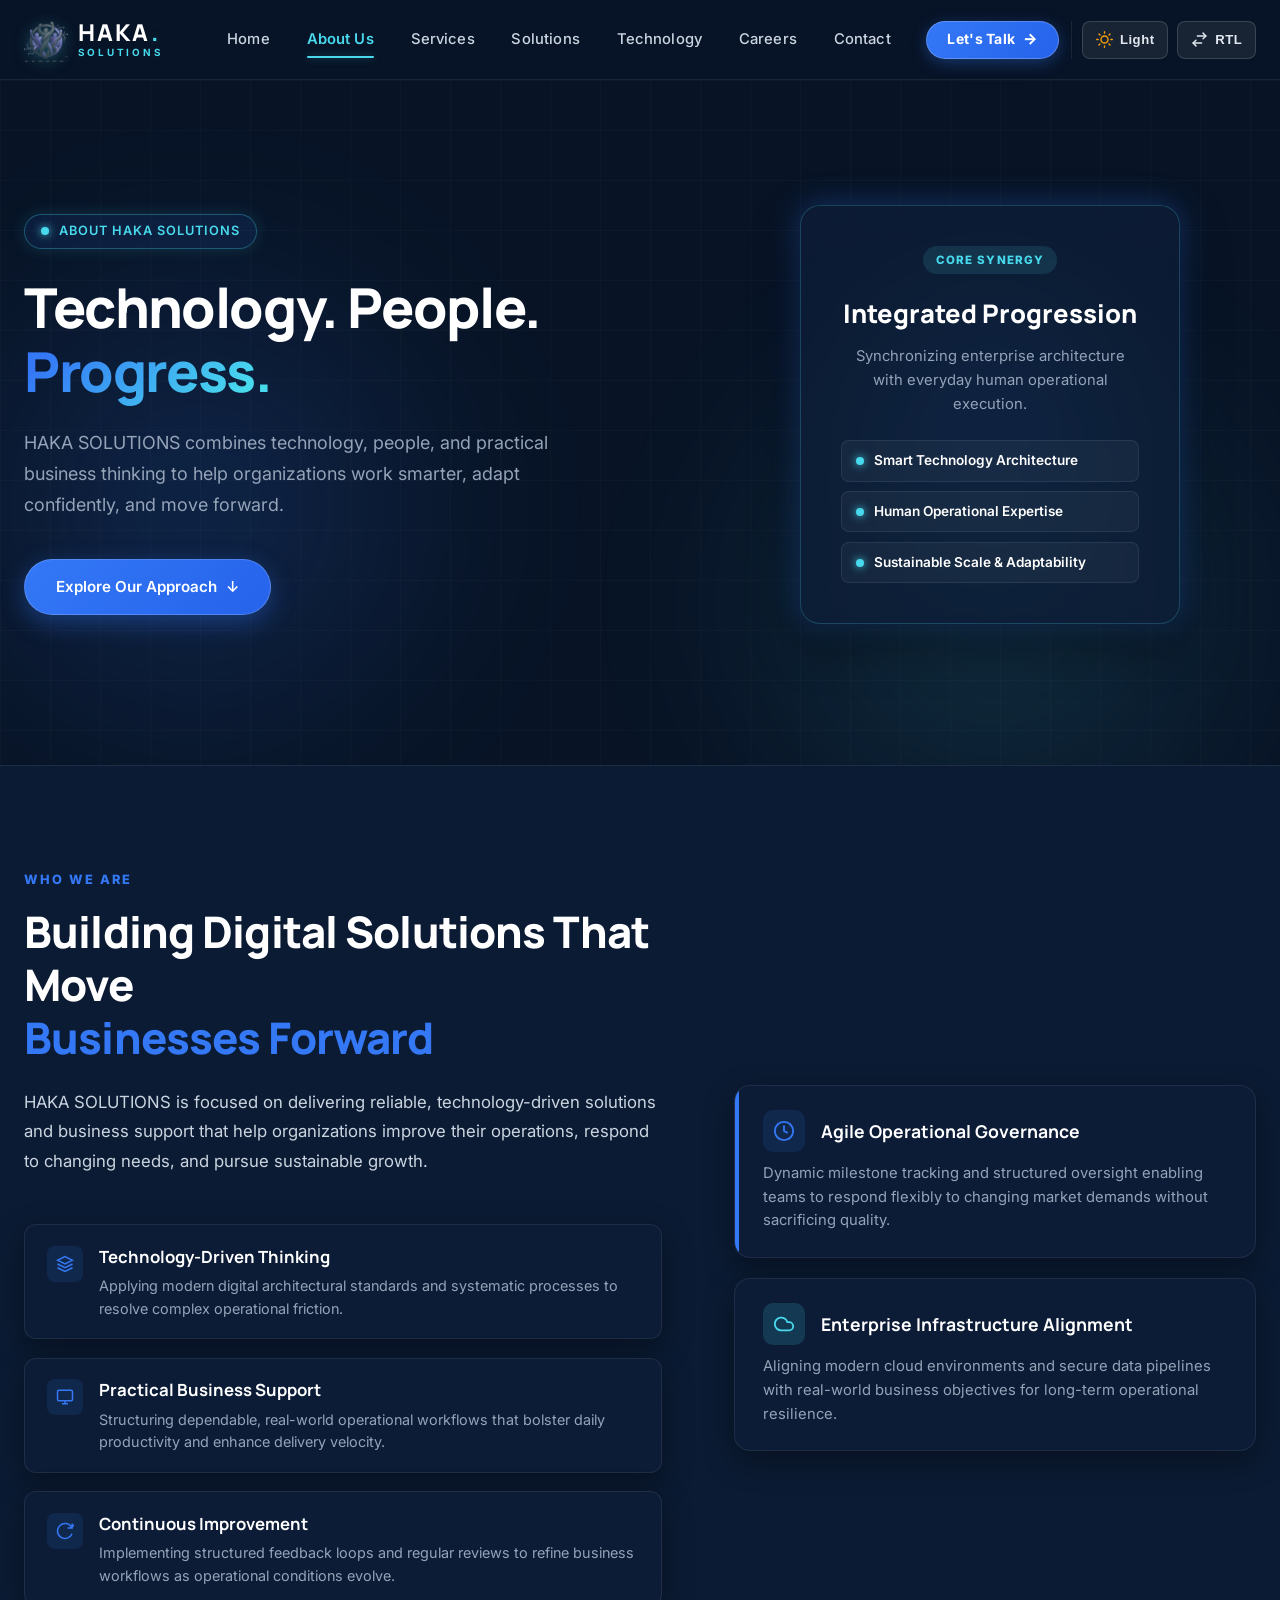
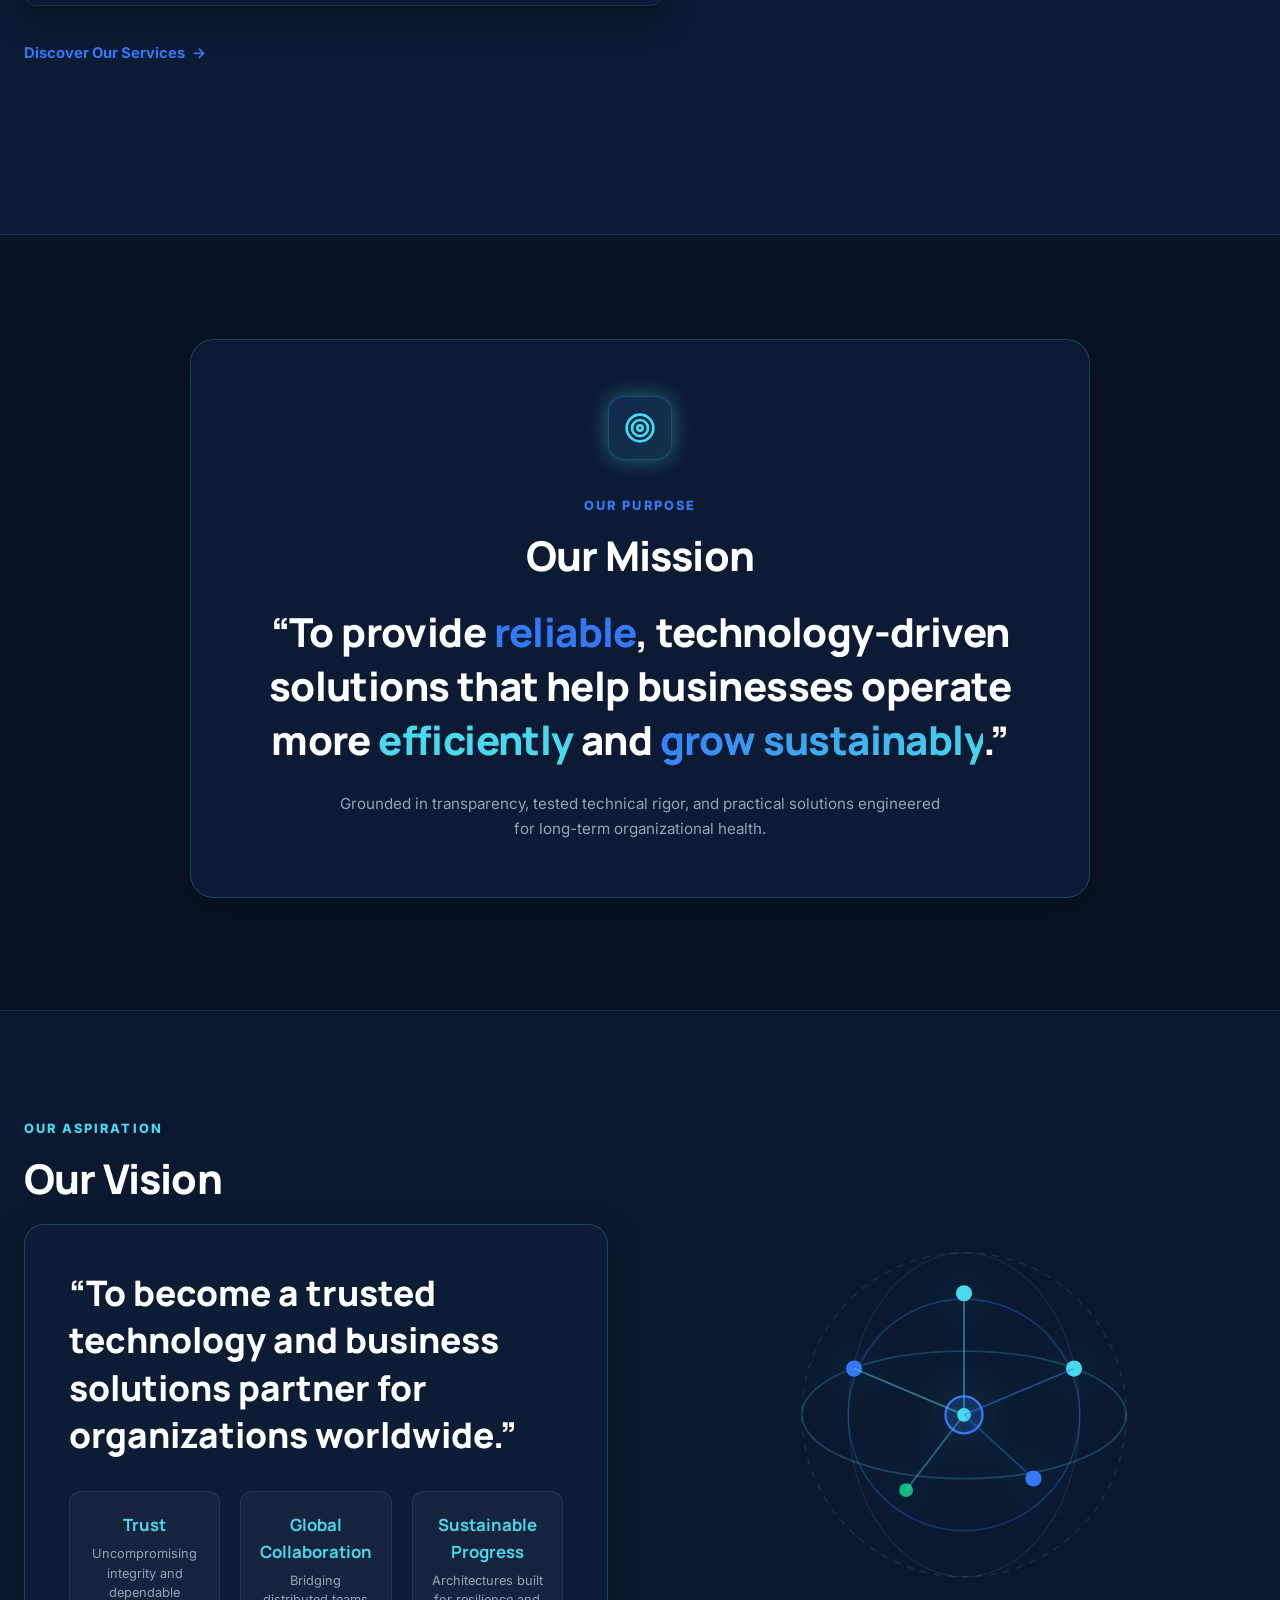
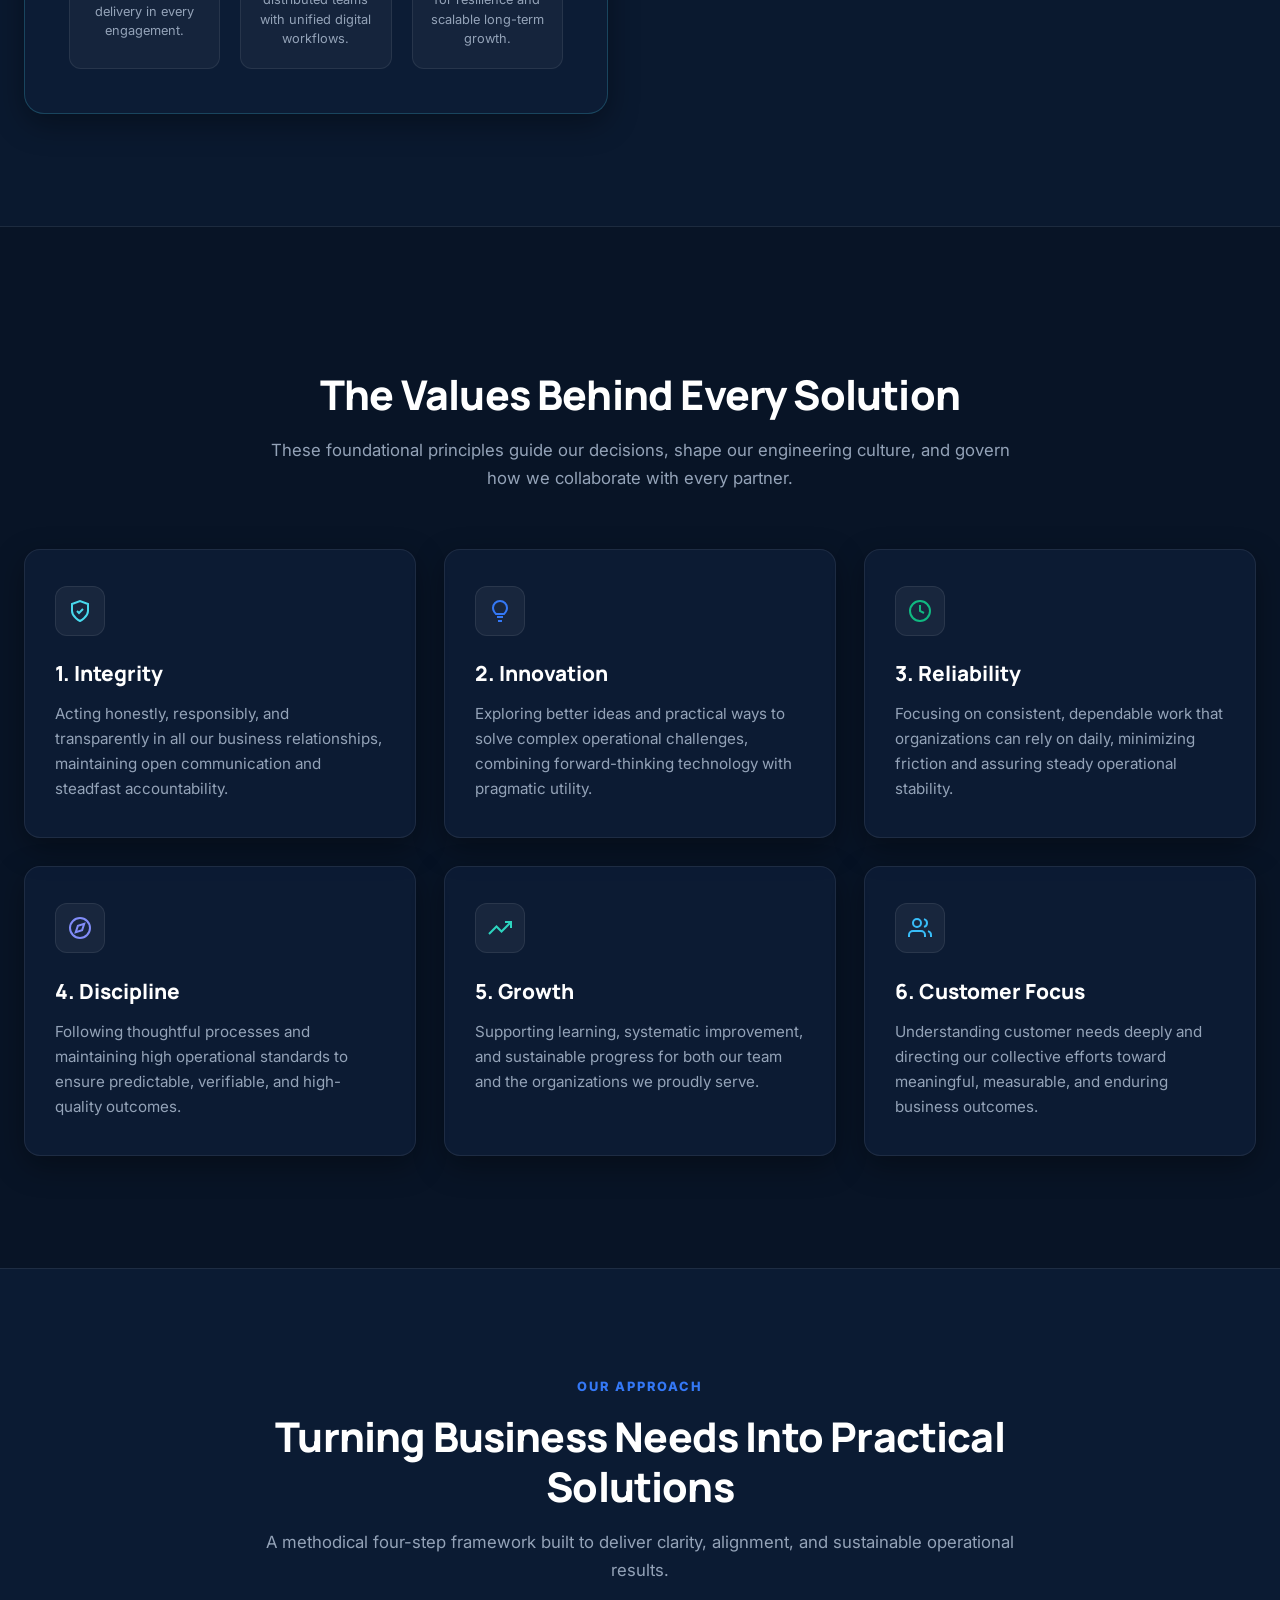
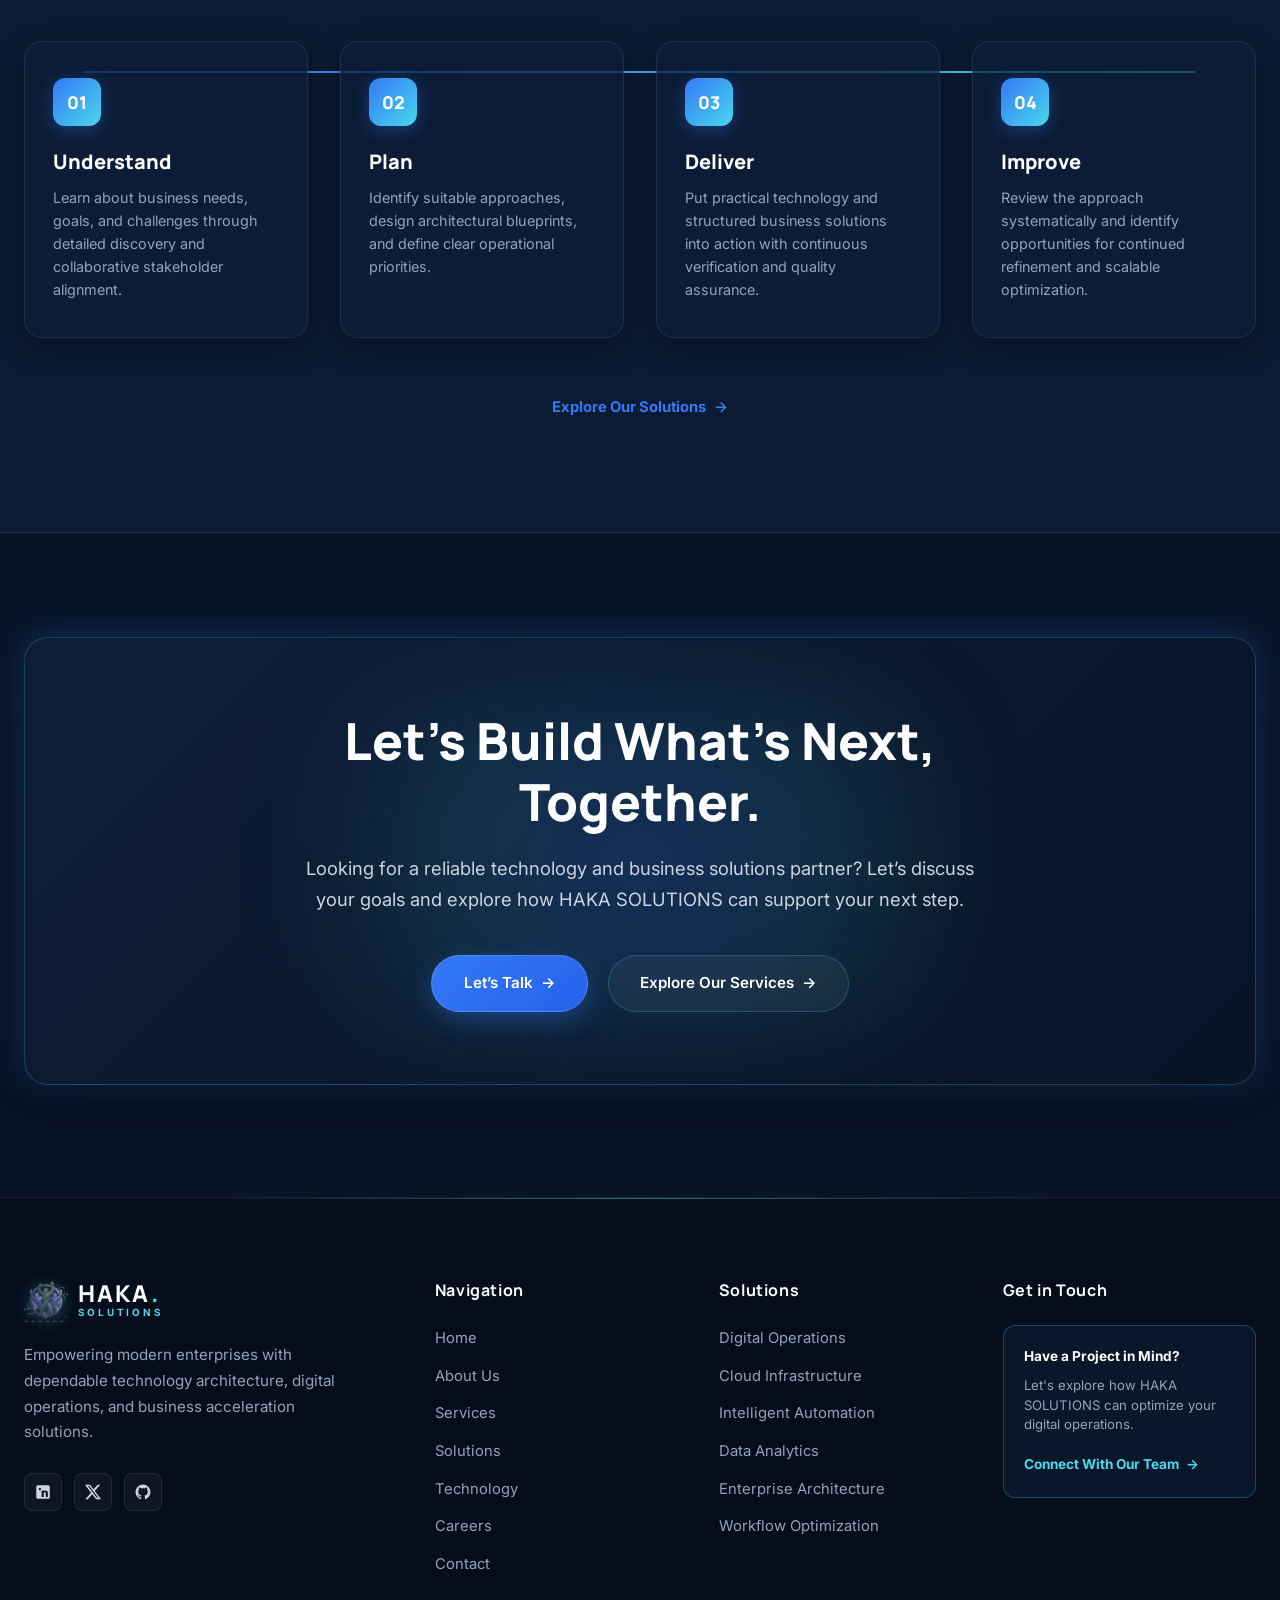
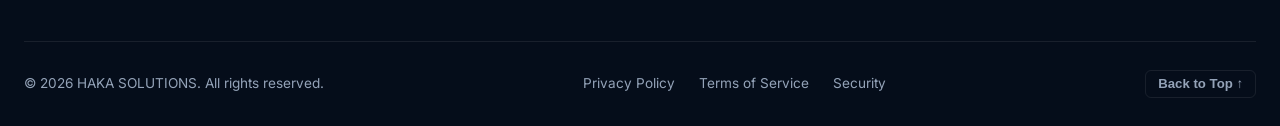
==== commit 2b97092d: "first commit" ====
--- a/about.html
+++ b/about.html
@@ -12,6 +12,12 @@
   <link href="https://fonts.googleapis.com/css2?family=Inter:wght@400;500;600;700;800&family=Manrope:wght@600;700;800&display=swap" rel="stylesheet">
 
   <!-- Shared Primary Stylesheet -->
+    <!-- Favicon & App Icons -->
+  <link rel="icon" type="image/png" sizes="32x32" href="favicon-32x32.png">
+  <link rel="icon" type="image/png" sizes="16x16" href="favicon-16x16.png">
+  <link rel="shortcut icon" href="favicon.ico">
+  <link rel="apple-touch-icon" sizes="180x180" href="apple-touch-icon.png">
+
   <link rel="stylesheet" href="css/style.css">
 </head>
 <body>
@@ -25,9 +31,7 @@
       <!-- Brand Logo -->
       <a href="index.html" class="haka-logo-link" aria-label="HAKA SOLUTIONS Homepage">
         <div class="logo-brand-mark" aria-hidden="true">
-          <svg viewBox="0 0 24 24">
-            <path d="M12 2L2 7l10 5 10-5-10-5zM2 17l10 5 10-5M2 12l10 5 10-5"/>
-          </svg>
+          <img src="images/logo-icon.png" alt="HAKA SOLUTIONS Logo" class="logo-brand-icon">
         </div>
         <div class="logo-text-group">
           <div class="logo-main">HAKA<span class="logo-dot">.</span></div>
@@ -685,9 +689,7 @@
         <div class="footer-brand-col">
           <a href="index.html" class="haka-logo-link" aria-label="HAKA SOLUTIONS Homepage">
             <div class="logo-brand-mark" aria-hidden="true">
-              <svg viewBox="0 0 24 24">
-                <path d="M12 2L2 7l10 5 10-5-10-5zM2 17l10 5 10-5M2 12l10 5 10-5"/>
-              </svg>
+              <img src="images/logo-icon.png" alt="HAKA SOLUTIONS Logo" class="logo-brand-icon">
             </div>
             <div class="logo-text-group">
               <div class="logo-main">HAKA<span class="logo-dot">.</span></div>
--- a/css/style.css
+++ b/css/style.css
@@ -367,21 +367,28 @@
 }
 
 .logo-brand-mark {
-  width: 36px;
-  height: 36px;
-  background: linear-gradient(135deg, var(--color-accent-blue) 0%, var(--color-accent-cyan) 100%);
-  border-radius: 9px;
+  width: 44px;
+  height: 44px;
+  background: transparent;
+  border-radius: 0;
   display: flex;
   align-items: center;
   justify-content: center;
-  box-shadow: 0 0 16px var(--color-accent-cyan-glow);
-  transition: transform var(--transition-standard), box-shadow var(--transition-standard);
+  transition: transform var(--transition-standard), filter var(--transition-standard);
   flex-shrink: 0;
 }
 
 .haka-logo-link:hover .logo-brand-mark {
-  transform: scale(1.05) rotate(2deg);
-  box-shadow: 0 0 22px var(--color-accent-cyan-glow);
+  transform: scale(1.08);
+}
+
+.logo-brand-mark img,
+.logo-brand-icon {
+  width: 100%;
+  height: 100%;
+  object-fit: contain;
+  display: block;
+  filter: drop-shadow(0 2px 8px rgba(72, 217, 237, 0.35));
 }
 
 .logo-brand-mark svg {
@@ -950,8 +957,8 @@
   }
 
   .logo-brand-mark {
-    width: 32px;
-    height: 32px;
+    width: 38px;
+    height: 38px;
   }
 
   .logo-brand-mark svg {
@@ -9948,3 +9955,209 @@
   gap: 1.5rem;
   flex-wrap: wrap;
 }
+
+/* ==========================================================================
+   404 ERROR PAGE STYLES (STANDALONE — NO MAIN NAVBAR / NO MAIN FOOTER)
+   ========================================================================== */
+.error-page-body {
+  min-height: 100vh;
+  display: flex;
+  flex-direction: column;
+  background: radial-gradient(circle at 15% 15%, rgba(52, 120, 246, 0.18) 0%, transparent 45%),
+              radial-gradient(circle at 85% 85%, rgba(72, 217, 237, 0.14) 0%, transparent 45%),
+              radial-gradient(circle at 50% 50%, rgba(52, 120, 246, 0.08) 0%, transparent 60%),
+              var(--color-bg-primary);
+  color: var(--color-text-body);
+  position: relative;
+  overflow-x: hidden;
+}
+
+.error-header-bar {
+  padding: 1.5rem clamp(1.25rem, 4vw, 3.5rem);
+  display: flex;
+  align-items: center;
+  justify-content: flex-end;
+  position: relative;
+  z-index: 10;
+  width: 100%;
+}
+
+.error-header-controls {
+  display: flex;
+  align-items: center;
+  gap: 0.75rem;
+  margin-inline-start: auto;
+}
+
+.error-card-logo {
+  display: flex;
+  align-items: center;
+  justify-content: center;
+  margin-bottom: 2rem;
+}
+
+.error-card-logo .haka-logo-link {
+  transform: scale(1.15);
+}
+
+.error-main-container {
+  flex: 1;
+  display: flex;
+  align-items: center;
+  justify-content: center;
+  padding: 1.5rem clamp(1rem, 3vw, 2.5rem) 2.5rem clamp(1rem, 3vw, 2.5rem);
+  position: relative;
+  z-index: 5;
+}
+
+.error-card-wrapper {
+  width: 100%;
+  max-width: 680px;
+  position: relative;
+}
+
+.error-card {
+  background: var(--color-bg-card);
+  backdrop-filter: blur(var(--blur-strength));
+  -webkit-backdrop-filter: blur(var(--blur-strength));
+  border: 1px solid var(--border-glass);
+  border-radius: 28px;
+  padding: clamp(2.5rem, 5vw, 3.75rem) clamp(1.5rem, 4vw, 3rem);
+  box-shadow: 0 30px 70px rgba(0, 0, 0, 0.45), 0 0 50px rgba(52, 120, 246, 0.12);
+  text-align: center;
+  position: relative;
+  overflow: hidden;
+  transition: all var(--transition-standard);
+}
+
+.error-card::before {
+  content: '';
+  position: absolute;
+  top: -80px;
+  left: 50%;
+  transform: translateX(-50%);
+  width: 320px;
+  height: 200px;
+  background: radial-gradient(ellipse at center, rgba(72, 217, 237, 0.22) 0%, rgba(52, 120, 246, 0) 70%);
+  border-radius: 50%;
+  pointer-events: none;
+}
+
+[data-theme="light"] .error-card {
+  background: #FFFFFF;
+  border-color: rgba(52, 120, 246, 0.18);
+  box-shadow: 0 25px 60px rgba(15, 23, 42, 0.08), 0 0 35px rgba(52, 120, 246, 0.08);
+}
+
+.error-badge {
+  display: inline-flex;
+  align-items: center;
+  gap: 0.5rem;
+  padding: 0.35rem 0.95rem;
+  border-radius: 9999px;
+  background: rgba(239, 68, 68, 0.12);
+  border: 1px solid rgba(239, 68, 68, 0.3);
+  color: #F87171;
+  font-size: 0.8rem;
+  font-weight: 700;
+  letter-spacing: 0.06em;
+  text-transform: uppercase;
+  margin-bottom: 1rem;
+}
+
+[data-theme="light"] .error-badge {
+  background: rgba(239, 68, 68, 0.08);
+  border-color: rgba(239, 68, 68, 0.25);
+  color: #DC2626;
+}
+
+.error-badge-dot {
+  width: 8px;
+  height: 8px;
+  border-radius: 50%;
+  background-color: #EF4444;
+  box-shadow: 0 0 8px #EF4444;
+  animation: errorPulse 2s infinite ease-in-out;
+}
+
+@keyframes errorPulse {
+  0%, 100% {
+    transform: scale(1);
+    opacity: 1;
+  }
+  50% {
+    transform: scale(1.35);
+    opacity: 0.6;
+  }
+}
+
+.error-number-container {
+  position: relative;
+  display: inline-block;
+  margin-bottom: 0.5rem;
+  user-select: none;
+}
+
+.error-number-text {
+  font-family: var(--font-heading);
+  font-size: clamp(5.5rem, 15vw, 8.5rem);
+  font-weight: 900;
+  line-height: 1;
+  letter-spacing: -0.04em;
+  background: linear-gradient(135deg, #FFFFFF 0%, #48D9ED 45%, #3478F6 85%);
+  -webkit-background-clip: text;
+  -webkit-text-fill-color: transparent;
+  display: inline-block;
+  position: relative;
+}
+
+[data-theme="light"] .error-number-text {
+  background: linear-gradient(135deg, #0A192F 0%, #2563EB 50%, #06B6D4 100%);
+  -webkit-background-clip: text;
+  -webkit-text-fill-color: transparent;
+}
+
+.error-title {
+  font-family: var(--font-heading);
+  font-size: clamp(1.4rem, 3.5vw, 2rem);
+  font-weight: 800;
+  color: var(--color-text-heading);
+  margin-bottom: 0.75rem;
+  line-height: 1.25;
+}
+
+.error-description {
+  font-size: clamp(0.92rem, 2vw, 1.05rem);
+  color: var(--color-text-muted);
+  line-height: 1.65;
+  max-width: 520px;
+  margin: 0 auto 2rem;
+}
+
+.error-actions-group {
+  display: flex;
+  align-items: center;
+  justify-content: center;
+  gap: 1rem;
+  flex-wrap: wrap;
+  margin-bottom: 0;
+}
+
+@media (max-width: 600px) {
+  .error-actions-group {
+    flex-direction: column;
+    width: 100%;
+  }
+  .error-actions-group .btn-primary-gradient,
+  .error-actions-group .btn-secondary-outline {
+    width: 100%;
+  }
+  .error-header-bar {
+    padding: 1.25rem 1rem;
+  }
+  .error-card {
+    padding: 2.25rem 1.25rem;
+    border-radius: 20px;
+  }
+}
+
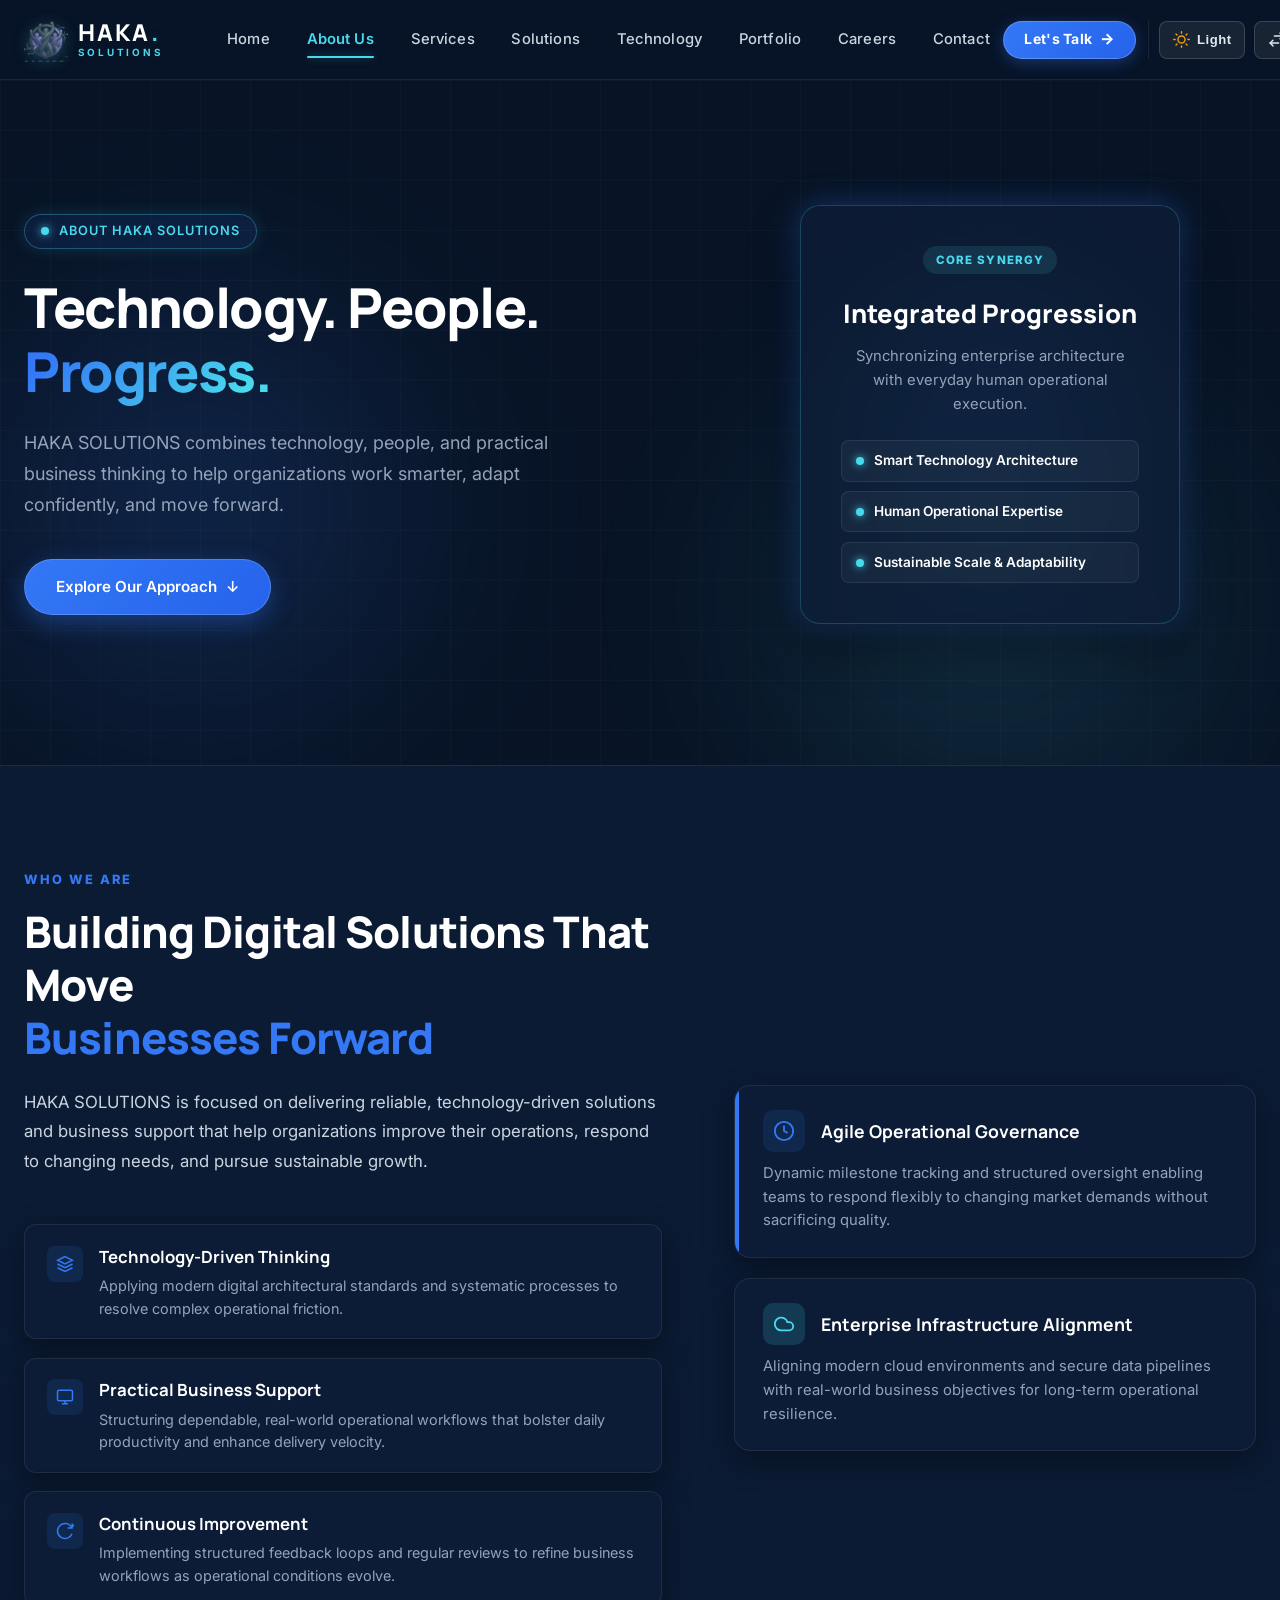
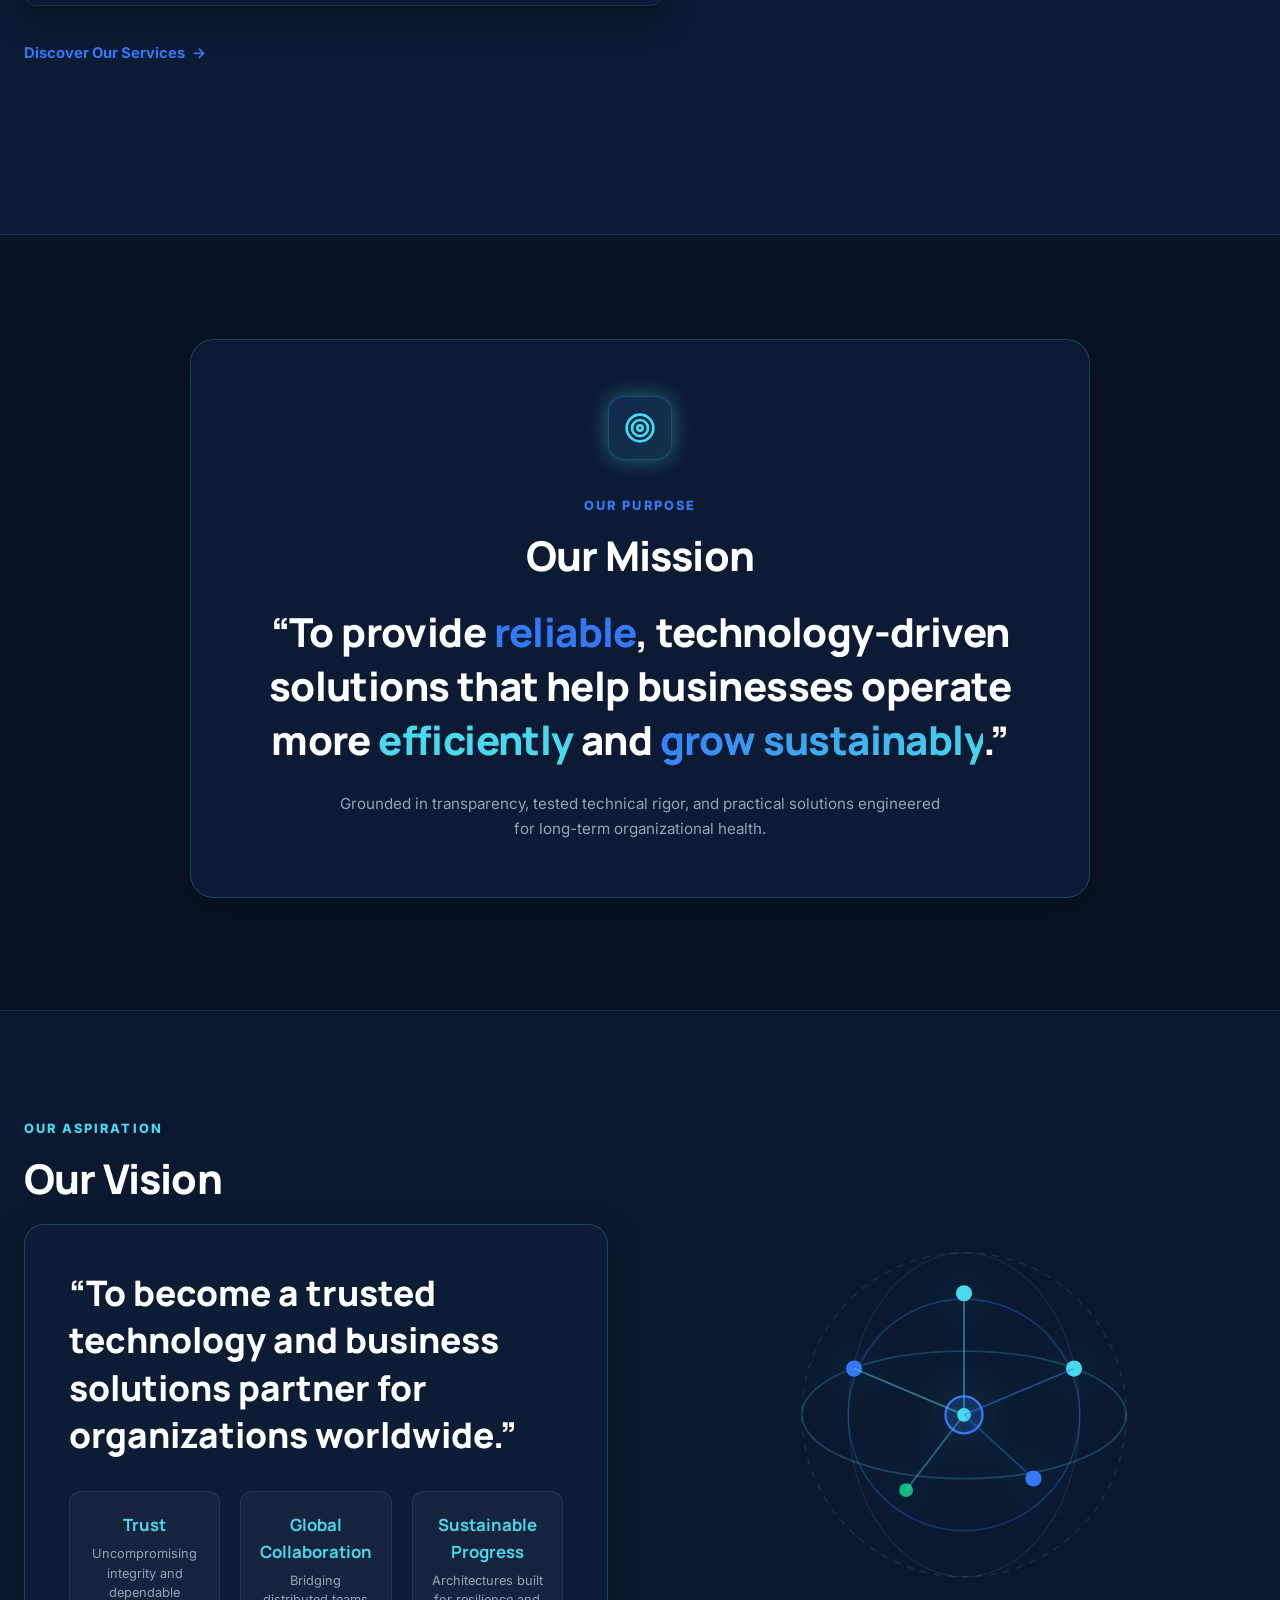
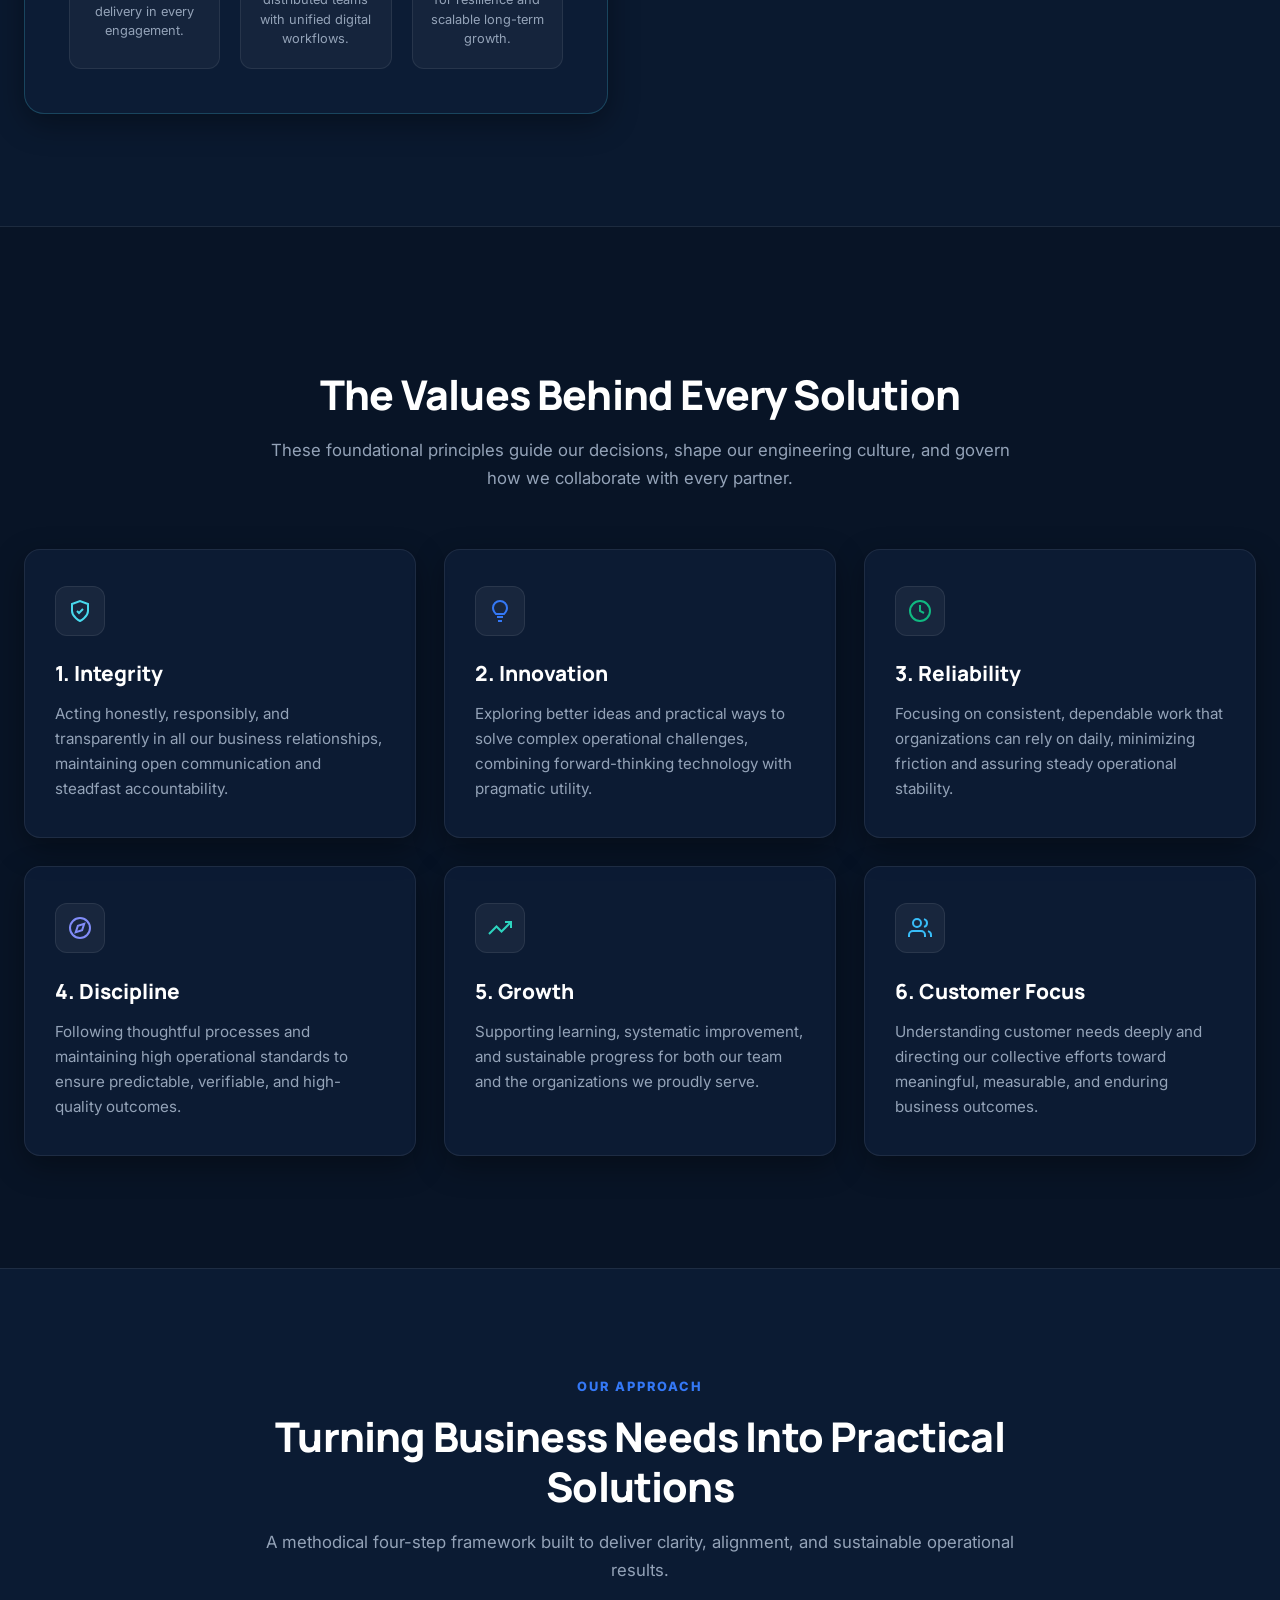
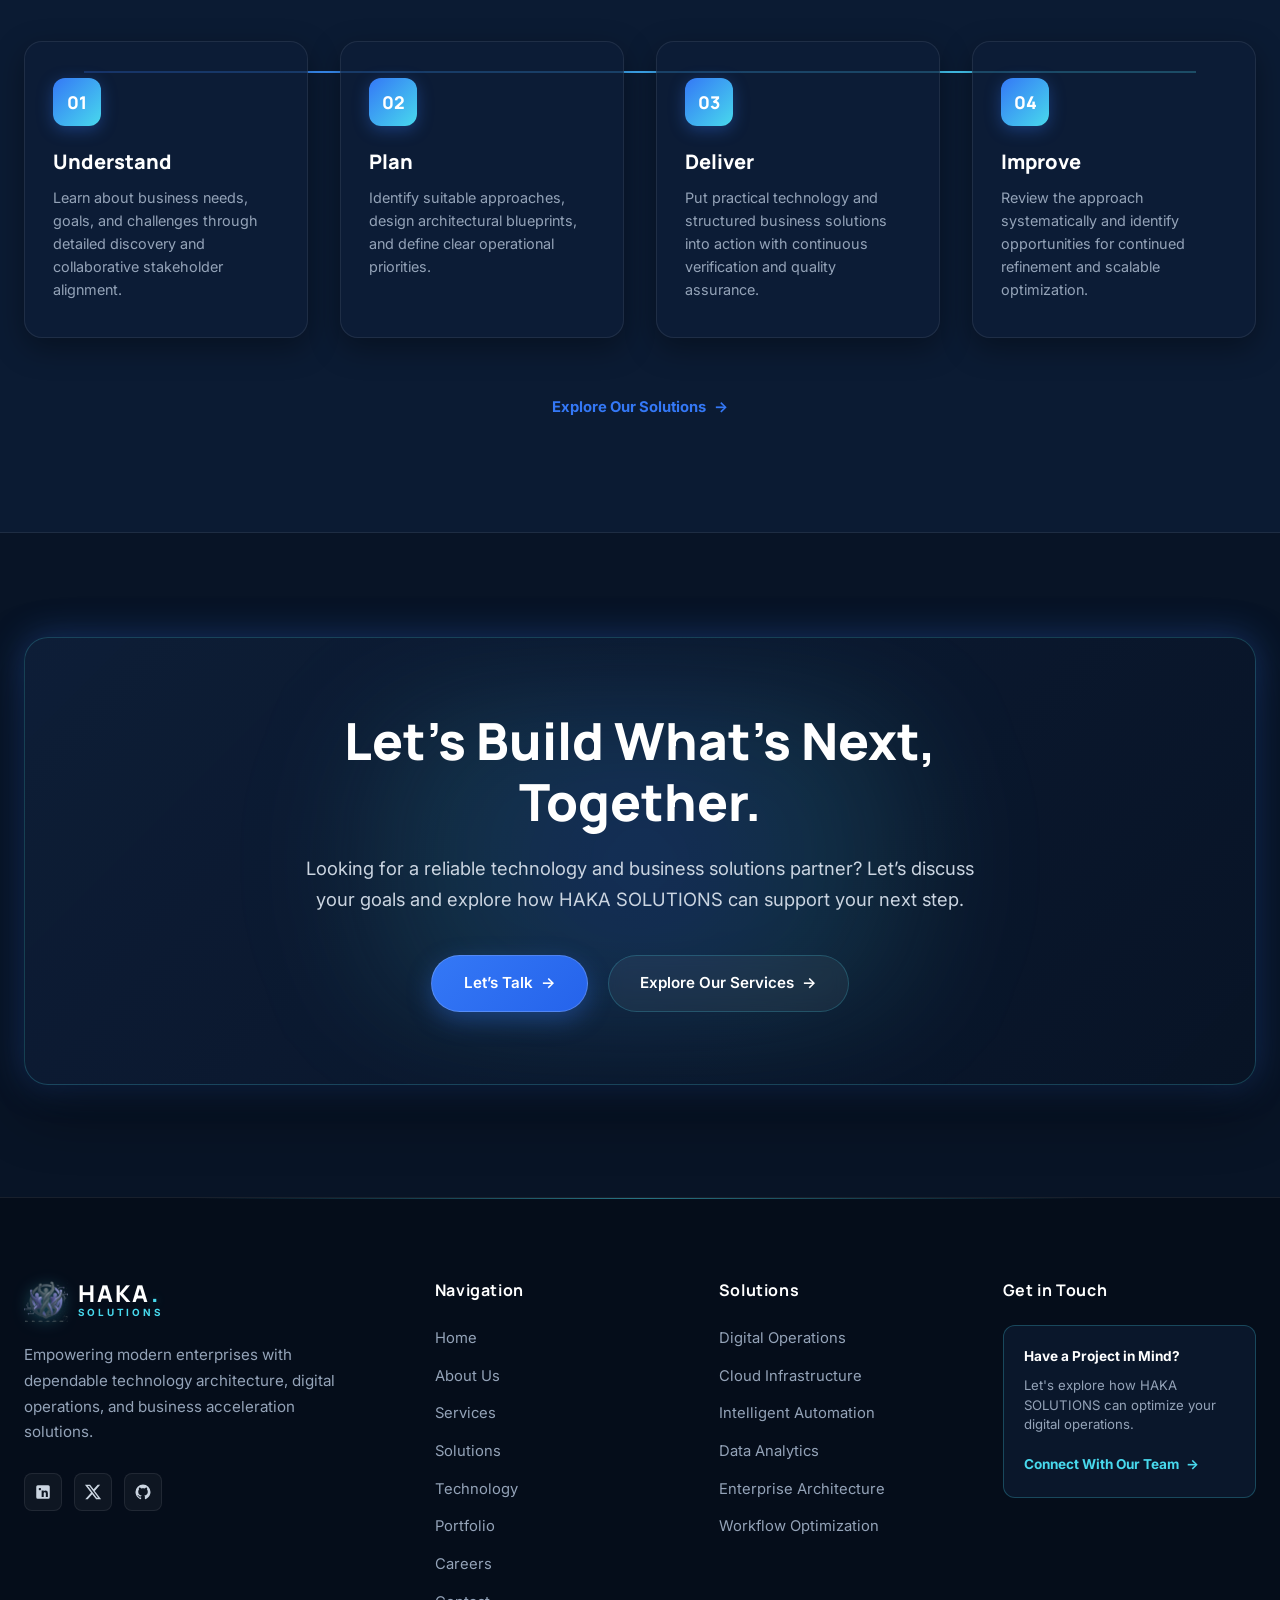
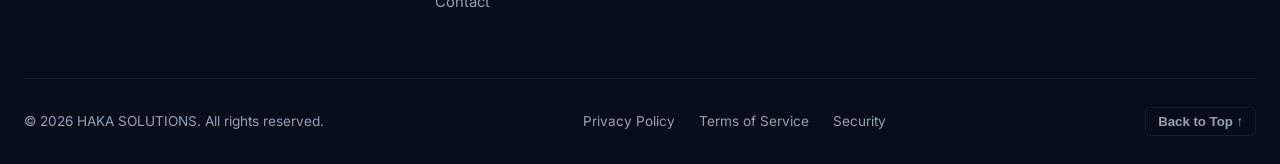
==== commit b0ce35f9: "first commit" ====
--- a/about.html
+++ b/about.html
@@ -56,6 +56,9 @@
           </li>
           <li class="haka-nav-item" role="none">
             <a href="technology.html" class="haka-nav-link" role="menuitem">Technology</a>
+          </li>
+          <li class="haka-nav-item" role="none">
+            <a href="portfolio.html" class="haka-nav-link" role="menuitem">Portfolio</a>
           </li>
           <li class="haka-nav-item" role="none">
             <a href="careers.html" class="haka-nav-link" role="menuitem">Careers</a>
@@ -729,6 +732,7 @@
             <li><a href="services.html" class="footer-link">Services</a></li>
             <li><a href="solutions.html" class="footer-link">Solutions</a></li>
             <li><a href="technology.html" class="footer-link">Technology</a></li>
+            <li><a href="portfolio.html" class="footer-link">Portfolio</a></li>
             <li><a href="careers.html" class="footer-link">Careers</a></li>
             <li><a href="contact.html" class="footer-link">Contact</a></li>
           </ul>
